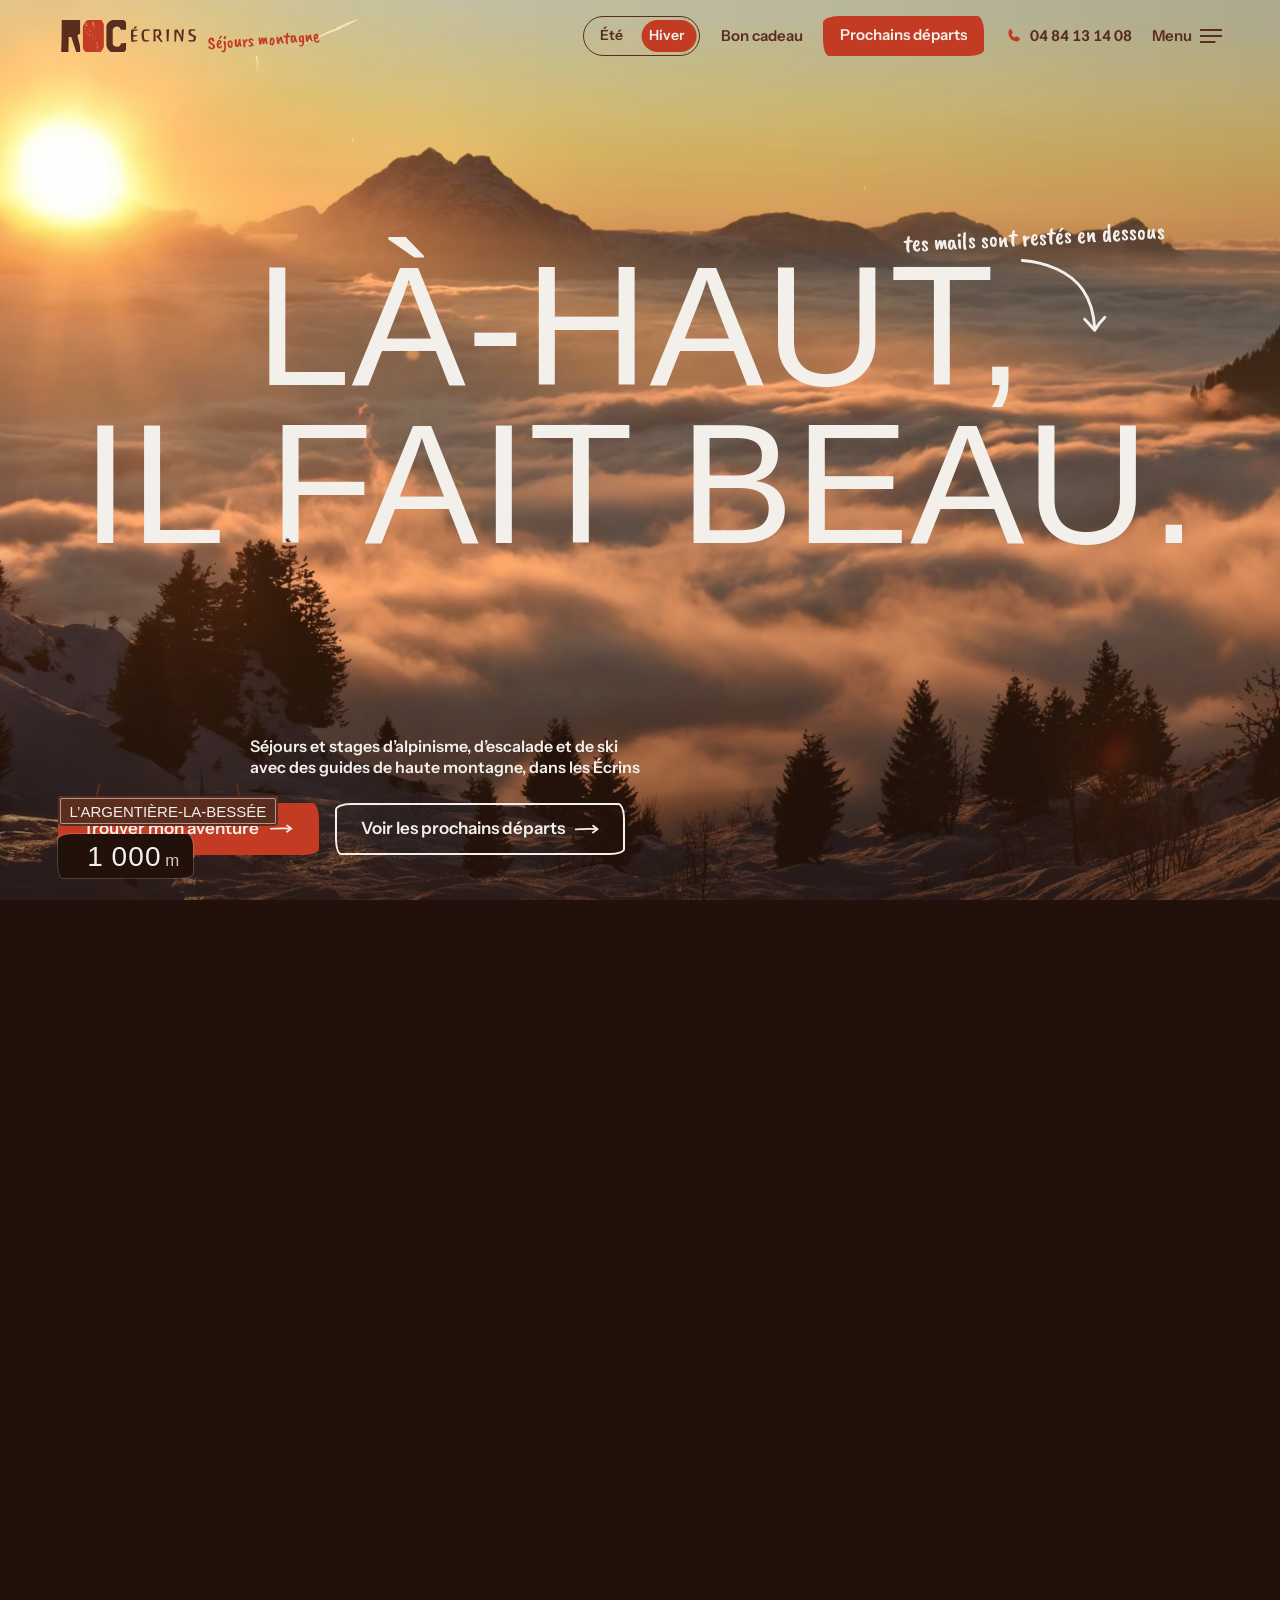
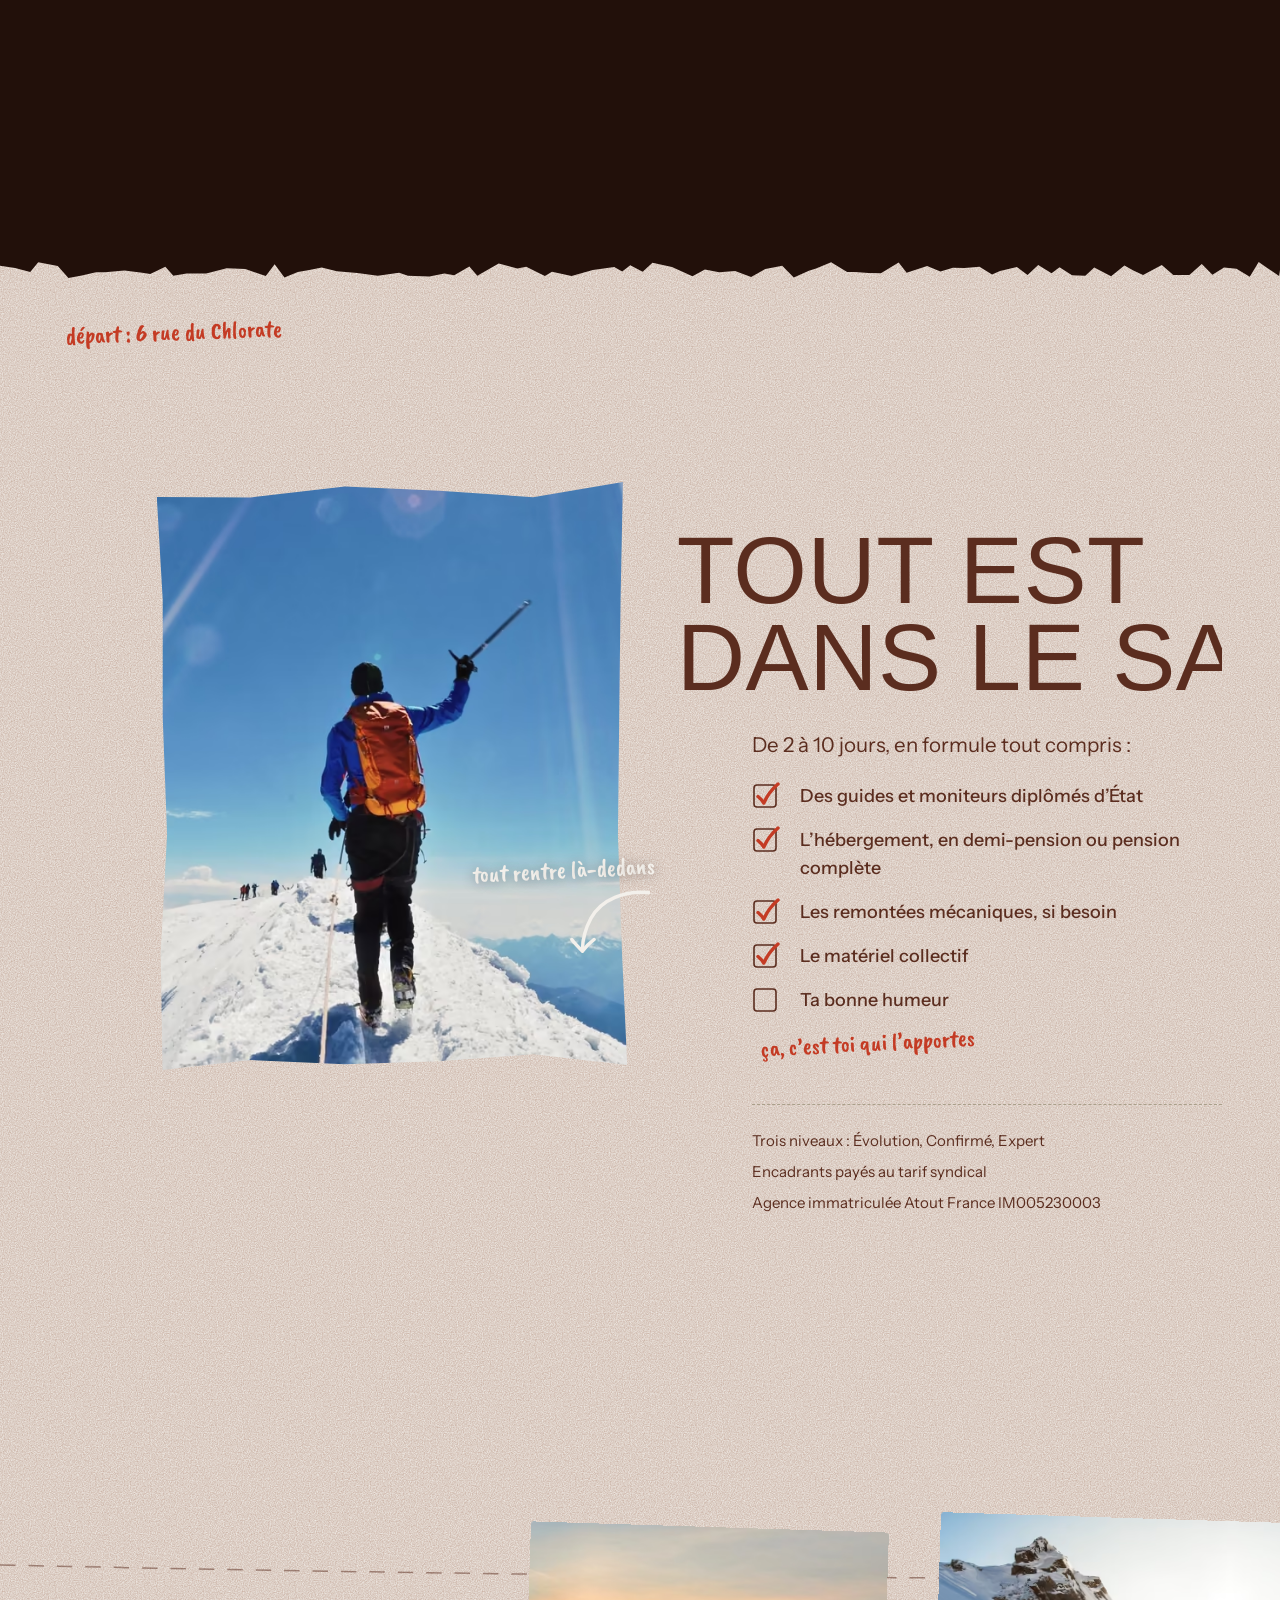
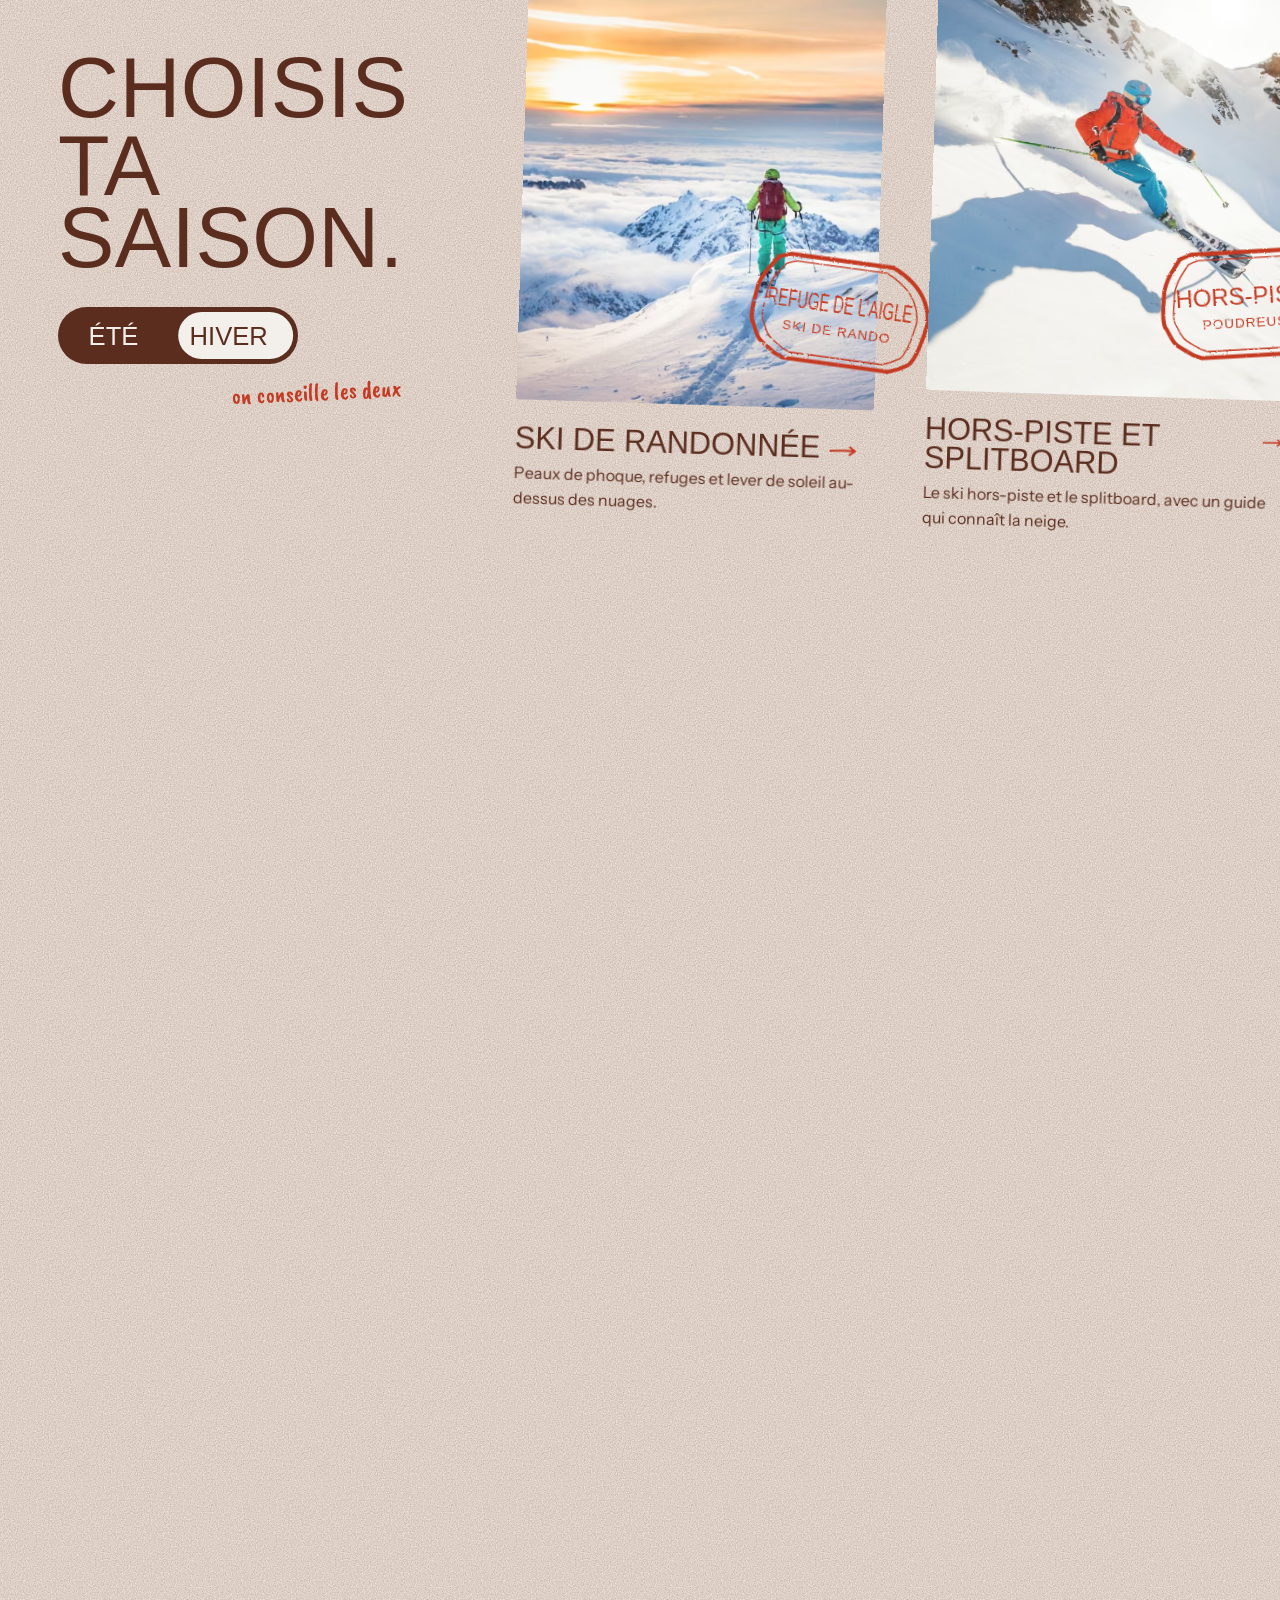
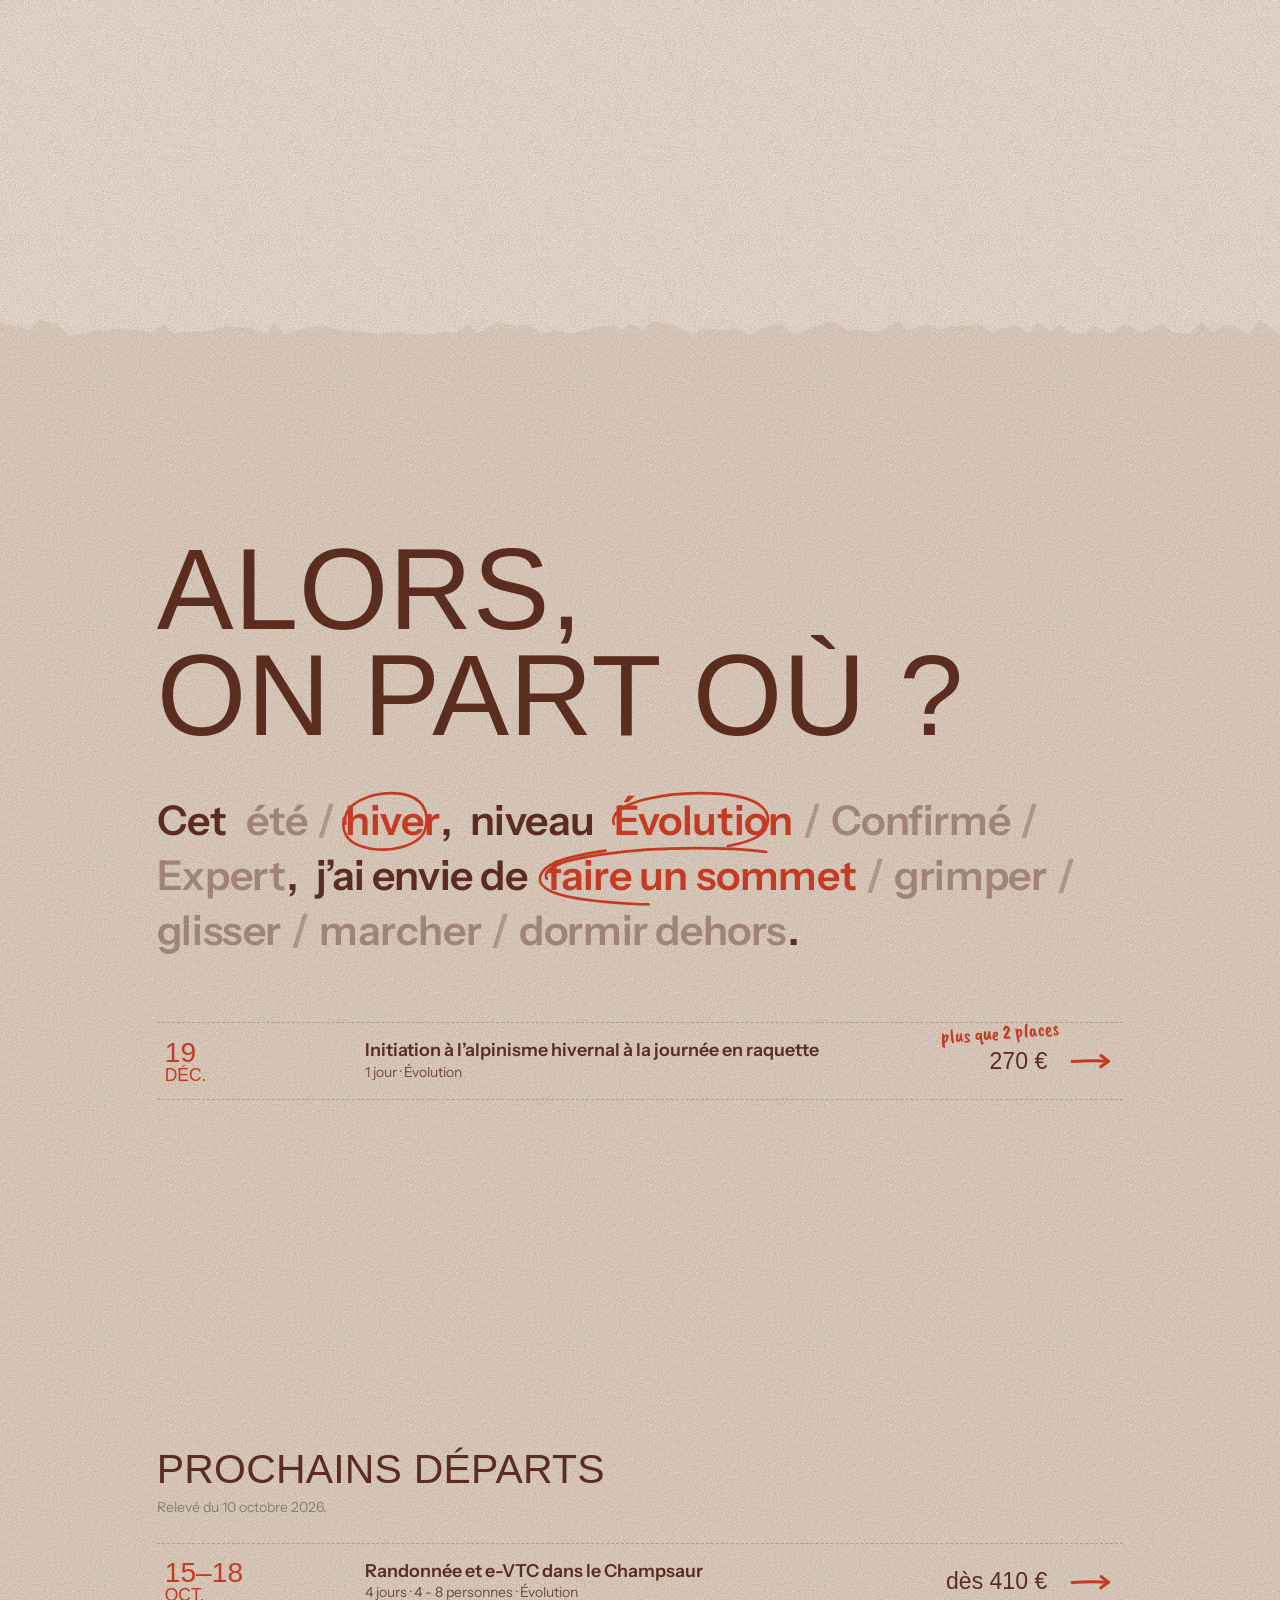
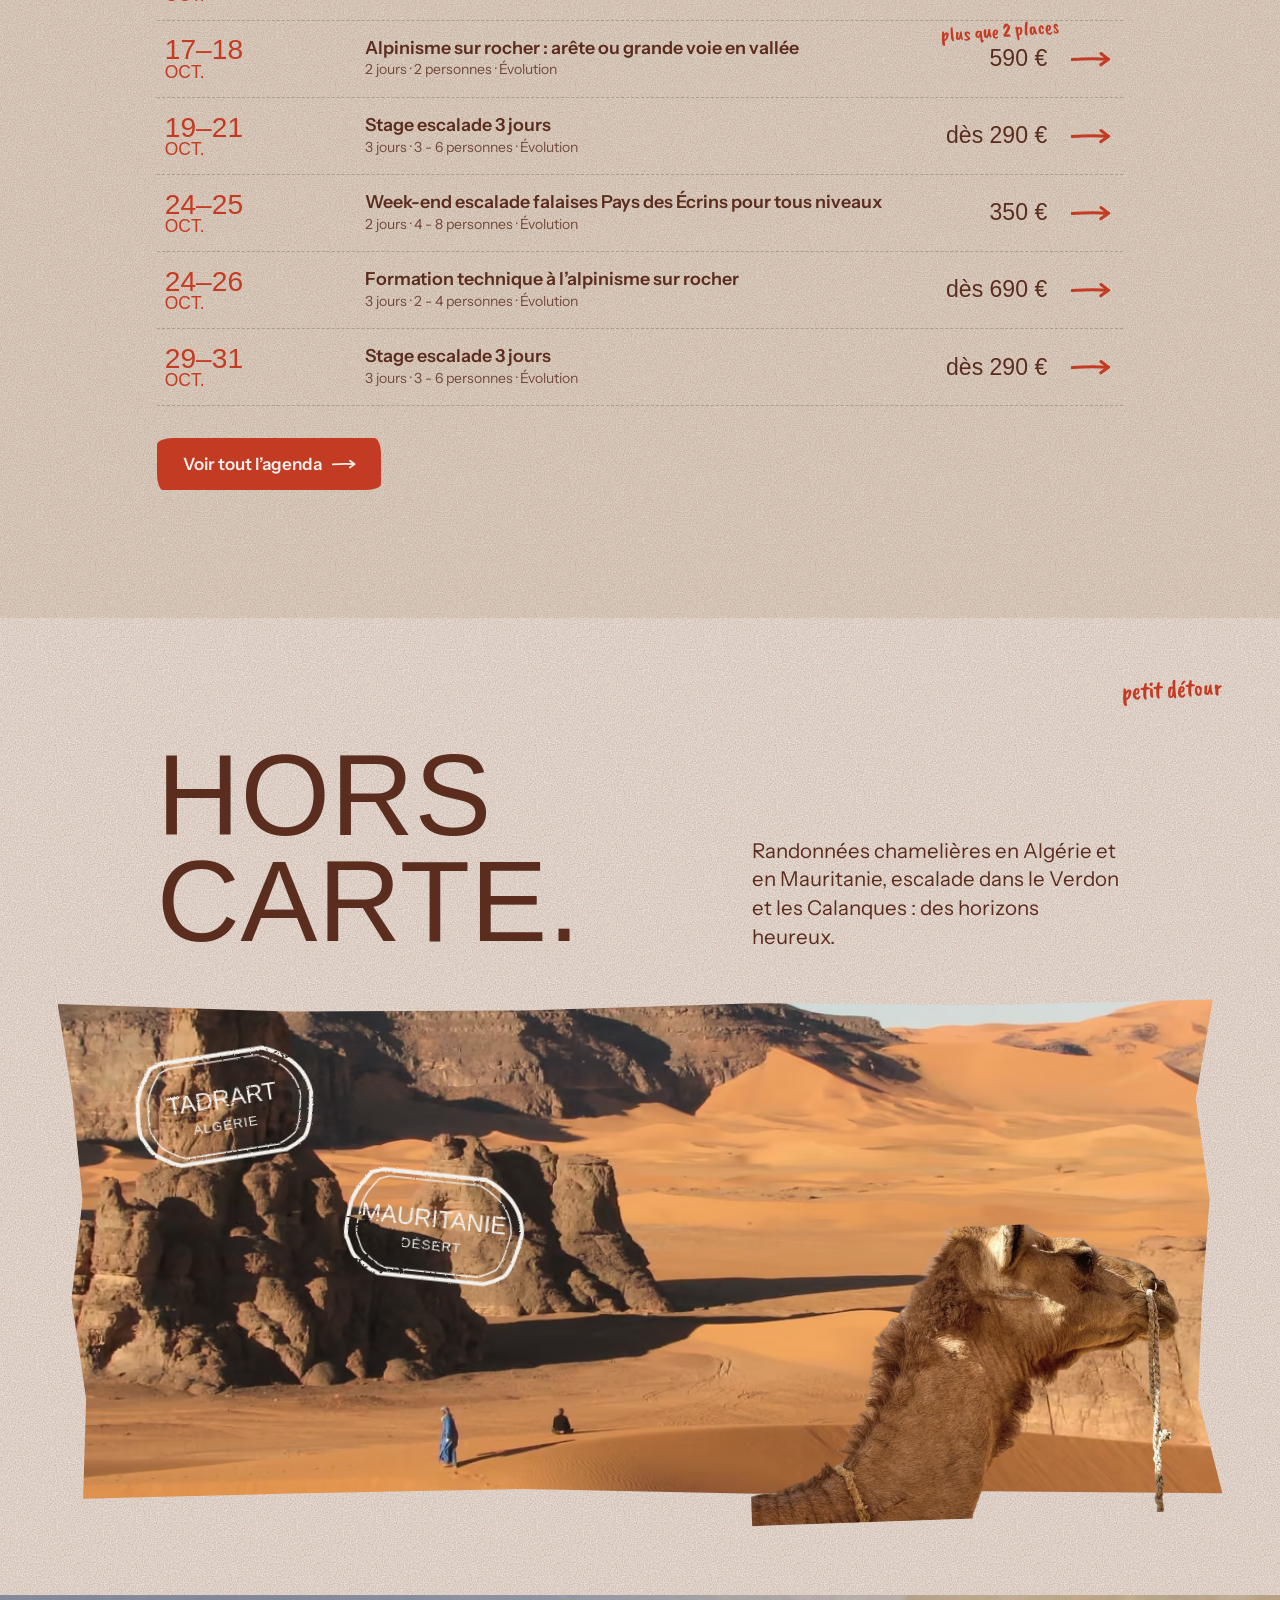
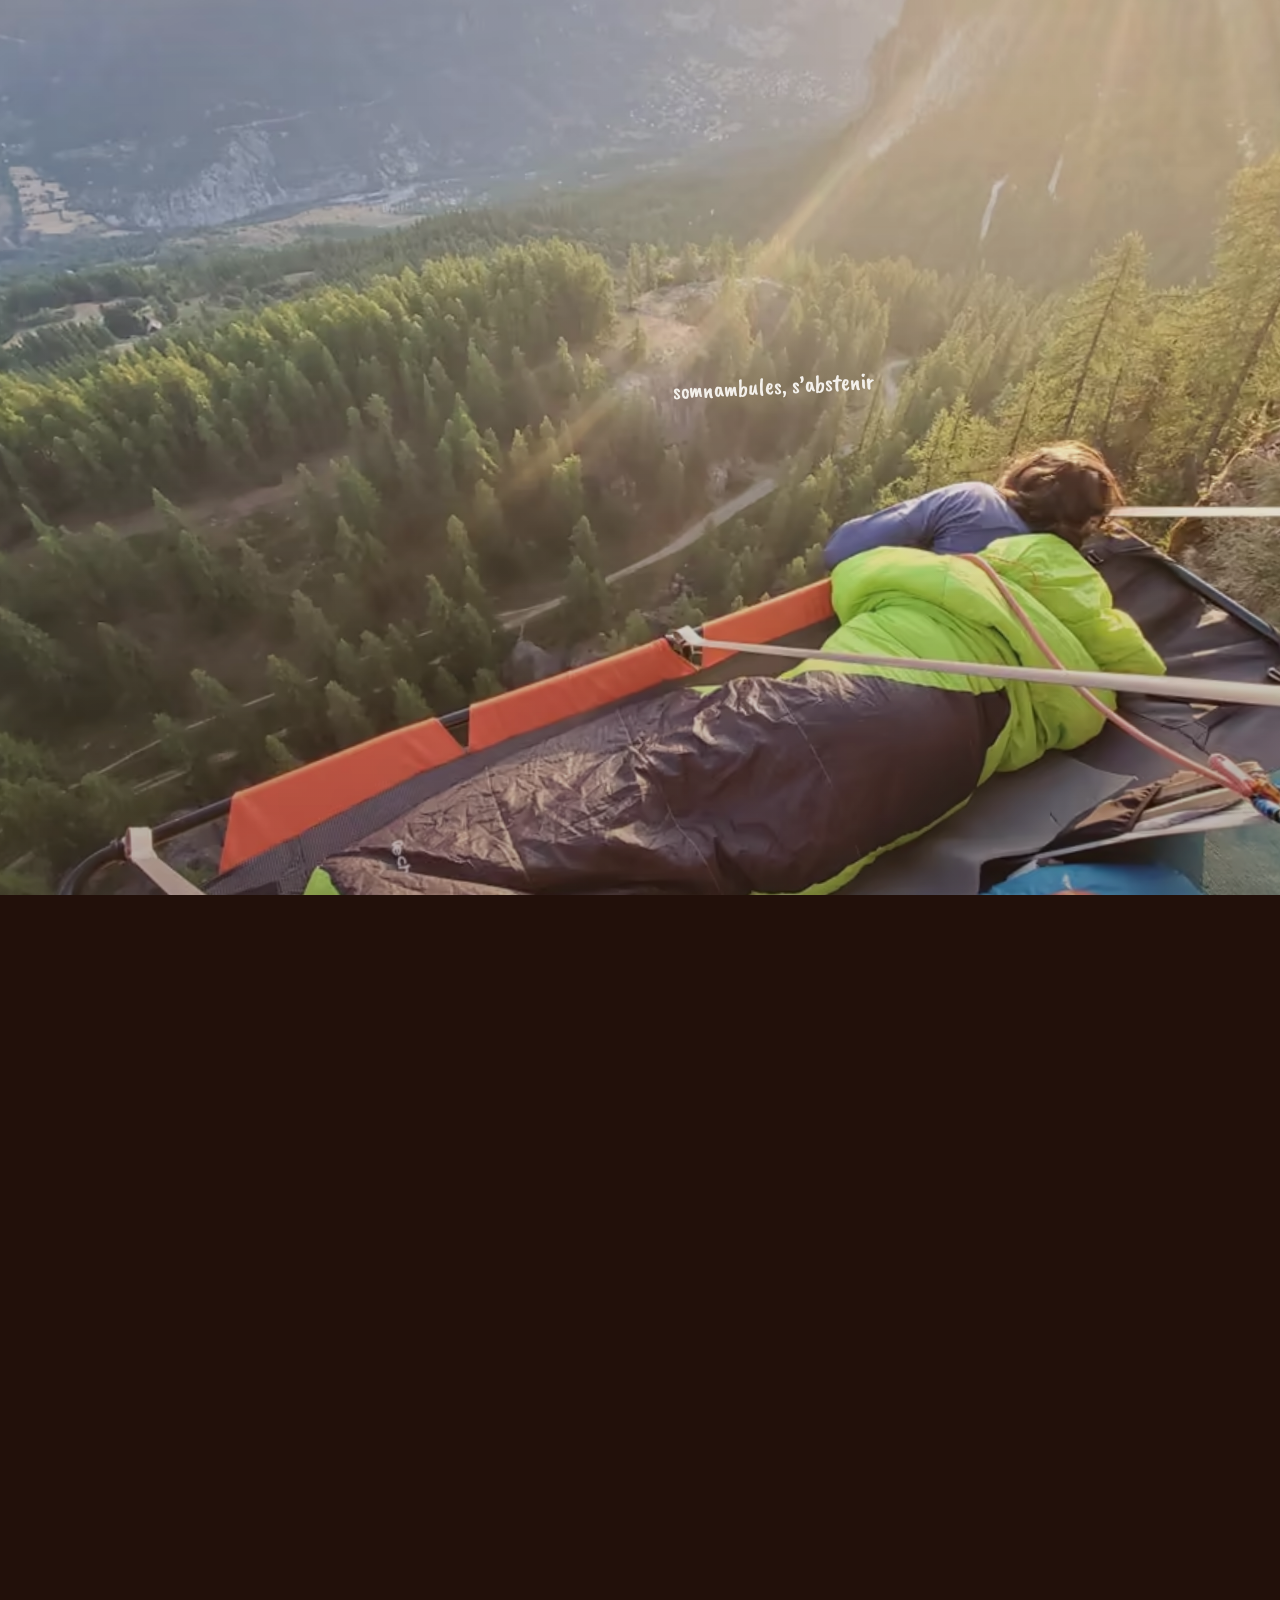
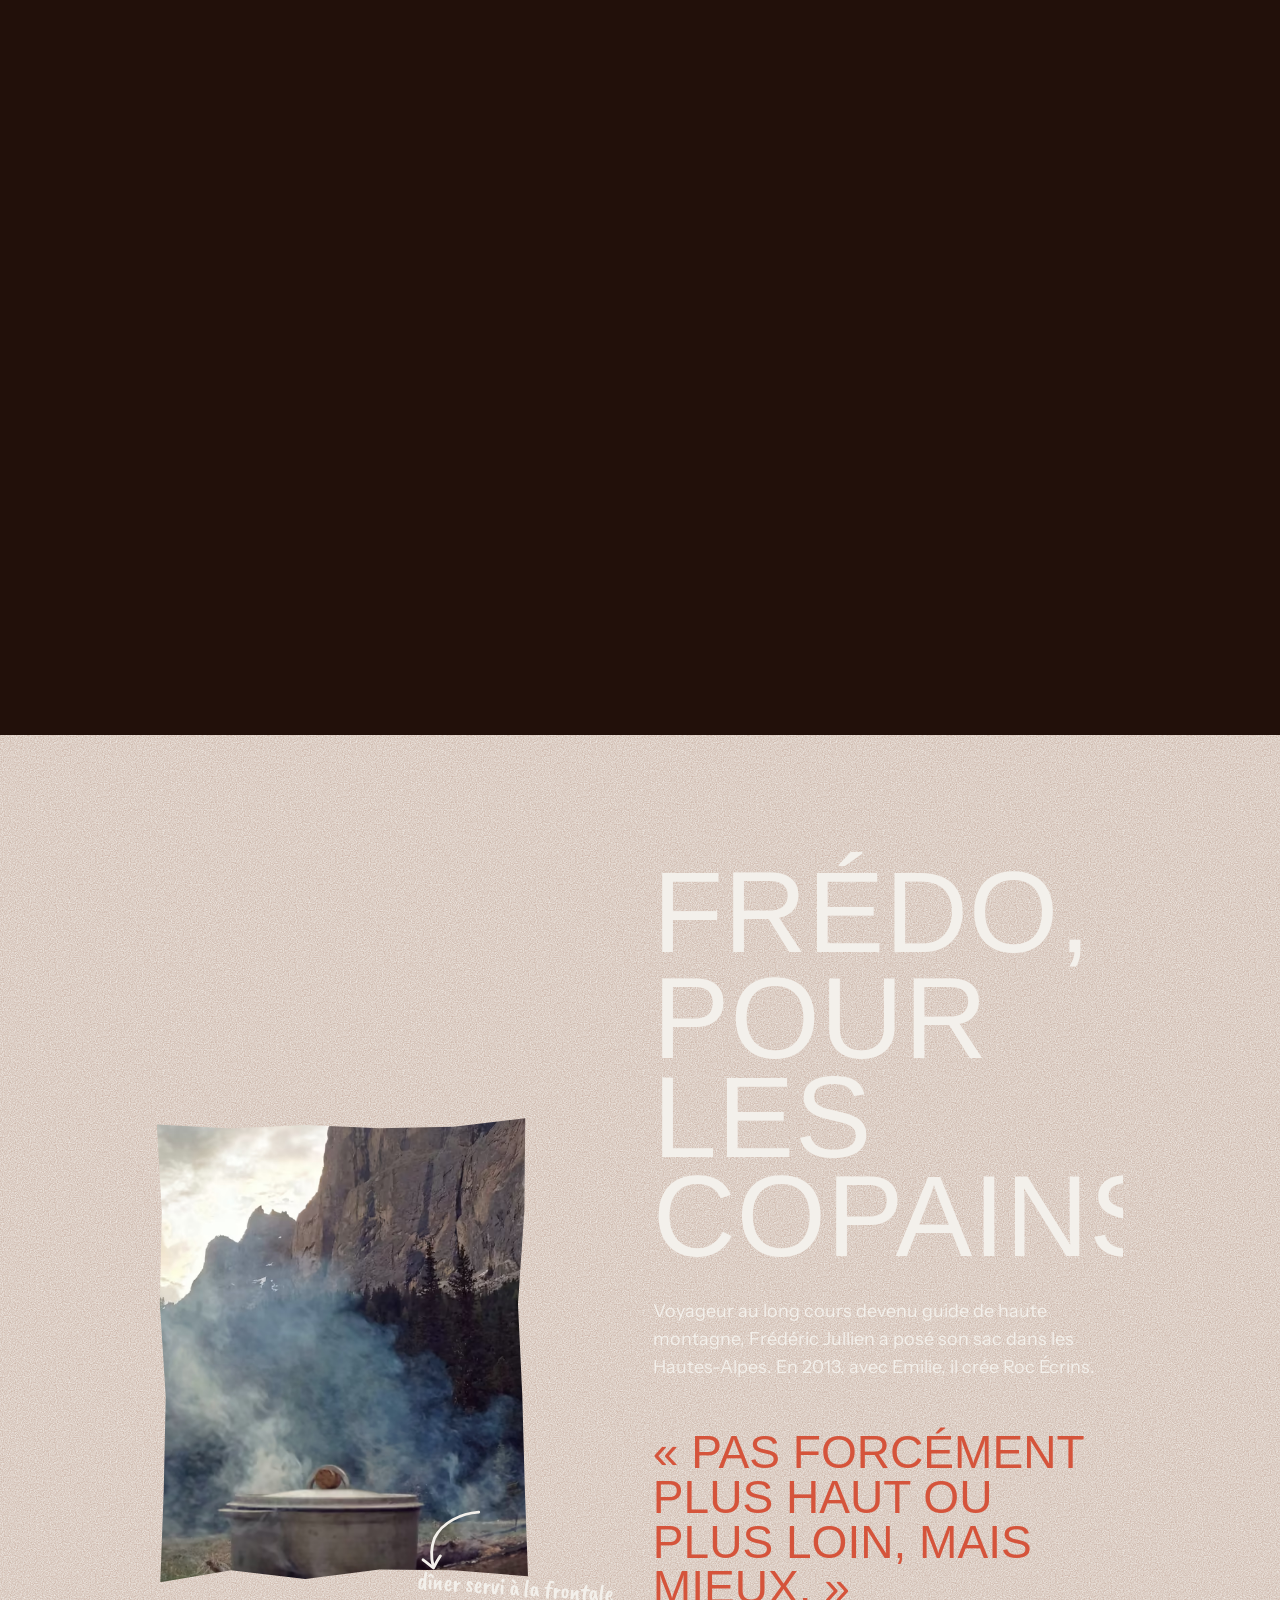
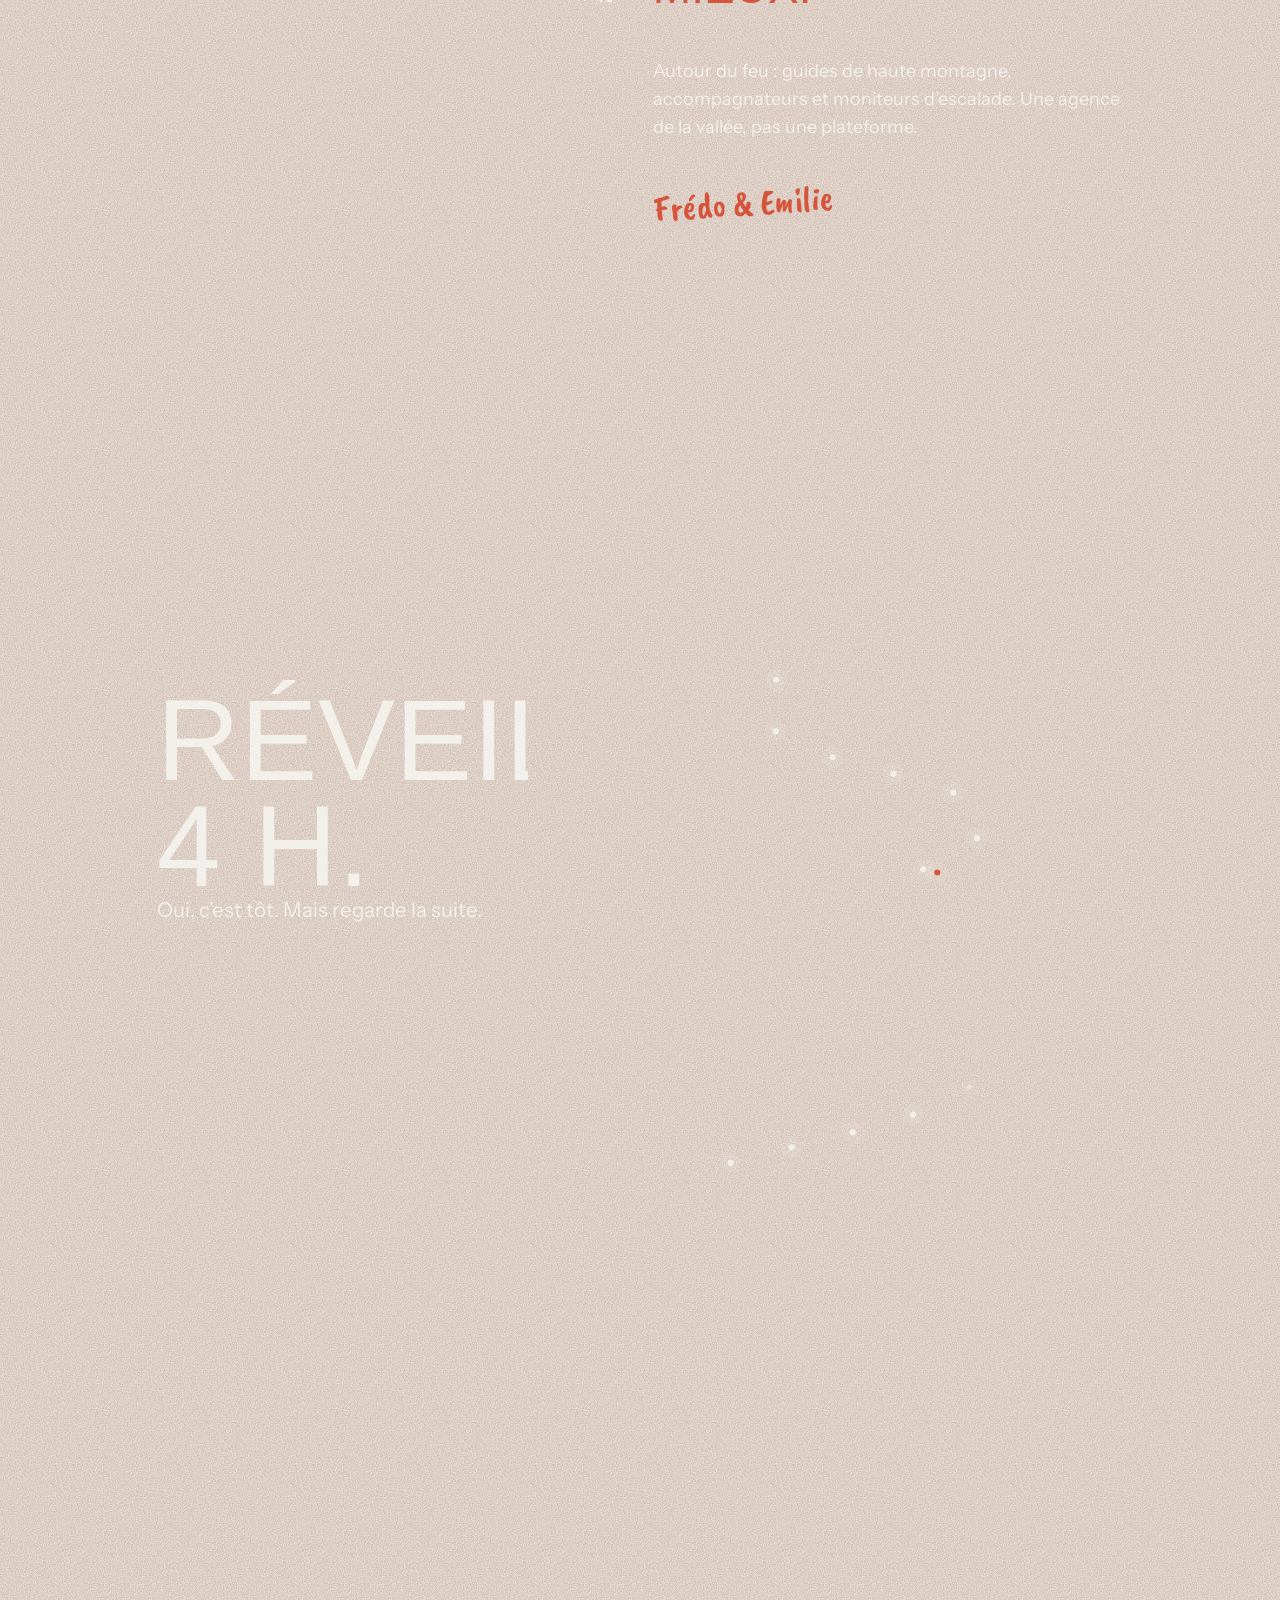
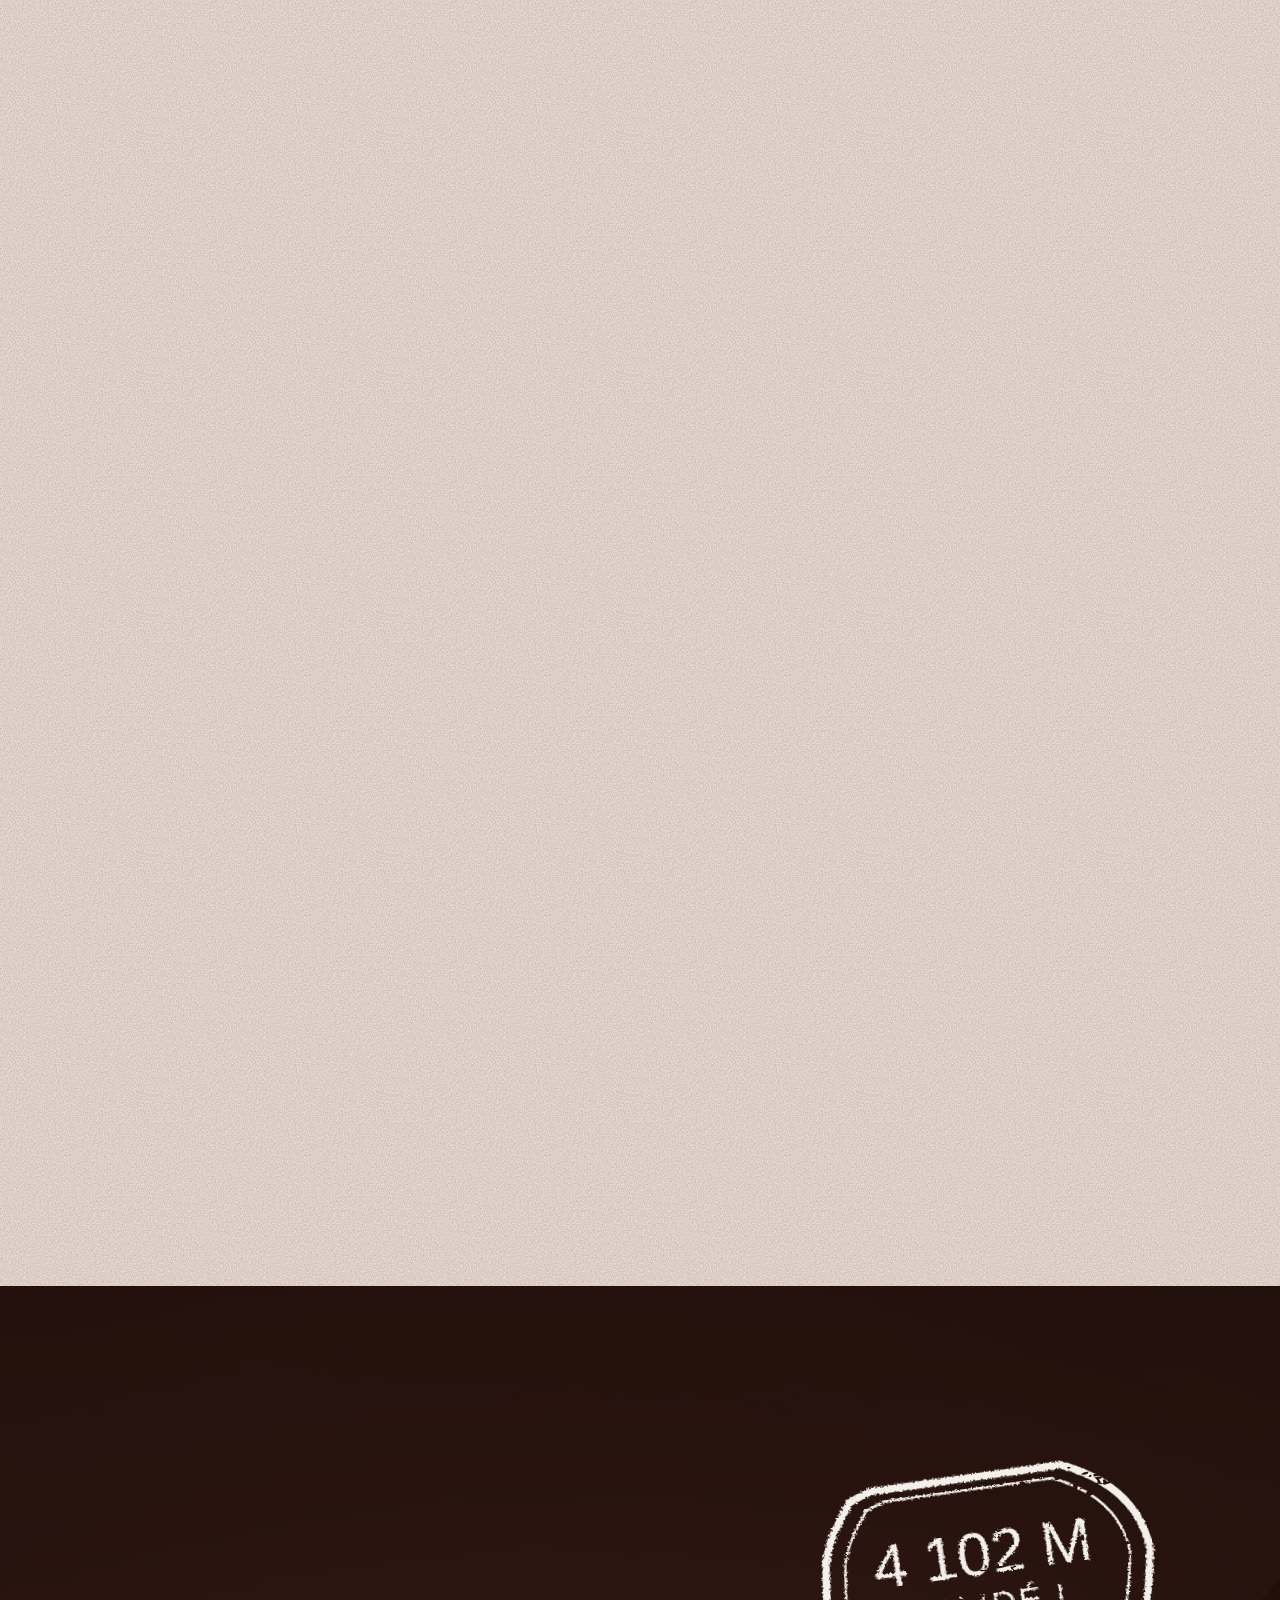
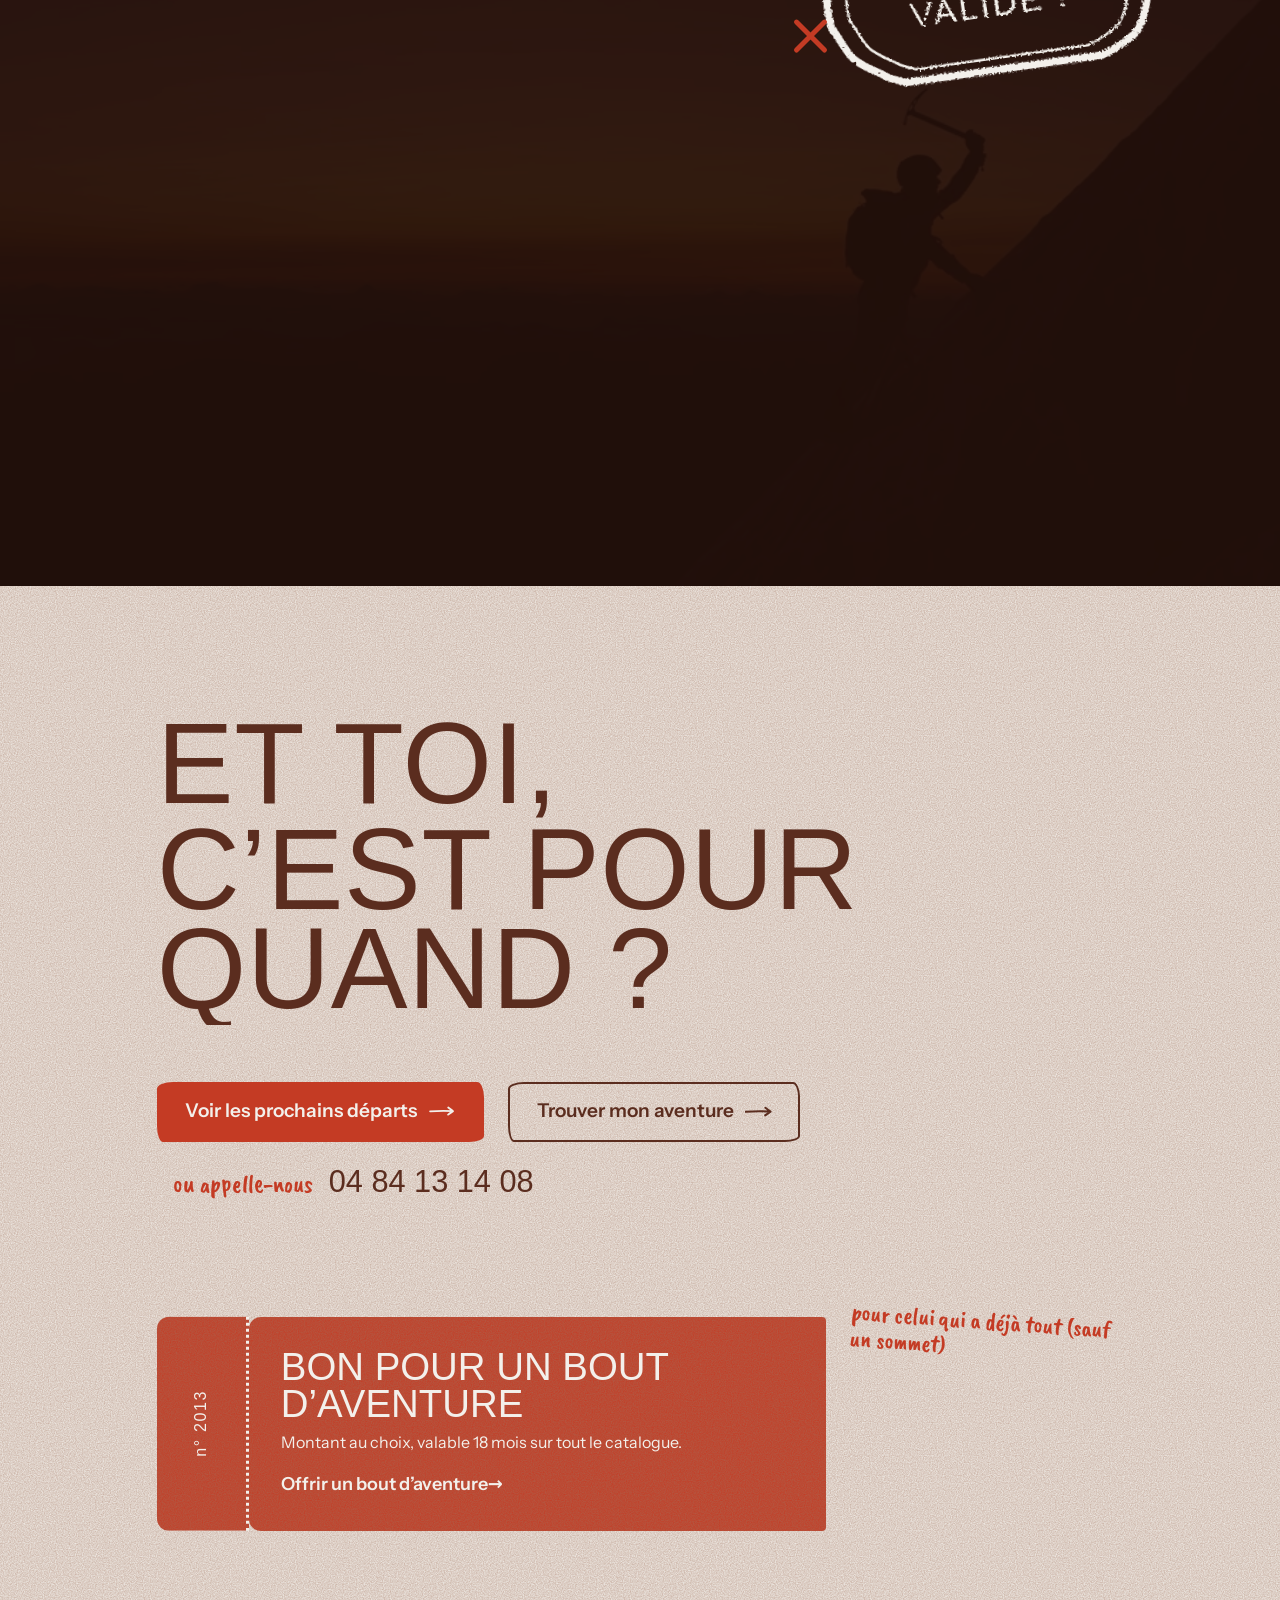
==== index.html @ 50ddc68e "Nouvelle page d'accueil Roc Écrins : une course de 24 h jusqu'à 4 102 m Page d'accueil complète, de " ====
<!doctype html>
<html lang="fr" data-saison="ete">
<head>
<meta charset="utf-8">
<meta name="viewport" content="width=device-width, initial-scale=1, viewport-fit=cover">
<title>Roc Écrins · Séjours alpinisme, escalade et ski avec des guides, dans les Écrins</title>
<meta name="description" content="Nuit suspendue en portaledge, premier sommet, ski de rando au-dessus des nuages : des séjours de 2 à 10 jours, tout compris, avec des guides de haute montagne diplômés d'État. Départ de L'Argentière-la-Bessée.">
<link rel="canonical" href="https://www.roc-ecrins.com/">
<meta name="theme-color" content="#5B2D1F">
<meta property="og:type" content="website">
<meta property="og:locale" content="fr_FR">
<meta property="og:site_name" content="Roc Écrins">
<meta property="og:title" content="Roc Écrins · Là-haut, il fait beau.">
<meta property="og:description" content="Alpinisme, escalade, ski de rando, cascade de glace et nuits dans le vide, avec des guides de haute montagne. Séjours de 2 à 10 jours, tout compris.">
<meta property="og:url" content="https://www.roc-ecrins.com/">
<meta property="og:image" content="https://www.roc-ecrins.com/assets/img/og-roc-ecrins.jpg">
<meta property="og:image:width" content="1200">
<meta property="og:image:height" content="630">
<meta property="og:image:alt" content="Mer de nuages dorée au coucher du soleil au-dessus de la vallée de la Clarée, mélèzes au premier plan, et le titre « Là-haut, il fait beau. »">
<meta name="twitter:card" content="summary_large_image">
<link rel="icon" href="assets/img/favicon.svg" type="image/svg+xml">
<link rel="preload" href="assets/fonts/adventure.woff2" as="font" type="font/woff2" crossorigin>
<link rel="preload" href="assets/fonts/instrument-sans.woff2" as="font" type="font/woff2" crossorigin>
<link rel="preload" as="image" type="image/avif" imagesrcset="assets/img/hero-sky-1280.avif 1280w, assets/img/hero-sky-1920.avif 1920w, assets/img/hero-sky-2560.avif 2560w" imagesizes="max(100vw, 170.7vh)" media="(min-aspect-ratio: 1/1)" fetchpriority="high">
<link rel="preload" as="image" type="image/avif" imagesrcset="assets/img/hero-m-bg-720.avif 720w, assets/img/hero-m-bg-1080.avif 1080w" imagesizes="max(100vw, 85.3vh)" media="(max-aspect-ratio: 1/1)" fetchpriority="high">
<link rel="stylesheet" href="assets/css/main.css">
<script>
  // Saison par défaut : celle du calendrier (hiver de décembre à avril).
  (function () {
    var m = new Date().getMonth() + 1, d = document.documentElement;
    d.dataset.saison = (m === 12 || m <= 4) ? 'hiver' : 'ete';
    d.classList.add('js');
    if (matchMedia('(prefers-reduced-motion: reduce)').matches) d.classList.add('calme');
  })();
</script>
<script type="application/ld+json">
{
 "@context": "https://schema.org",
 "@type": "TravelAgency",
 "@id": "https://www.roc-ecrins.com/#agence",
 "name": "Roc Écrins",
 "alternateName": "ROC ÉCRINS – Séjours montagne",
 "url": "https://www.roc-ecrins.com/",
 "logo": "https://www.roc-ecrins.com/IMG/logo/rocoeccrins_couleurs_png300.png",
 "image": "https://www.roc-ecrins.com/assets/img/og-roc-ecrins.jpg",
 "description": "Agence de séjours montagne fondée par un guide de haute montagne : alpinisme, escalade, ski de randonnée, cascade de glace, canyoning et nuits insolites dans les Écrins, encadrés par des professionnels diplômés d'État.",
 "telephone": "+33 4 84 13 14 08",
 "email": "info@roc-ecrins.com",
 "foundingDate": "2013",
 "founder": [
  {
   "@type": "Person",
   "name": "Frédéric Jullien"
  },
  {
   "@type": "Person",
   "name": "Emilie"
  }
 ],
 "address": {
  "@type": "PostalAddress",
  "streetAddress": "6 rue du Chlorate, Zone Les Sablonnières",
  "postalCode": "05120",
  "addressLocality": "L'Argentière-la-Bessée",
  "addressRegion": "Hautes-Alpes",
  "addressCountry": "FR"
 },
 "areaServed": "Massif des Écrins",
 "identifier": {
  "@type": "PropertyValue",
  "propertyID": "Immatriculation Atout France",
  "value": "IM005230003"
 },
 "sameAs": [
  "https://www.instagram.com/rocecrins/",
  "https://www.facebook.com/Roc-Ecrins-1641914392703112/"
 ]
}
</script>
<script type="application/ld+json">
{
 "@context": "https://schema.org",
 "@type": "ItemList",
 "name": "Prochains départs",
 "itemListElement": [
  {
   "@type": "ListItem",
   "position": 1,
   "item": {
    "@type": [
     "Event",
     "TouristTrip"
    ],
    "name": "Randonnée et e-VTC dans le Champsaur",
    "url": "https://www.roc-ecrins.com/sortie/randonnee-et-e-vtc-dans-le-champsaur-sejour-15358.html",
    "startDate": "2026-10-15",
    "endDate": "2026-10-18",
    "eventStatus": "https://schema.org/EventScheduled",
    "eventAttendanceMode": "https://schema.org/OfflineEventAttendanceMode",
    "description": "4 jours, niveau Évolution, 4 - 8 personnes. Encadrement par des professionnels diplômés d'État.",
    "location": {
     "@type": "Place",
     "name": "Pays des Écrins",
     "address": {
      "@type": "PostalAddress",
      "addressLocality": "L'Argentière-la-Bessée",
      "postalCode": "05120",
      "addressCountry": "FR"
     }
    },
    "organizer": {
     "@id": "https://www.roc-ecrins.com/#agence"
    },
    "provider": {
     "@id": "https://www.roc-ecrins.com/#agence"
    },
    "offers": {
     "@type": "Offer",
     "price": "410",
     "priceCurrency": "EUR",
     "url": "https://www.roc-ecrins.com/sortie/randonnee-et-e-vtc-dans-le-champsaur-sejour-15358.html",
     "availability": "https://schema.org/InStock",
     "description": "Prix à partir de, par personne"
    },
    "audience": {
     "@type": "Audience",
     "audienceType": "Niveau Évolution"
    }
   }
  },
  {
   "@type": "ListItem",
   "position": 2,
   "item": {
    "@type": [
     "Event",
     "TouristTrip"
    ],
    "name": "Alpinisme sur rocher : arête ou grande voie en vallée",
    "url": "https://www.roc-ecrins.com/sortie/alpinisme-sur-rocher-arete-ou-grande-voie-en-vallee-sejour-15223.html",
    "startDate": "2026-10-17",
    "endDate": "2026-10-18",
    "eventStatus": "https://schema.org/EventScheduled",
    "eventAttendanceMode": "https://schema.org/OfflineEventAttendanceMode",
    "description": "2 jours, niveau Évolution, 2 personnes. Encadrement par des professionnels diplômés d'État.",
    "location": {
     "@type": "Place",
     "name": "Pays des Écrins",
     "address": {
      "@type": "PostalAddress",
      "addressLocality": "L'Argentière-la-Bessée",
      "postalCode": "05120",
      "addressCountry": "FR"
     }
    },
    "organizer": {
     "@id": "https://www.roc-ecrins.com/#agence"
    },
    "provider": {
     "@id": "https://www.roc-ecrins.com/#agence"
    },
    "offers": {
     "@type": "Offer",
     "price": "590",
     "priceCurrency": "EUR",
     "url": "https://www.roc-ecrins.com/sortie/alpinisme-sur-rocher-arete-ou-grande-voie-en-vallee-sejour-15223.html",
     "availability": "https://schema.org/InStock",
     "description": "Prix par personne"
    },
    "audience": {
     "@type": "Audience",
     "audienceType": "Niveau Évolution"
    }
   }
  },
  {
   "@type": "ListItem",
   "position": 3,
   "item": {
    "@type": [
     "Event",
     "TouristTrip"
    ],
    "name": "Stage escalade 3 jours",
    "url": "https://www.roc-ecrins.com/sortie/stage-escalade-3-jours-sejour-15939.html",
    "startDate": "2026-10-19",
    "endDate": "2026-10-21",
    "eventStatus": "https://schema.org/EventScheduled",
    "eventAttendanceMode": "https://schema.org/OfflineEventAttendanceMode",
    "description": "3 jours, niveau Évolution, 3 - 6 personnes. Encadrement par des professionnels diplômés d'État.",
    "location": {
     "@type": "Place",
     "name": "Pays des Écrins",
     "address": {
      "@type": "PostalAddress",
      "addressLocality": "L'Argentière-la-Bessée",
      "postalCode": "05120",
      "addressCountry": "FR"
     }
    },
    "organizer": {
     "@id": "https://www.roc-ecrins.com/#agence"
    },
    "provider": {
     "@id": "https://www.roc-ecrins.com/#agence"
    },
    "offers": {
     "@type": "Offer",
     "price": "290",
     "priceCurrency": "EUR",
     "url": "https://www.roc-ecrins.com/sortie/stage-escalade-3-jours-sejour-15939.html",
     "availability": "https://schema.org/InStock",
     "description": "Prix à partir de, par personne"
    },
    "audience": {
     "@type": "Audience",
     "audienceType": "Niveau Évolution"
    }
   }
  },
  {
   "@type": "ListItem",
   "position": 4,
   "item": {
    "@type": [
     "Event",
     "TouristTrip"
    ],
    "name": "Week-end escalade falaises Pays des Écrins pour tous niveaux",
    "url": "https://www.roc-ecrins.com/sortie/week-end-escalade-falaises-pays-des-ecrins-pour-tous-niveaux-sejour-15942.html",
    "startDate": "2026-10-24",
    "endDate": "2026-10-25",
    "eventStatus": "https://schema.org/EventScheduled",
    "eventAttendanceMode": "https://schema.org/OfflineEventAttendanceMode",
    "description": "2 jours, niveau Évolution, 4 - 8 personnes. Encadrement par des professionnels diplômés d'État.",
    "location": {
     "@type": "Place",
     "name": "Pays des Écrins",
     "address": {
      "@type": "PostalAddress",
      "addressLocality": "L'Argentière-la-Bessée",
      "postalCode": "05120",
      "addressCountry": "FR"
     }
    },
    "organizer": {
     "@id": "https://www.roc-ecrins.com/#agence"
    },
    "provider": {
     "@id": "https://www.roc-ecrins.com/#agence"
    },
    "offers": {
     "@type": "Offer",
     "price": "350",
     "priceCurrency": "EUR",
     "url": "https://www.roc-ecrins.com/sortie/week-end-escalade-falaises-pays-des-ecrins-pour-tous-niveaux-sejour-15942.html",
     "availability": "https://schema.org/InStock",
     "description": "Prix par personne"
    },
    "audience": {
     "@type": "Audience",
     "audienceType": "Niveau Évolution"
    }
   }
  },
  {
   "@type": "ListItem",
   "position": 5,
   "item": {
    "@type": [
     "Event",
     "TouristTrip"
    ],
    "name": "Formation technique à l’alpinisme sur rocher",
    "url": "https://www.roc-ecrins.com/sortie/formation-technique-a-l-alpinisme-sur-rocher-sejour-15074.html",
    "startDate": "2026-10-24",
    "endDate": "2026-10-26",
    "eventStatus": "https://schema.org/EventScheduled",
    "eventAttendanceMode": "https://schema.org/OfflineEventAttendanceMode",
    "description": "3 jours, niveau Évolution, 2 - 4 personnes. Encadrement par des professionnels diplômés d'État.",
    "location": {
     "@type": "Place",
     "name": "Pays des Écrins",
     "address": {
      "@type": "PostalAddress",
      "addressLocality": "L'Argentière-la-Bessée",
      "postalCode": "05120",
      "addressCountry": "FR"
     }
    },
    "organizer": {
     "@id": "https://www.roc-ecrins.com/#agence"
    },
    "provider": {
     "@id": "https://www.roc-ecrins.com/#agence"
    },
    "offers": {
     "@type": "Offer",
     "price": "690",
     "priceCurrency": "EUR",
     "url": "https://www.roc-ecrins.com/sortie/formation-technique-a-l-alpinisme-sur-rocher-sejour-15074.html",
     "availability": "https://schema.org/InStock",
     "description": "Prix à partir de, par personne"
    },
    "audience": {
     "@type": "Audience",
     "audienceType": "Niveau Évolution"
    }
   }
  },
  {
   "@type": "ListItem",
   "position": 6,
   "item": {
    "@type": [
     "Event",
     "TouristTrip"
    ],
    "name": "Stage escalade 3 jours",
    "url": "https://www.roc-ecrins.com/sortie/stage-escalade-3-jours-sejour-15940.html",
    "startDate": "2026-10-29",
    "endDate": "2026-10-31",
    "eventStatus": "https://schema.org/EventScheduled",
    "eventAttendanceMode": "https://schema.org/OfflineEventAttendanceMode",
    "description": "3 jours, niveau Évolution, 3 - 6 personnes. Encadrement par des professionnels diplômés d'État.",
    "location": {
     "@type": "Place",
     "name": "Pays des Écrins",
     "address": {
      "@type": "PostalAddress",
      "addressLocality": "L'Argentière-la-Bessée",
      "postalCode": "05120",
      "addressCountry": "FR"
     }
    },
    "organizer": {
     "@id": "https://www.roc-ecrins.com/#agence"
    },
    "provider": {
     "@id": "https://www.roc-ecrins.com/#agence"
    },
    "offers": {
     "@type": "Offer",
     "price": "290",
     "priceCurrency": "EUR",
     "url": "https://www.roc-ecrins.com/sortie/stage-escalade-3-jours-sejour-15940.html",
     "availability": "https://schema.org/InStock",
     "description": "Prix à partir de, par personne"
    },
    "audience": {
     "@type": "Audience",
     "audienceType": "Niveau Évolution"
    }
   }
  }
 ]
}
</script>
</head>
<body>
<a class="evitement" href="#contenu">Aller au contenu</a>
<svg class="defs" width="0" height="0" aria-hidden="true" focusable="false">
  <defs>
    <path id="o-contour" d="M44.42 7.59c-2.16-1.88-7.39-2.3-8.31-2.59-3.31.18-5.78 1.68-7.63 3.93a17 17 0 0 0-2.4 4.08v20.11c.32.94.6 1.73.8 2.23l1.6 1.16a13 13 0 0 0 4.4 2.2c3.13.35 6.36.92 7.4 0 3.45-1.5 3.04-1.48 5.09-4.55.24-.26.59-1.12.95-2.08v-20.6a16 16 0 0 0-1.9-3.89"/>
    <path id="o-taches" d="m-6.22 9.79c.16.06.03.47.07.67-.26-.17-.04-.26-.08-.68zm.07 1.76c-.14.19-.05-.6-.07-.84.14-.18.04.6.07.84zM38.2 22c.08-.33.08.33 0 0m0 .26c.08-.33.08.34 0 0m0-.75c-.1.62.05-.3 0 0m0-.27c.08-.33.08.34 0 0m-.45-11.19c.09-.33.09.33 0 0m0 .76c.09-.34.09.33 0 0m0 .26c.09-.33.09.34 0 0m0-.75c-.1.62.05-.3 0 0m-1.48-1.16v-.97q.16.04.2.32l.06.2a.2.2 0 0 1-.09.13.3.3 0 0 0-.1.29.3.3 0 0 0 .34.3l.22-.04v.84c0 .48 0 .9.04 1.37a.4.4 0 0 1-.19.07c-.13 0-.22-.15-.32-.3a1 1 0 0 0-.34-.37 5 5 0 0 0 .18-1.86zm0 2.97.06.05v.11l.03.08.02.07-.08-.1c-.08-.07-.1-.1-.04-.17zm.14 0h-.02a.3.3 0 0 1-.06-.27.1.1 0 0 1 .12-.08l.13.03a1 1 0 0 1-.03.21l-.05.21-.02-.03-.01-.02-.02-.02-.02-.02zm-.04 1.58h.05v-.05a2 2 0 0 1 0-.54 3 3 0 0 0 0-.53v-.07h.03l.05-.04v-.02l.01-.04.02.04a.7.7 0 0 1 .31.79.64.64 0 0 1-.59.55h-.12l-.01-.02a.4.4 0 0 1 .25-.09zm-.48 2.54c.27.03-.07.43 0 0m.33 3.56c.02.22-.15.22-.3.26.06-.26-.07-.3-.06-.5.26-.1.03.4.36.24zM35.1 9.85q.02-.32 0-.62h.03l.04-.03v-.02l.02-.03a.1.1 0 0 1 .12-.06h.02l.08.33v.04l-.05.03.06.09.02.42.06.14-.03.1q0 .1-.02.08v.11l.05.02-.05.17v.17l.03.07c.08.23.02.79-.17.86l.07-.49.07-.44h-.03v.05a1 1 0 0 1-.07.33l-.04-.04v.08c0 .01-.03.03-.04-.03q0-.01-.02-.05v-.05c-.17-.24-.16-.74-.15-1.22zm-.15 4.08.04-.19.1.05.07.05-.05.13a.4.4 0 0 0-.05.2l-.06-.01-.1-.04zm-1.27 4.2v.04l-.01-.03v-.03zm-.72 2.64a.09.09 0 0 1-.06-.17q.03.02.08.04c.02.07-.04.07-.02.13zm-.37-8.97v.04h-.02zm0 .09v.03l-.02-.03q-.01-.02.02 0zm-.29.95v.03h-.02zm0 .08v.03l-.02-.02q0-.03.03-.01zm.12 1.76a.6.6 0 0 1 .35.14l.05.03c-.29.24-.15.53 0 .79l.07.14h-.11a.6.6 0 0 1-.41-.18l-.05-.03v-.29a2 2 0 0 0-.04-.6zm.26 2.86.16.05q-.08.13-.32.16l-.22.07a.6.6 0 0 1 0-.34 1 1 0 0 1 .38.07zm-.17-1.32.02-.06h.02v.04c.02.07 0 .2-.03.03zm.32-.07-.12-.04-.09-.03-.14.06q0-.04.03-.1l.04-.08h.11v.02c0 .06.05.07.06.07l.05-.03h.07zm-.55.7.05.03a.2.2 0 0 1-.08.12l.03-.13zm-.05.27h.04v.02q-.01.04-.05.07l.02-.03zm-.74-1.68v.02l-.01.01v.04q-.03 0-.04-.06zm0 3.83v.1q-.08-.02-.08-.1zm-.47-2.29v.04q-.03.01-.03-.06h.05zM31 15.07v.08a.1.1 0 0 1-.08-.04l.08-.06zm-.16 3.73.16.03v.23c-.1-.05-.22-.17-.16-.28zm-.6-8.28v.04h-.01c-.02 0 .01-.05.02-.05zm0 .08v.03zq-.02-.02.02-.01zm-.18 1.26h.02a.2.2 0 0 0 .17-.12q.05-.09.12-.1c.06 0 .11.12.16.24a1 1 0 0 0 .17.29.2.2 0 0 1-.06.16l-.07.1-.17-.02a.2.2 0 0 0-.18 0l-.03-.08a.3.3 0 0 0-.1-.15v-.08a.1.1 0 0 0-.06-.03.08.08 0 0 0-.1.09l.03.03-.02.03h.04v.09l-.04-.02-.1-.03h-.05v.03l.05.36.05.26h-.11v-.2h-.03a1 1 0 0 0-.24-.04.4.4 0 0 1-.26-.06.3.3 0 0 1-.05-.23c.1-.1.11-.1.23-.04.09-.01.12-.1.14-.16l.03-.07v-.04c-.04-.08-.09-.19-.22-.19a.24.24 0 0 1 .26-.18.5.5 0 0 1 .37.14zM29 11q.04-.17.16-.22a.4.4 0 0 1 .03.23l-.01.1.07-.07a.3.3 0 0 1 .15-.04c.1-.02.23-.05.24-.2q0-.06-.07-.07h-.09l-.1.02q-.06 0-.07-.03a.2.2 0 0 1 .11-.25.3.3 0 0 0 .13-.16q-.05-.14-.16-.11h-.12a.5.5 0 0 1 .07-.3l.06-.13c.25-.06.3.32.34.6l.05.27a.5.5 0 0 0-.1.26.4.4 0 0 1-.06.21l-.02.02v.02c0 .02.03.08.09.08q.06 0 .09-.06l.04-.04a.1.1 0 0 0-.02.1l.06.04a.33.33 0 0 1-.36.27 1 1 0 0 0 .03-.24v-.04h-.04a.1.1 0 0 0-.1.06v-.12h-.03a1 1 0 0 0-.26.17l-.11.09-.02-.36L29 11zm.04 3.09v.35-.15q-.02-.16 0-.22zm-.53-.87.02-.07a.3.3 0 0 1 .2-.04h.04a2 2 0 0 1 .09.36c-.19-.02-.27-.13-.34-.26zm.29 1.13a.2.2 0 0 1-.03.12l-.02-.06v-.02a.1.1 0 0 1 .05-.06zm-.38-2.43.1.05.06.07a.8.8 0 0 1-.03.59.8.8 0 0 1-.12-.73zm.28-.23a.2.2 0 0 1 .2.07.2.2 0 0 1-.02.19h-.02q-.14 0-.15-.26zm.2-.2v.03h-.19v-.33a.4.4 0 0 0-.1-.2.2.2 0 0 0-.2-.08q.02-.1.15-.14l.15-.08.08.08q0 .02.03.05l.03.07.02.03.04.16v.39zm-.02-.7h-.01l-.03-.07-.03-.14v-.03h.08a.3.3 0 0 1 0 .23zm-.66-1.13v.02q.02.09.1.12h.03l.17-.06a1 1 0 0 0 .21-.1s.02.03.02.03v.04s.04 0 .05-.05a.6.6 0 0 1-.06.43.5.5 0 0 1-.42.2.4.4 0 0 1-.36-.18q-.03-.22.27-.46zm-.46 3.77v.04a.1.1 0 0 1 .11.04.2.2 0 0 1 .04.11.14.14 0 0 1-.15.15v.03h-.02zm.4 2.94v-.03.02l-.02.01zm.01.05-.01-.03q-.02-.01.01 0zm0-.09h-.01c-.02 0 .01-.02.01-.02zm-.15-.86.05-.06a.3.3 0 0 0 .08-.3l-.2-.14a.6.6 0 0 1-.29-.3l.07.02c.1 0 .13-.1.17-.2q.05-.16.13-.18a.3.3 0 0 0-.05.26.5.5 0 0 0 .37.4h.03v-.03l.11-.2a.5.5 0 0 1 .18-.25l.04-.01v.08a1 1 0 0 1 .06.48.3.3 0 0 0-.37.05.3.3 0 0 0 .02.22l.02.08q-.06.01-.1.04a.4.4 0 0 1-.33.04zm.69 1.72v.05h.01v.04s-.02 0-.03-.05q.03-.07.05-.06v.03h-.01zm-.1-.45q-.02.02-.03-.06h.06v.02h-.02zm.1.22h.02l-.01.03v.09l-.07-.04-.05-.04.1-.04zm-.16.62v.04h-.02v.04h-.05v-.15h.04l.02.07zm.68.92q-.06.2-.2.21-.1 0-.17-.14c0-.13.08-.16.18-.21l.16-.1a.3.3 0 0 1 .02.24zm.03-.45q-.05 0-.08-.06a.2.2 0 0 0-.13-.1c-.16 0-.19.15-.21.26q-.03.18-.12.21v-.06l-.02-.06-.03-.06v-.04l-.04.01-.06.03-.02.03v.08a.4.4 0 0 1-.1-.38.7.7 0 0 1 .57-.38.3.3 0 0 1 .22.1.5.5 0 0 1 0 .42zm-.03-4.32a.4.4 0 0 1 .07-.31l.05-.14c.02-.18-.1-.21-.19-.24s-.1-.03-.12-.06h.08c.2 0 .66.03.76.31a.3.3 0 0 0-.21.08.3.3 0 0 0-.07.25q-.03.02-.04-.06-.01-.1-.12-.11h-.05a.2.2 0 0 0 .05.35h-.03l-.14-.05zm.16 2.83a.3.3 0 0 0 .06.23q.07.09 0 .17h-.1a.7.7 0 0 1 .03-.4zm.02 4.17c.2.08.06.32.12.5a.6.6 0 0 1-.13-.5zm0-4.22.04-.11a.3.3 0 0 0 .2-.07.4.4 0 0 0 .46.24.5.5 0 0 1-.28.16v-.1a.4.4 0 0 0-.2-.25h-.03l-.02.02-.06.03a.2.2 0 0 0-.12.08zm.74 4.3q-.15-.17-.32-.32c0-.07.07-.06.08-.11a.5.5 0 0 1 .24.42m-.37-.92c-.07 0-.06-.13-.02-.16.07 0 .06.14.02.16m-.16.24q-.07-.01-.06-.1a.06.06 0 0 1 .06.1zm.15 1.89a.1.1 0 0 1-.09-.16.1.1 0 0 1 .09.17zm.03-.57c-.12 0-.1-.1-.1-.2.13 0 .15.08.18.16q-.04.03-.08.07zm.13.27q0-.1.03-.15c.09 0 .07.19-.03.17zm.14.47c-.19-.06.05-.24.02-.38.12.1-.01.28-.02.4zm.17-2.46a.1.1 0 0 1-.1-.17c.1.01.1.09.1.18zm.1 5.15c.08-.29.08.3 0 0m.08-5.91c-.15.04-.16-.14-.1-.2.11 0 .09.12.09.21zm-.09-2.88v.04h-.02v-.47.04q.04 0 .08.07l.03.17c0 .04-.01.16-.09.16zm.12-2.44v-.04l-.03-.03v-.06h.01v-.04l-.01-.03.05-.04q.05 0 .12.07a.4.4 0 0 0 .2.12.1.1 0 0 0-.08.07.1.1 0 0 0-.09-.04l-.12.03zm.17 5.12-.02-.06-.01.04a2 2 0 0 0-.05-.39 1 1 0 0 1-.03-.23 1 1 0 0 1 .1.53h.03l.02.02.03.03c.15.15.04.35.02.62a.4.4 0 0 1-.2.07c0-.17.12-.38.11-.59v-.02zm.1 1.03h-.08q0-.06.03-.1c0-.02.05.06.05.1zm-.19 1.6h.08l.08.27a.18.18 0 0 1-.16-.25zm.13 3.18c-.2-.23.23-.12 0 0 .21.25-.22.14.01.02zm.03-3.06q-.02-.1.02-.17c.1 0 .12.22-.02.19zm.13.3c-.07 0-.06-.1-.03-.12.04-.02.06.12.03.14zm.16 1.51c.07.4-.2.09 0 0m-.15-3.18c-.12-.1.15-.26.2-.1-.13.04-.15.03-.2.13zm.16-1.98-.03-.01a.2.2 0 0 1 .07-.15.2.2 0 0 1 .12-.08s.04 0 .06.05q-.06-.01-.09.07c0 .05-.02.02-.04.04 0 .02-.06.11-.09.11zm.17 1.95c-.1 0-.07-.05-.05-.1a.07.07 0 0 1 .05.13zm.03.44v-.2c.1.02.12.24.01.22zM31.14 19q.14.02.13.17-.14.03-.13-.14zm.14 2.48.18-.01a.3.3 0 0 1 .06.16q-.21 0-.24-.12zm.3-.05a.12.12 0 0 1-.1-.19c.08.07.16.13.1.23zm.22.6c-.13.02-.1-.1-.05-.13s.05.1.05.15zm.05-.88c-.43.1-.04-.43 0 0m.15.8c0 .08.08.08.06.18-.13 0-.14-.08-.15-.16-.02-.09.1-.02.1-.09-.07-.18-.13-.32.03-.44-.05-.1-.2-.23-.11-.4.16.08.15.3.39.3v.34c-.2.04-.2.2-.32.28zm.27-1.77c-.08 0-.05-.08-.06-.14.05 0 .05.02.08.02.01.08-.04.08-.04.14zm-.09-.45c-.1.02-.06.15-.22.13-.05-.03-.03-.1-.03-.17.14-.07.22.03.37 0a.5.5 0 0 1 0 .3 1 1 0 0 1-.13-.24zm.17-.18c-.16-.04-.33-.17-.48-.04 0-.05-.05-.05-.03-.1.06-.05.05-.04.15-.03q-.01-.1.02-.15c.07.02.06.1.11.13.13-.06.05-.27.25-.27.1.12-.1.27.05.32-.03.06-.03.13-.08.16zm.08.19c-.02-.06.04-.05.03-.1.08-.01.06.16-.03.12zm.11 2.14c0-.07-.04-.1 0-.16.08.01.11.2 0 .18zm.11-.4c-.12.02-.13-.07-.15-.14l.13-.02c.03.04.01.12.02.18zm-.1-1.16a1.4 1.4 0 0 1 .12.6.45.45 0 0 1-.13-.58zm.57 1.6c-.06.04-.18.03-.2.1-.26-.02-.23-.42-.14-.53.08-.02.07.05.13.05.03.11-.07.2 0 .27.08 0 .05-.06.12-.04.04.06.1.08.08.18zm-.04-.72c-.22 0 .06-.33.1-.15-.13-.01-.05.15-.11.17zm.02-.9c-.05.04 0 .16-.04.21-.08-.05-.06-.19-.13-.24.07-.08.31-.13.3.05a.2.2 0 0 1-.13 0zm.11-2.03-.15.06a.8.8 0 0 0-.07-.65q.05-.14.19-.16a.3.3 0 0 1 .18.1.7.7 0 0 1 .16.48.5.5 0 0 1-.31.2zm.32-.82a.3.3 0 0 1-.13-.26h.11a.13.13 0 0 0 .1.14q.05 0 .05.05a.1.1 0 0 0-.1.03l-.04.06zm.14.88a.2.2 0 0 0-.1.07.3.3 0 0 1 .07-.2l.04.04a.06.06 0 0 1 .03.09l-.05.02zm.28-6.06h-.06l.02-.07a.4.4 0 0 0 .03-.22.1.1 0 0 1 .08.04l.03.1q0 .14-.08.17zm.26.85a.5.5 0 0 1 .3.08q-.05.35-.5.23l-.03-.1a.3.3 0 0 1-.02-.17 1 1 0 0 1 .25-.02zm-.1 4.71V18h-.14v-.15zm-.14 3.75a.5.5 0 0 1 .45.37c-.27.02-.32-.22-.45-.37zm.58-2.72c.03.23-.1.29-.13.44-.08 0-.06-.12-.13-.14.05-.15.2-.17.27-.3-.08-.3.18 0-.01 0zm-.07-1.83c0-.31.37-.23.52-.37.03.36-.22.4-.52.37zM35 21.3c0-.1.11-.07.19-.08-.03.1-.12.07-.2.08zm.38-5a.4.4 0 0 1 .13.37c-.12 0-.14.09-.27.07.07-.13.19-.18.14-.44zm.32 6.09c-.12 0-.14-.1-.27-.08.02-.1.11-.11.13-.22q.18.05.13.3zm.01-.07c.09-.34.09.33 0 0m.07.59c.03-.34.13-.59.15-.93-.09-.02-.15-.13-.15.09-.42-.09.09-.72-.21-.76l.04-.06-.04-.19h.13c.1-.26-.02-.46.08-.84a4 4 0 0 1 .13 1.34l.04.02-.04.03.02.37c.12.19.06.87-.15.94zm.6 1.96c.02.33-.12.63 0 .92-.38-.07-.19-.58-.2-.98.17 0 .32-.37.45-.06.03.25-.18-.05-.25.13zm.3.17c.15 0-.05.24 0 0m-.28-2.65c.04-.07.15-.07.13-.22.03.13.3 0 .32.15.05.28-.4.14-.45.08zm.27-6.53c-.07-.32.24-.22.26-.44.14.14 0 .57-.28.44zm.72 4.17c.05-.33-.06.5 0 0m.37-8.65c.13.21.1 1.41 0 1.35v-.27a1.2 1.2 0 0 1-.02-1.07zm-.08 2.44a3 3 0 0 0 .08-.84c.12.1.12 1.91 0 2.01-.04-.37.05-.92-.09-1.17zm.08 1.43c.13-.23.05.5.07.67-.14.23-.07-.49-.09-.67zm0 1.17c.08-.33.08.34 0 0m.08 14.82c.04-.34-.06.5 0 0m-.03-8.92c.16-.28.1.25 0 0m.39 5.3c.08-.33.08.33 0 0m.07-.5c-.13.22-.05-.5-.07-.68.12-.22.05.5.07.67zm-.07-.93c-.03-.38.07-.92-.08-1.18a3 3 0 0 0 .08-.84c.11.1.11 1.92 0 2.02zm0-2.27v-.25a1.2 1.2 0 0 1 0-1.1c.14.23.1 1.42 0 1.35zm4.5 8.88v.05h-.02v-.05zm0 .06v.03l-.02-.03q0-.02 0 0zm-.22.73zm-.38-22.78c.11.04.02.32.05.46-.19-.11-.03-.17-.06-.46zm.05 1.21c-.1.12-.03-.42-.05-.58.09-.12.02.43.04.58zm-.05 1.96c.06-.23.06.23 0 0m0 .17c.06-.22.06.23 0 0m0-.53c.03-.2-.08.43 0 0m0-.17c.06-.23.06.23 0 0m-.7 21.88c.12-.16.13.12 0 0m.1 1.42v.03q-.04.01-.04-.04h.04zm-.38-8.15v.04q-.06 0 0-.02zm-.06.84v-.14h.04l.02.1.02.1a.1.1 0 0 0-.1.03l.01-.08zm-.14.58.04-.02.08-.02h.04l.09.02q0 .04-.03.05a.1.1 0 0 0-.06.08.2.2 0 0 1-.11-.06zm-.05 0q-.05-.02 0-.05a.03.03 0 0 1 0 .05zm0 1.8q0-.03.02-.03v.04h-.02zm.02.03v.03l-.02-.02c-.01-.03 0 0 .01 0zm-.04-2.74a.3.3 0 0 0-.19.09.4.4 0 0 0-.09.3h-.02l-.07.03v.14a.3.3 0 0 0 0 .16.4.4 0 0 0-.1.24h-.15a.4.4 0 0 0-.07-.2.5.5 0 0 1-.08-.29.1.1 0 0 1 .04.08v.04h.04l.06-.03h.03v-.02a.4.4 0 0 0 .06-.31h.17v-.21a.2.2 0 0 0 0-.15l-.03-.03h.05l.04-.02a.6.6 0 0 1 .33.18zm-.5 3.26v-.03h-.03l-.06.02v-.07h-.03a1 1 0 0 0-.21.13.4.4 0 0 1-.29.12v-.17c.15 0 .19-.12.22-.22q.05-.14.11-.16a.3.3 0 0 1 .02.16l-.01.1.07-.06.11-.04c.08 0 .19-.03.2-.16a.1.1 0 0 0-.07-.05h-.14l-.05-.01a.2.2 0 0 1 .08-.18.3.3 0 0 0 .1-.13v-.02q-.03-.1-.1-.1h-.12a.3.3 0 0 1 .06-.21l.05-.1h.03c.15 0 .19.26.21.46l.04.2a.4.4 0 0 0-.07.2.3.3 0 0 1-.05.17l-.02.01v.03c0 .01.03.06.08.06q.05-.01.07-.05v.06l.05.03a.24.24 0 0 1-.25.18v-.15zm-.98-.23a.2.2 0 0 0-.12-.06q0-.06.09-.08l.09-.06a.8.8 0 0 1 .13.6h-.1a.6.6 0 0 0-.1-.4zm-.03 1.25a.7.7 0 0 1-.08-.51.1.1 0 0 1 .08.07.6.6 0 0 1 0 .45zm.08-1.79a.3.3 0 0 1-.27-.13q-.03-.14.19-.32 0 .07.08.1h.01l.13-.05a.4.4 0 0 0 .2-.09.4.4 0 0 1-.04.35.4.4 0 0 1-.3.15zm-.14-1.5c-.15.04 0-.13 0 0m.51.2a.6.6 0 0 1-.33-.3.4.4 0 0 1 .02-.35 1 1 0 0 0 .16.23.4.4 0 0 1 .15.43zm.04 1.53a.2.2 0 0 1 0 .17l-.01.03a.4.4 0 0 0-.02-.18zm-.37-.76q0-.02.02-.02v.03h-.02zm.02.03v.04l-.02-.03c-.01-.03 0 0 .01 0zm.1 2.71a.2.2 0 0 1 .14-.02h.04l.05.26c-.13 0-.18-.07-.25-.18l.02-.04zm.13-1.11a.1.1 0 0 1 .13.05.1.1 0 0 1 0 .13q-.12.03-.13-.17zm.2-1.83h.01v-.03q.03-.01.07.04-.02.04-.04.04v-.05l-.02.01v-.01zm0-1.42q.08.11.06.34v.02l-.05.02v-.03a1 1 0 0 1-.02-.34zm.23 2.57.09.03.1-.02h.03q-.01.05-.13.07l-.08.01-.02-.08zm.1-.9h.07-.04v.02h-.01v-.04q0-.04.03-.04v.04h-.02v.03zm-.08-2.05.02-.06q0 .07.06.08v.06l-.03-.03-.06-.03zm.53-.42v.04l-.02-.03c0-.03-.01 0 0 0zm-.02-.03q0-.02.02-.02v.03h-.04zm.09-16.14c.01.16-.1.15-.2.18.03-.18-.05-.21-.05-.35.16-.05 0 .28.23.17zm-.3.3c.13.33.06.9.1 1.2.08.12.04.6-.1.64.01-.24.08-.4.1-.64-.07 0-.1-.09-.1.06-.3-.06.05-.49-.15-.53.19-.27.04-.4.13-.74zm-.05 1.43c.05-.23.05.23 0 0m.15 14.01v.13c0 .03-.02.15.05.19l-.05.08q-.03.08-.1.08h-.05l.01.05.04.09.01.03h-.02v.04l.02.05h-.05v-.06l-.04-.02-.05.03v.01l-.01.04h-.03l-.06.02a.2.2 0 0 0-.03-.17l-.03-.06c.15-.1.12-.23.08-.36l.04-.03h-.1l-.04-.18a.5.5 0 0 1 .39.04zm-.5.49.01-.09q.02-.13.07-.18c.04.11.05.2-.07.26h-.02zm-.83-.63q.12-.21.27-.23c.1 0 .11.08.13.15v.04h.04l.13-.03a.2.2 0 0 1 .11.05v.07c0 .12.02.27.13.31l-.05.18a.4.4 0 0 0-.23-.07.2.2 0 0 0-.2.16q-.03 0-.05-.03a.1.1 0 0 0-.1-.06q.01-.1.11-.13a.3.3 0 0 0 .13-.1.15.15 0 0 0-.1-.17l-.05-.03-.04-.03-.02.04-.13.21-.05.1-.05-.06a.4.4 0 0 1 0-.36zm-.17.4.02.03.02.03h.03l.04-.03h.1a.7.7 0 0 1-.3.3 1 1 0 0 0-.06-.26h.03a.2.2 0 0 0 .1-.08zm-.2 1.47a.3.3 0 0 1 .15-.01.7.7 0 0 1-.08.38l-.05.13a.4.4 0 0 1 0-.24 1 1 0 0 0-.03-.27zm0 .88a.3.3 0 0 1 .15-.02l.03.08.01.07-.07.07-.06-.04-.05-.04zm0-2.5.06-.04v.07l-.01.13v.02a.3.3 0 0 1-.07-.18zm-.01 5.98v.03h-.02v-.29h.02v.04c.07 0 .09.07.09.1l-.03.08a.1.1 0 0 1-.1.04zm.46 2.98v-.12c.07-.06.07.18-.04.12zm-.1-1.67.03-.05a.2.2 0 0 0 .07-.24l-.15-.1a.5.5 0 0 1-.22-.2h.04c.08 0 .11-.1.14-.17l.06-.1a.3.3 0 0 0-.02.16.4.4 0 0 0 .3.3h.02v-.01l.08-.16q.04-.15.15-.2l.02.06a1 1 0 0 1 .05.37.2.2 0 0 0-.28.04.3.3 0 0 0 .01.18l.02.05-.08.03a.3.3 0 0 1-.27.04zm.5 1.34.04-.05c-.01.01-.04.15-.09.05zm-.04-1.04v-.04q0 .01-.03.04zm0 .64h-.01v.03q-.03.01-.03-.04h.04zm.14 1.44c0-.2.21-.17.29-.3.18.15-.13.68-.32.3zm.36-.37c-.11.01-.1-.12-.18-.13-.2 0-.08.38-.29.38a.04.04 0 0 1-.07 0c-.65-.5.7-1.14.51-.26zm.13-.87h-.1a.4.4 0 0 1 0-.24l.04.12q.08.06.03.12zm.12-2.57-.02-.04c-.02-.04-.03-.1-.1-.1h-.03a.14.14 0 0 0-.07.16.2.2 0 0 0 .08.12l-.1-.04-.05-.02a.3.3 0 0 1 .06-.23l.05-.11c0-.15-.08-.17-.15-.2l-.07-.02h.04c.15 0 .49.02.57.22a.2.2 0 0 0-.16.06.3.3 0 0 0-.08.19zm.18 2.38v-.07l-.03-.07a.3.3 0 0 0 .21.04.4.4 0 0 1-.2.09zm.3-3.32-.02-.05a.2.2 0 0 0-.07-.12v-.06a.1.1 0 0 0-.06-.03.1.1 0 0 0-.08.05v.03l.01.02-.02.03h.04v.04h-.02l-.08-.02h-.05v.03l.04.27.03.18h-.06v-.15h-.03l-.18-.03q-.13.01-.2-.04a.2.2 0 0 1-.03-.17c.06-.06.08-.06.17-.02.07 0 .09-.08.1-.13l.03-.06V33c-.03-.06-.07-.15-.17-.15a.2.2 0 0 1 .19-.13.4.4 0 0 1 .26.11v.02h.02a.2.2 0 0 0 .14-.1q.03-.07.08-.07c.04 0 .08.1.12.17a1 1 0 0 0 .13.23.1.1 0 0 1-.04.12l-.06.07-.12-.02-.1.01zm.1.85v-.05c-.02 0 .01.04-.02.05zm-.02 2v.03h-.01v-.36.03s.03.02.04.05l.03.14c-.03.01-.03.1-.09.1zm.16 2.1c0-.35-.1-.44-.03-.61.05.16.2.5 0 .62zm.1-4-.06-.03-.1.03-.02.02-.04-.06v-.03l.03-.05v-.03l.03-.02.08.05.14.1zm.35 3.42c-.06.05-.11.17-.19.08-.01-.13.22-.32.27-.12q-.07 0-.08.04m.14-2.08q.01-.05.04 0zm.1.05v.04s-.02 0-.03-.05h.04v.02zm0-15.27c.03-.23-.04.34 0 0m.25-2.48c.06-.23.06.23 0 0m.05-.35c-.09.15-.04-.34-.05-.46.1-.15.05.35.06.48zm-.05-.63c-.02-.27.05-.64-.05-.8a2 2 0 0 0 .05-.57c.1.06.1 1.3.01 1.38zm0-1.56v-.17a.8.8 0 0 1 0-.75c.1.15.09.97.01.93zm.33 21.61v-.04c.18-.03-.17.28 0 .05zm.45-.8-.1-.02a.2.2 0 0 0-.16.02l.02-.06.03-.06h.08q.02.08.05.06l.04-.02h.05v.1zm-.04-.26a.5.5 0 0 1-.3-.13l-.04-.03v-.2a2 2 0 0 0-.03-.46.4.4 0 0 1 .37.1h.02c-.2.18-.1.41 0 .6l.05.1zm.87-2.7.01-.03.03-.16.04.02.02.08a.1.1 0 0 1-.05.12zm.09.91-.02-.08-.02-.11.19-.03a.3.3 0 0 1 .2.06q-.01.25-.34.17z"/>
    <mask id="encre-a" maskUnits="userSpaceOnUse" x="0" y="0" width="200" height="120"><rect width="200" height="120" fill="#fff"/><use href="#o-taches" fill="#000" transform="translate(100 60) rotate(90) scale(6.2) translate(-36.2 -22.4)"/></mask>
    <mask id="encre-b" maskUnits="userSpaceOnUse" x="0" y="0" width="200" height="120"><rect width="200" height="120" fill="#fff"/><use href="#o-taches" fill="#000" transform="translate(100 60) rotate(-90) scale(6.4) translate(-36.2 -22.4)"/></mask>
    <filter id="bave" x="-5%" y="-5%" width="110%" height="110%"><feTurbulence type="fractalNoise" baseFrequency=".9" numOctaves="2" seed="3"/><feDisplacementMap in="SourceGraphic" scale="2.2"/></filter>
  </defs>
</svg>

<header class="entete" data-entete>
  <a class="logo" href="./" aria-label="Roc Écrins, séjours montagne, accueil">
    <img class="logo__jour" src="assets/img/logo-roc-ecrins.svg" width="135" height="30" alt="Roc Écrins">
    <img class="logo__nuit" src="assets/img/logo-roc-ecrins-nuit.svg" width="135" height="30" alt="" aria-hidden="true">
    <span class="logo__signature" aria-hidden="true">Séjours montagne</span>
  </a>
  <nav class="entete__nav" aria-label="Raccourcis">
    <div class="saison" role="group" aria-label="Saison">
      <button type="button" class="saison__btn" data-saison-btn="ete" aria-pressed="true">Été</button>
      <button type="button" class="saison__btn" data-saison-btn="hiver" aria-pressed="false">Hiver</button>
      <span class="saison__curseur" aria-hidden="true"></span>
    </div>
    <a class="entete__lien" href="https://www.roc-ecrins.com/sortie/offrir-un-sejour-roc-ecrins.html">Bon cadeau</a>
    <a class="bouton bouton--petit" href="#prochains-departs" data-ancre>Prochains départs</a>
    <a class="entete__tel" href="tel:+33484131408" aria-label="Appeler Roc Écrins au 04 84 13 14 08">
      <svg viewBox="0 0 24 24" aria-hidden="true"><path d="M6.6 2.8c.9-.4 1.6.1 2 .9l1.5 3c.4.8.1 1.5-.5 2l-1.2 1c.9 2 2.5 3.6 4.5 4.6l1-1.2c.5-.6 1.3-.8 2-.4l3 1.6c.8.4 1.2 1.2.8 2-.9 2.2-2.6 3.2-4.6 2.9C9 18.3 5.6 14.9 4.7 9.3 4.3 7 5 4.5 6.6 2.8Z"/></svg>
      <span>04 84 13 14 08</span>
    </a>
    <button type="button" class="entete__menu" aria-expanded="false" aria-controls="menu" data-menu-btn><span>Menu</span><i aria-hidden="true"></i></button>
  </nav>
</header>

<nav class="menu" id="menu" aria-label="Toutes les activités" hidden>
  <div class="menu__inner">
    <p class="menu__titre">Les agendas</p>
    <ul class="menu__liste">
      <li><a href="https://www.roc-ecrins.com/stages-d-alpinisme-agenda-11.html">Alpinisme</a></li>
      <li><a href="https://www.roc-ecrins.com/stages-d-escalade-agenda-ecole-17.html">Escalade en falaise</a></li>
      <li><a href="https://www.roc-ecrins.com/stages-d-escalade-grande-voie-agenda-39.html">Grandes voies</a></li>
      <li><a href="https://www.roc-ecrins.com/stages-de-ski-agenda-25.html">Ski de randonnée</a></li>
      <li><a href="https://www.roc-ecrins.com/stages-de-ski-hors-piste-free-ride-agenda-40.html">Hors-piste</a></li>
      <li><a href="https://www.roc-ecrins.com/stages-de-splitboard-agenda-26.html">Splitboard</a></li>
      <li><a href="https://www.roc-ecrins.com/stages-de-cascade-agenda-12.html">Cascade de glace</a></li>
      <li><a href="https://www.roc-ecrins.com/stages-de-canyonning-agenda-19.html">Canyoning</a></li>
      <li><a href="https://www.roc-ecrins.com/stages-de-via-ferrata-agenda-18.html">Via ferrata</a></li>
      <li><a href="https://www.roc-ecrins.com/stages-de-randonnees-agenda-32.html">Randonnée</a></li>
      <li><a href="https://www.roc-ecrins.com/stage-raquettes-agenda.html">Raquettes</a></li>
      <li><a href="https://www.roc-ecrins.com/Bivouacs-et-nuits-insolites.html">Bivouacs et nuits insolites</a></li>
      <li><a href="https://www.roc-ecrins.com/multi-activites.html">Multi-activités</a></li>
    </ul>
    <div class="menu__actions">
      <a class="bouton" href="https://www.roc-ecrins.com/agenda.html">Tout l'agenda</a>
      <a class="bouton bouton--creux" href="https://www.roc-ecrins.com/sortie/offrir-un-sejour-roc-ecrins.html">Offrir un bout d'aventure</a>
      <a class="menu__tel" href="tel:+33484131408">04 84 13 14 08</a>
    </div>
  </div>
</nav>

<div class="nuit" aria-hidden="true" data-nuit></div>
<div class="neige" aria-hidden="true" data-neige><span class="neige__mot" data-neige-mot>Hiver</span></div>

<aside class="altimetre" aria-hidden="true" data-altimetre>
  <div class="altimetre__ecran">
    <span class="altimetre__chiffres" data-alt-chiffres></span><span class="altimetre__unite">m</span>
    <span class="altimetre__hors">hors carte</span>
  </div>
  <div class="altimetre__plaque" data-plaque><span data-plaque-nom>L’Argentière-la-Bessée</span></div>
</aside>

<main id="contenu">

<!-- ═════════ 1 · OUVERTURE ═════════ -->
<section class="ouverture" id="depart" data-alt="1000,1150" aria-labelledby="h1">
  <div class="ouverture__pin" data-ouverture>
    <div class="scene" data-scene>
      <div class="scene__plan scene__plan--ciel" data-plan="0.05"><picture class="scene__img"><source media="(max-aspect-ratio: 1/1)" srcset="[data-uri]"><source type="image/avif" srcset="assets/img/hero-sky-1280.avif 1280w, assets/img/hero-sky-1920.avif 1920w, assets/img/hero-sky-2560.avif 2560w" sizes="max(100vw, 170.7vh)"><source type="image/webp" srcset="assets/img/hero-sky-1280.webp 1280w, assets/img/hero-sky-1920.webp 1920w, assets/img/hero-sky-2560.webp 2560w" sizes="max(100vw, 170.7vh)"><img src="assets/img/hero-sky-1920.webp" width="1920" height="1125" alt="Mer de nuages dorée au coucher du soleil au-dessus de la vallée de la Clarée, sommets au loin, mélèzes enneigés au premier plan, en hiver" loading="eager" fetchpriority="high" decoding="async"></picture></div>
      <div class="scene__plan scene__plan--sommets" data-plan="0.15"><picture class="scene__img"><source media="(max-aspect-ratio: 1/1)" srcset="[data-uri]"><source type="image/avif" srcset="assets/img/hero-peaks-1280.avif 1280w, assets/img/hero-peaks-1920.avif 1920w, assets/img/hero-peaks-2560.avif 2560w" sizes="max(100vw, 170.7vh)"><source type="image/webp" srcset="assets/img/hero-peaks-1280.webp 1280w, assets/img/hero-peaks-1920.webp 1920w, assets/img/hero-peaks-2560.webp 2560w" sizes="max(100vw, 170.7vh)"><img src="assets/img/hero-peaks-1920.webp" width="1920" height="291" alt="" loading="eager" fetchpriority="high" decoding="async"></picture></div>
      <div class="scene__plan scene__plan--nuages" data-plan="0.35"><picture class="scene__img"><source media="(max-aspect-ratio: 1/1)" srcset="[data-uri]"><source type="image/avif" srcset="assets/img/hero-clouds-1280.avif 1280w, assets/img/hero-clouds-1920.avif 1920w, assets/img/hero-clouds-2560.avif 2560w" sizes="max(100vw, 170.7vh)"><source type="image/webp" srcset="assets/img/hero-clouds-1280.webp 1280w, assets/img/hero-clouds-1920.webp 1920w, assets/img/hero-clouds-2560.webp 2560w" sizes="max(100vw, 170.7vh)"><img src="assets/img/hero-clouds-1920.webp" width="1920" height="801" alt="" loading="eager" fetchpriority="high" decoding="async"></picture></div>
      <p class="ouverture__titre titre" data-titre-ouverture aria-label="Là-haut, il fait beau."><span class="ligne"><span>Là-haut,</span></span><span class="ligne"><span>il fait beau.</span></span></p>
      <div class="scene__plan scene__plan--avant" data-plan="0.7"><picture class="scene__img"><source media="(max-aspect-ratio: 1/1)" srcset="[data-uri]"><source type="image/avif" srcset="assets/img/hero-fg-1280.avif 1280w, assets/img/hero-fg-1920.avif 1920w, assets/img/hero-fg-2560.avif 2560w" sizes="max(100vw, 170.7vh)"><source type="image/webp" srcset="assets/img/hero-fg-1280.webp 1280w, assets/img/hero-fg-1920.webp 1920w, assets/img/hero-fg-2560.webp 2560w" sizes="max(100vw, 170.7vh)"><img src="assets/img/hero-fg-1920.webp" width="1920" height="554" alt="" loading="eager" fetchpriority="high" decoding="async"></picture></div>
      <div class="scene__mobile" aria-hidden="true">
        <picture class="scene__img scene__img--mbg"><source media="(min-aspect-ratio: 1/1)" srcset="[data-uri]"><source type="image/avif" srcset="assets/img/hero-m-bg-720.avif 720w, assets/img/hero-m-bg-1080.avif 1080w" sizes="max(100vw, 85.3vh)"><source type="image/webp" srcset="assets/img/hero-m-bg-720.webp 720w, assets/img/hero-m-bg-1080.webp 1080w" sizes="max(100vw, 85.3vh)"><img src="assets/img/hero-m-bg-1080.webp" width="1080" height="1266" alt="" loading="eager" fetchpriority="high" decoding="async"></picture>
        <picture class="scene__img scene__img--mfg"><source media="(min-aspect-ratio: 1/1)" srcset="[data-uri]"><source type="image/avif" srcset="assets/img/hero-m-fg-720.avif 720w, assets/img/hero-m-fg-1080.avif 1080w" sizes="max(100vw, 85.3vh)"><source type="image/webp" srcset="assets/img/hero-m-fg-720.webp 720w, assets/img/hero-m-fg-1080.webp 1080w" sizes="max(100vw, 85.3vh)"><img src="assets/img/hero-m-fg-1080.webp" width="1080" height="624" alt="" loading="eager" fetchpriority="high" decoding="async"></picture>
      </div>
    </div>
    <div class="note note--creme ouverture__note" data-note>
      <span class="note__texte">tes mails sont restés en dessous</span>
      <svg class="note__fleche" viewBox="0 0 120 90" aria-hidden="true"><path d="M8 6c26 2 52 12 66 32 9 13 12 26 13 42"/><path d="M76 70c4 4 7 8 11 12 3-5 7-10 11-14"/></svg>
    </div>
    <div class="ouverture__bas">
      <h1 id="h1" class="ouverture__h1">Séjours et stages d’alpinisme, d’escalade et de ski avec des guides de haute montagne, dans les Écrins</h1>
      <div class="ouverture__actions">
        <a class="bouton" href="#trouve-ton-aventure" data-ancre>Trouver mon aventure</a>
        <a class="bouton bouton--creux bouton--clair" href="#prochains-departs" data-ancre>Voir les prochains départs</a>
      </div>
    </div>
  </div>
</section>

<!-- ═════════ 2 · TOUT COMPRIS ═════════ -->
<section class="sac papier dechire" id="tout-compris" data-alt="1150,1700" data-trace="0.045,0 0.04,0.42 0.07,0.88 0.36,0.97 0.5,1" aria-labelledby="h-sac">
  <svg class="trace" aria-hidden="true"><path class="trace__chemin"/><circle class="trace__tete" r="5"/></svg>
  <div class="note trace-note sac__depart" data-note><span class="note__texte">départ : 6 rue du Chlorate</span></div>
  <div class="grille">
    <figure class="sac__photo" data-roche>
      <picture class="cadre"><source type="image/avif" srcset="assets/img/sac-640.avif 640w, assets/img/sac-960.avif 960w, assets/img/sac-1280.avif 1280w" sizes="(min-width: 900px) 38vw, 88vw"><source type="image/webp" srcset="assets/img/sac-640.webp 640w, assets/img/sac-960.webp 960w, assets/img/sac-1280.webp 1280w" sizes="(min-width: 900px) 38vw, 88vw"><img src="assets/img/sac-960.webp" width="960" height="1199" alt="Alpiniste de dos, sac orange, piolet levé sur l&#x27;arête sommitale du Mont Blanc, rayons de soleil dans le ciel bleu" loading="lazy" decoding="async"></picture>
      <div class="note note--creme sac__note" data-note>
        <span class="note__texte">tout rentre là-dedans</span>
        <svg class="note__fleche" viewBox="0 0 90 70" aria-hidden="true"><path d="M84 8C62 6 40 14 30 32 24 43 22 52 22 62"/><path d="M12 52c3 4 7 8 10 11 3-4 7-8 11-11"/></svg>
      </div>
    </figure>
    <div class="sac__texte">
      <h2 id="h-sac" class="titre titre--2" data-titre><span class="ligne"><span>Tout est</span></span><span class="ligne"><span>dans le sac.</span></span></h2>
      <p class="chapo">De 2 à 10 jours, en formule tout compris&nbsp;:</p>
      <ul class="liste-sac" data-liste-sac>
        <li><svg class="coche" viewBox="0 0 28 28" aria-hidden="true"><rect class="coche__case" x="2" y="3" width="22" height="22" rx="3"/><path class="coche__trait" d="M6 14.5c2.4 2 4.2 4 5.8 6.5C15 14 19.5 7.5 26 2"/></svg>Des guides et moniteurs diplômés d’État</li>
        <li><svg class="coche" viewBox="0 0 28 28" aria-hidden="true"><rect class="coche__case" x="2" y="3" width="22" height="22" rx="3"/><path class="coche__trait" d="M6 14.5c2.4 2 4.2 4 5.8 6.5C15 14 19.5 7.5 26 2"/></svg>L’hébergement, en demi-pension ou pension complète</li>
        <li><svg class="coche" viewBox="0 0 28 28" aria-hidden="true"><rect class="coche__case" x="2" y="3" width="22" height="22" rx="3"/><path class="coche__trait" d="M6 14.5c2.4 2 4.2 4 5.8 6.5C15 14 19.5 7.5 26 2"/></svg>Les remontées mécaniques, si besoin</li>
        <li><svg class="coche" viewBox="0 0 28 28" aria-hidden="true"><rect class="coche__case" x="2" y="3" width="22" height="22" rx="3"/><path class="coche__trait" d="M6 14.5c2.4 2 4.2 4 5.8 6.5C15 14 19.5 7.5 26 2"/></svg>Le matériel collectif</li>
        <li class="liste-sac__toi"><svg class="coche" viewBox="0 0 28 28" aria-hidden="true"><rect class="coche__case" x="2" y="3" width="22" height="22" rx="3"/></svg>Ta bonne humeur <span class="note note--inline" data-note><span class="note__texte">ça, c’est toi qui l’apportes</span></span></li>
      </ul>
      <p class="faits"><span>Trois niveaux&nbsp;: Évolution, Confirmé, Expert</span><span>Encadrants payés au tarif syndical</span><span>Agence immatriculée Atout France IM005230003</span></p>
    </div>
  </div>
</section>

<!-- ═════════ 3 · LA TRAVERSÉE (été / hiver) ═════════ -->
<section class="traversee" id="activites" data-alt="1700,2673" data-plaque-fin="Refuge de la Selle|2673" aria-labelledby="h-trav">
  <div class="traversee__pin" data-traversee>
    <div class="traversee__entete">
      <h2 id="h-trav" class="titre titre--2" data-titre><span class="ligne"><span>Choisis</span></span><span class="ligne"><span>ta saison.</span></span></h2>
      <div class="interrupteur" role="group" aria-label="Saison des activités">
        <button type="button" data-saison-btn="ete" aria-pressed="true">Été</button>
        <button type="button" data-saison-btn="hiver" aria-pressed="false">Hiver</button>
        <span class="interrupteur__bille" aria-hidden="true"></span>
      </div>
      <div class="note traversee__note" data-note><span class="note__texte">on conseille les deux</span></div>
    </div>
    <div class="pont" data-pont>
      <svg class="pont__cable" viewBox="0 0 1000 40" preserveAspectRatio="none" aria-hidden="true"><path d="M0 6 Q500 34 1000 6"/></svg>
      <ol class="pont__planches" data-planches>
        <li class="planche" data-planche>
          <article class="planche__face" data-saison-face="ete">
            <div class="planche__photo">
              <picture class="cadre"><source type="image/avif" srcset="assets/img/arete-640.avif 640w, assets/img/arete-960.avif 960w, assets/img/arete-1280.avif 1280w" sizes="(min-width: 900px) 26vw, 52vw"><source type="image/webp" srcset="assets/img/arete-640.webp 640w, assets/img/arete-960.webp 960w, assets/img/arete-1280.webp 1280w" sizes="(min-width: 900px) 26vw, 52vw"><img src="assets/img/arete-960.webp" width="960" height="1278" alt="Grimpeur debout au sommet d&#x27;une aiguille rocheuse, corde orange tendue, mer de nuages derrière, course d&#x27;arête dans les Écrins en été" loading="lazy" decoding="async"></picture>
              <div class="tampon " style="--r:-7deg" data-tampon><svg viewBox="0 0 200 120" role="img" aria-label="Tampon : Barre des Écrins, 4 102 m"><g mask="url(#encre-a)" filter="url(#bave)"><use href="#o-contour" transform="translate(100 60) rotate(90) scale(5.35) translate(-36.2 -22.4)" class="tampon__bord"/><use href="#o-contour" transform="translate(100 60) rotate(90) scale(4.7) translate(-36.2 -22.4)" class="tampon__filet"/><text x="100" y="60" class="tampon__l1">BARRE DES ÉCRINS</text><text x="100" y="84" class="tampon__l2">4 102 M</text></g></svg></div>
            </div>
            <h3 class="planche__titre"><a href="https://www.roc-ecrins.com/stages-d-alpinisme-agenda-11.html">Alpinisme</a></h3>
            <p>Initiation, courses d’arête et grands sommets&nbsp;: Barre des Écrins, Meije, Grand Paradis, Mont Blanc.</p>
          </article>
          <article class="planche__face" data-saison-face="hiver">
            <div class="planche__photo">
              <picture class="cadre"><source type="image/avif" srcset="assets/img/aube-ski-640.avif 640w, assets/img/aube-ski-901.avif 901w" sizes="(min-width: 900px) 26vw, 52vw"><source type="image/webp" srcset="assets/img/aube-ski-640.webp 640w, assets/img/aube-ski-901.webp 901w" sizes="(min-width: 900px) 26vw, 52vw"><img src="assets/img/aube-ski-901.webp" width="901" height="1200" alt="Skieuse de randonnée qui monte au lever du soleil au-dessus d&#x27;une mer de nuages, près du refuge de l&#x27;Aigle, en hiver" loading="lazy" decoding="async"></picture>
              <div class="tampon " style="--r:6deg" data-tampon><svg viewBox="0 0 200 120" role="img" aria-label="Tampon : Refuge de l’Aigle, ski de rando"><g mask="url(#encre-b)" filter="url(#bave)"><use href="#o-contour" transform="translate(100 60) rotate(90) scale(5.35) translate(-36.2 -22.4)" class="tampon__bord"/><use href="#o-contour" transform="translate(100 60) rotate(90) scale(4.7) translate(-36.2 -22.4)" class="tampon__filet"/><text x="100" y="60" class="tampon__l1">REFUGE DE L’AIGLE</text><text x="100" y="84" class="tampon__l2">SKI DE RANDO</text></g></svg></div>
            </div>
            <h3 class="planche__titre"><a href="https://www.roc-ecrins.com/stages-de-ski-agenda-25.html">Ski de randonnée</a></h3>
            <p>Peaux de phoque, refuges et lever de soleil au-dessus des nuages.</p>
          </article>
        </li>
        <li class="planche" data-planche>
          <article class="planche__face" data-saison-face="ete">
            <div class="planche__photo planche__photo--bouquetin">
              <div class="invite invite--bouquetin" data-invite="bouquetin" aria-hidden="true"><picture class="invite__img"><source type="image/avif" srcset="assets/img/bouquetin-480.avif 480w, assets/img/bouquetin-960.avif 960w" sizes="220px"><source type="image/webp" srcset="assets/img/bouquetin-480.webp 480w, assets/img/bouquetin-960.webp 960w" sizes="220px"><img src="assets/img/bouquetin-960.webp" width="960" height="768" alt="" loading="lazy" decoding="async"></picture></div>
              <picture class="cadre"><source type="image/avif" srcset="assets/img/surplomb-640.avif 640w, assets/img/surplomb-960.avif 960w, assets/img/surplomb-1280.avif 1280w" sizes="(min-width: 900px) 26vw, 52vw"><source type="image/webp" srcset="assets/img/surplomb-640.webp 640w, assets/img/surplomb-960.webp 960w, assets/img/surplomb-1280.webp 1280w" sizes="(min-width: 900px) 26vw, 52vw"><img src="assets/img/surplomb-960.webp" width="960" height="1278" alt="Grimpeur sous un surplomb de calcaire doré, le vide et le ciel derrière lui, escalade en grande voie en été" loading="lazy" decoding="async"></picture>
              <div class="tampon " style="--r:5deg" data-tampon><svg viewBox="0 0 200 120" role="img" aria-label="Tampon : Ailefroide, grandes voies"><g mask="url(#encre-b)" filter="url(#bave)"><use href="#o-contour" transform="translate(100 60) rotate(90) scale(5.35) translate(-36.2 -22.4)" class="tampon__bord"/><use href="#o-contour" transform="translate(100 60) rotate(90) scale(4.7) translate(-36.2 -22.4)" class="tampon__filet"/><text x="100" y="60" class="tampon__l1">AILEFROIDE</text><text x="100" y="84" class="tampon__l2">GRANDES VOIES</text></g></svg></div>
              <div class="note note--creme planche__note-bouquetin" data-note-invite="bouquetin"><span class="note__texte">le public des grandes voies</span></div>
            </div>
            <h3 class="planche__titre"><a href="https://www.roc-ecrins.com/stages-d-escalade-agenda-ecole-17.html">Escalade</a></h3>
            <p>Falaises et grandes voies, notamment à Ailefroide.</p>
          </article>
          <article class="planche__face" data-saison-face="hiver">
            <div class="planche__photo">
              <picture class="cadre"><source type="image/avif" srcset="assets/img/ombre-640.avif 640w, assets/img/ombre-960.avif 960w, assets/img/ombre-1280.avif 1280w" sizes="(min-width: 900px) 26vw, 52vw"><source type="image/webp" srcset="assets/img/ombre-640.webp 640w, assets/img/ombre-960.webp 960w, assets/img/ombre-1280.webp 1280w" sizes="(min-width: 900px) 26vw, 52vw"><img src="assets/img/ombre-960.webp" width="960" height="1278" alt="Skieur hors-piste en virage dans la poudreuse, son ombre immense sur la neige, en hiver" loading="lazy" decoding="async"></picture>
              <div class="tampon " style="--r:-5deg" data-tampon><svg viewBox="0 0 200 120" role="img" aria-label="Tampon : Hors-piste, poudreuse"><g mask="url(#encre-a)" filter="url(#bave)"><use href="#o-contour" transform="translate(100 60) rotate(90) scale(5.35) translate(-36.2 -22.4)" class="tampon__bord"/><use href="#o-contour" transform="translate(100 60) rotate(90) scale(4.7) translate(-36.2 -22.4)" class="tampon__filet"/><text x="100" y="60" class="tampon__l1">HORS-PISTE</text><text x="100" y="84" class="tampon__l2">POUDREUSE</text></g></svg></div>
            </div>
            <h3 class="planche__titre"><a href="https://www.roc-ecrins.com/stages-de-ski-hors-piste-free-ride-agenda-40.html">Hors-piste et splitboard</a></h3>
            <p>Le ski hors-piste et le splitboard, avec un guide qui connaît la neige.</p>
          </article>
        </li>
        <li class="planche" data-planche>
          <article class="planche__face" data-saison-face="ete">
            <div class="planche__photo">
              <picture class="cadre"><source type="image/avif" srcset="assets/img/passerelle-640.avif 640w, assets/img/passerelle-960.avif 960w, assets/img/passerelle-1280.avif 1280w" sizes="(min-width: 900px) 26vw, 52vw"><source type="image/webp" srcset="assets/img/passerelle-640.webp 640w, assets/img/passerelle-960.webp 960w, assets/img/passerelle-1280.webp 1280w" sizes="(min-width: 900px) 26vw, 52vw"><img src="assets/img/passerelle-960.webp" width="960" height="1278" alt="Passerelle de via ferrata suspendue au-dessus d&#x27;un torrent, vue d&#x27;en haut, dans les Écrins en été" loading="lazy" decoding="async"></picture>
              <div class="tampon " style="--r:-4deg" data-tampon><svg viewBox="0 0 200 120" role="img" aria-label="Tampon : Via ferrata, Écrins"><g mask="url(#encre-a)" filter="url(#bave)"><use href="#o-contour" transform="translate(100 60) rotate(90) scale(5.35) translate(-36.2 -22.4)" class="tampon__bord"/><use href="#o-contour" transform="translate(100 60) rotate(90) scale(4.7) translate(-36.2 -22.4)" class="tampon__filet"/><text x="100" y="60" class="tampon__l1">VIA FERRATA</text><text x="100" y="84" class="tampon__l2">ÉCRINS</text></g></svg></div>
            </div>
            <h3 class="planche__titre"><a href="https://www.roc-ecrins.com/stages-de-via-ferrata-agenda-18.html">Via ferrata</a></h3>
            <p>Câbles, échelles et passerelles au-dessus du torrent.</p>
          </article>
          <article class="planche__face" data-saison-face="hiver">
            <div class="planche__photo">
              <picture class="cadre"><source type="image/avif" srcset="assets/img/cascade-640.avif 640w, assets/img/cascade-960.avif 960w, assets/img/cascade-1280.avif 1280w" sizes="(min-width: 900px) 26vw, 52vw"><source type="image/webp" srcset="assets/img/cascade-640.webp 640w, assets/img/cascade-960.webp 960w, assets/img/cascade-1280.webp 1280w" sizes="(min-width: 900px) 26vw, 52vw"><img src="assets/img/cascade-960.webp" width="960" height="1278" alt="Grimpeur sur une cascade de glace, piolets plantés dans la glace bleue, en hiver" loading="lazy" decoding="async"></picture>
              <div class="tampon " style="--r:7deg" data-tampon><svg viewBox="0 0 200 120" role="img" aria-label="Tampon : Cascade de glace et goulottes"><g mask="url(#encre-b)" filter="url(#bave)"><use href="#o-contour" transform="translate(100 60) rotate(90) scale(5.35) translate(-36.2 -22.4)" class="tampon__bord"/><use href="#o-contour" transform="translate(100 60) rotate(90) scale(4.7) translate(-36.2 -22.4)" class="tampon__filet"/><text x="100" y="60" class="tampon__l1">CASCADE DE GLACE</text><text x="100" y="84" class="tampon__l2">GOULOTTES</text></g></svg></div>
            </div>
            <h3 class="planche__titre"><a href="https://www.roc-ecrins.com/stages-de-cascade-agenda-12.html">Cascade de glace</a></h3>
            <p>Cascades et goulottes, dès la demi-journée découverte.</p>
          </article>
        </li>
        <li class="planche" data-planche>
          <article class="planche__face" data-saison-face="ete">
            <div class="planche__photo">
              <picture class="cadre"><source type="image/avif" srcset="assets/img/fournel-640.avif 640w, assets/img/fournel-960.avif 960w, assets/img/fournel-1280.avif 1280w" sizes="(min-width: 900px) 26vw, 52vw"><source type="image/webp" srcset="assets/img/fournel-640.webp 640w, assets/img/fournel-960.webp 960w, assets/img/fournel-1280.webp 1280w" sizes="(min-width: 900px) 26vw, 52vw"><img src="assets/img/fournel-960.webp" width="960" height="1278" alt="Cascade et vasque du canyon du Fournel à L&#x27;Argentière-la-Bessée, un canyoneur dans l&#x27;eau, en été" loading="lazy" decoding="async"></picture>
              <div class="tampon " style="--r:-6deg" data-tampon><svg viewBox="0 0 200 120" role="img" aria-label="Tampon : Canyon du Fournel, L’Argentière"><g mask="url(#encre-a)" filter="url(#bave)"><use href="#o-contour" transform="translate(100 60) rotate(90) scale(5.35) translate(-36.2 -22.4)" class="tampon__bord"/><use href="#o-contour" transform="translate(100 60) rotate(90) scale(4.7) translate(-36.2 -22.4)" class="tampon__filet"/><text x="100" y="60" class="tampon__l1">CANYON DU FOURNEL</text><text x="100" y="84" class="tampon__l2">L’ARGENTIÈRE</text></g></svg></div>
            </div>
            <h3 class="planche__titre"><a href="https://www.roc-ecrins.com/stages-de-canyonning-agenda-19.html">Canyoning</a></h3>
            <p>Le canyon du Fournel, chez nous, à L’Argentière.</p>
          </article>
          <article class="planche__face" data-saison-face="hiver">
            <div class="planche__photo planche__photo--husky">
              <picture class="cadre"><source type="image/avif" srcset="assets/img/traineau-640.avif 640w, assets/img/traineau-844.avif 844w" sizes="(min-width: 900px) 26vw, 52vw"><source type="image/webp" srcset="assets/img/traineau-640.webp 640w, assets/img/traineau-844.webp 844w" sizes="(min-width: 900px) 26vw, 52vw"><img src="assets/img/traineau-844.webp" width="844" height="1125" alt="Attelage de chiens de traîneau vu depuis le traîneau, forêt enneigée à Névache, en hiver" loading="lazy" decoding="async"></picture>
              <div class="tampon tampon--haut" style="--r:4deg" data-tampon><svg viewBox="0 0 200 120" role="img" aria-label="Tampon : Névache, chiens de traîneau"><g mask="url(#encre-b)" filter="url(#bave)"><use href="#o-contour" transform="translate(100 60) rotate(90) scale(5.35) translate(-36.2 -22.4)" class="tampon__bord"/><use href="#o-contour" transform="translate(100 60) rotate(90) scale(4.7) translate(-36.2 -22.4)" class="tampon__filet"/><text x="100" y="60" class="tampon__l1">NÉVACHE</text><text x="100" y="84" class="tampon__l2">CHIENS DE TRAÎNEAU</text></g></svg></div>
              <div class="invite invite--husky" data-invite="husky" aria-hidden="true"><picture class="invite__img"><source type="image/avif" srcset="assets/img/husky-480.avif 480w, assets/img/husky-960.avif 960w" sizes="300px"><source type="image/webp" srcset="assets/img/husky-480.webp 480w, assets/img/husky-960.webp 960w" sizes="300px"><img src="assets/img/husky-960.webp" width="960" height="357" alt="" loading="lazy" decoding="async"></picture></div>
              <div class="note note--creme planche__note-husky" data-note-invite="husky"><span class="note__texte">lui, il a fini sa journée</span></div>
            </div>
            <h3 class="planche__titre"><a href="https://www.roc-ecrins.com/stage-raquettes-agenda.html">Raquettes et chiens de traîneau</a></h3>
            <p>Raquettes, ski de fond et attelage, à Névache.</p>
          </article>
        </li>
        <li class="planche planche--fin" data-planche>
          <div class="planche__fin">
            <p class="titre titre--3">Et aussi</p>
            <p data-saison-face="ete">Randonnée, VTT à assistance électrique, bivouacs et nuits insolites.</p>
            <p data-saison-face="hiver">Splitboard, ski de fond, séjours multi-activités en famille.</p>
            <a class="bouton" href="https://www.roc-ecrins.com/agenda.html">Tout l’agenda</a>
          </div>
        </li>
      </ol>
    </div>
  </div>
</section>

<!-- ═════════ 4 · TROUVE TON AVENTURE ═════════ -->
<section class="trouve papier papier--kraft dechire" id="trouve-ton-aventure" data-alt="2673,3000" data-trace="0.5,0 0.42,0.06 0.06,0.16 0.035,0.62 0.08,0.97 0.2,1" aria-labelledby="h-trouve">
  <svg class="trace" aria-hidden="true"><path class="trace__chemin"/><circle class="trace__tete" r="5"/></svg>
  <div class="grille">
    <div class="trouve__tete">
      <h2 id="h-trouve" class="titre titre--2" data-titre><span class="ligne"><span>Alors,</span></span><span class="ligne"><span>on part où&nbsp;?</span></span></h2>
    </div>
    <form class="trouve__phrase" data-trouve aria-describedby="trouve-aide">
      <p id="trouve-aide" class="visuellement-cache">Trois choix, les séjours correspondants s’affichent en dessous.</p>
      <span class="choix" role="radiogroup" aria-labelledby="choix-saison"><span class="choix__lead" id="choix-saison">Cet</span>
        <label><input type="radio" name="saison" value="ete" checked><span>été</span></label><span class="choix__sep">/</span><label><input type="radio" name="saison" value="hiver"><span>hiver</span></label><span class="choix__ponct">,</span>
      </span>
      <span class="choix" role="radiogroup" aria-labelledby="choix-niveau"><span class="choix__lead" id="choix-niveau">niveau</span>
        <label><input type="radio" name="niveau" value="1" checked><span>Évolution</span></label><span class="choix__sep">/</span><label><input type="radio" name="niveau" value="2"><span>Confirmé</span></label><span class="choix__sep">/</span><label><input type="radio" name="niveau" value="3"><span>Expert</span></label><span class="choix__ponct">,</span>
      </span>
      <span class="choix" role="radiogroup" aria-labelledby="choix-envie"><span class="choix__lead" id="choix-envie">j’ai envie de</span>
        <label><input type="radio" name="envie" value="sommet" checked><span>faire un sommet</span></label><span class="choix__sep">/</span><label><input type="radio" name="envie" value="grimper"><span>grimper</span></label><span class="choix__sep">/</span><label data-envie-hiver><input type="radio" name="envie" value="glisser"><span>glisser</span></label><span class="choix__sep" data-envie-hiver>/</span><label><input type="radio" name="envie" value="marcher"><span>marcher</span></label><span class="choix__sep">/</span><label><input type="radio" name="envie" value="dehors"><span>dormir dehors</span></label><span class="choix__ponct">.</span>
      </span>
    </form>
    <div class="trouve__resultats" aria-live="polite" data-resultats>
      <p class="trouve__vide">Les séjours s’affichent ici.</p>
    </div>

    <div class="departs" id="prochains-departs">
      <h3 class="titre titre--3">Prochains départs</h3>
      <p class="departs__releve">Relevé du 10 octobre 2026.</p>
      <ol class="departs__liste">
<li class="depart"><a class="depart__lien" href="https://www.roc-ecrins.com/sortie/randonnee-et-e-vtc-dans-le-champsaur-sejour-15358.html">
  <span class="depart__date"><span class="depart__jours">15–18</span> <span class="depart__mois">oct.</span></span>
  <span class="depart__titre">Randonnée et e-VTC dans le Champsaur</span>
  <span class="depart__meta">4 jours · 4 - 8 personnes · Évolution</span>
  <span class="depart__prix">dès 410 €</span>
  <svg class="depart__fleche" viewBox="0 0 40 16" aria-hidden="true"><path d="M1 8.5c9-.6 25-1 36-.3M30 2.5c2.6 2 5 3.7 7.6 5.7-2.6 1.8-5.2 3.6-7.8 5.6"/></svg>
</a></li>
<li class="depart"><a class="depart__lien" href="https://www.roc-ecrins.com/sortie/alpinisme-sur-rocher-arete-ou-grande-voie-en-vallee-sejour-15223.html">
  <span class="depart__date"><span class="depart__jours">17–18</span> <span class="depart__mois">oct.</span></span>
  <span class="depart__titre">Alpinisme sur rocher : arête ou grande voie en vallée</span>
  <span class="depart__meta">2 jours · 2 personnes · Évolution</span>
  <span class="depart__prix">590 €</span><span class="depart__reste">plus que 2 places</span>
  <svg class="depart__fleche" viewBox="0 0 40 16" aria-hidden="true"><path d="M1 8.5c9-.6 25-1 36-.3M30 2.5c2.6 2 5 3.7 7.6 5.7-2.6 1.8-5.2 3.6-7.8 5.6"/></svg>
</a></li>
<li class="depart"><a class="depart__lien" href="https://www.roc-ecrins.com/sortie/stage-escalade-3-jours-sejour-15939.html">
  <span class="depart__date"><span class="depart__jours">19–21</span> <span class="depart__mois">oct.</span></span>
  <span class="depart__titre">Stage escalade 3 jours</span>
  <span class="depart__meta">3 jours · 3 - 6 personnes · Évolution</span>
  <span class="depart__prix">dès 290 €</span>
  <svg class="depart__fleche" viewBox="0 0 40 16" aria-hidden="true"><path d="M1 8.5c9-.6 25-1 36-.3M30 2.5c2.6 2 5 3.7 7.6 5.7-2.6 1.8-5.2 3.6-7.8 5.6"/></svg>
</a></li>
<li class="depart"><a class="depart__lien" href="https://www.roc-ecrins.com/sortie/week-end-escalade-falaises-pays-des-ecrins-pour-tous-niveaux-sejour-15942.html">
  <span class="depart__date"><span class="depart__jours">24–25</span> <span class="depart__mois">oct.</span></span>
  <span class="depart__titre">Week-end escalade falaises Pays des Écrins pour tous niveaux</span>
  <span class="depart__meta">2 jours · 4 - 8 personnes · Évolution</span>
  <span class="depart__prix">350 €</span>
  <svg class="depart__fleche" viewBox="0 0 40 16" aria-hidden="true"><path d="M1 8.5c9-.6 25-1 36-.3M30 2.5c2.6 2 5 3.7 7.6 5.7-2.6 1.8-5.2 3.6-7.8 5.6"/></svg>
</a></li>
<li class="depart"><a class="depart__lien" href="https://www.roc-ecrins.com/sortie/formation-technique-a-l-alpinisme-sur-rocher-sejour-15074.html">
  <span class="depart__date"><span class="depart__jours">24–26</span> <span class="depart__mois">oct.</span></span>
  <span class="depart__titre">Formation technique à l’alpinisme sur rocher</span>
  <span class="depart__meta">3 jours · 2 - 4 personnes · Évolution</span>
  <span class="depart__prix">dès 690 €</span>
  <svg class="depart__fleche" viewBox="0 0 40 16" aria-hidden="true"><path d="M1 8.5c9-.6 25-1 36-.3M30 2.5c2.6 2 5 3.7 7.6 5.7-2.6 1.8-5.2 3.6-7.8 5.6"/></svg>
</a></li>
<li class="depart"><a class="depart__lien" href="https://www.roc-ecrins.com/sortie/stage-escalade-3-jours-sejour-15940.html">
  <span class="depart__date"><span class="depart__jours">29–31</span> <span class="depart__mois">oct.</span></span>
  <span class="depart__titre">Stage escalade 3 jours</span>
  <span class="depart__meta">3 jours · 3 - 6 personnes · Évolution</span>
  <span class="depart__prix">dès 290 €</span>
  <svg class="depart__fleche" viewBox="0 0 40 16" aria-hidden="true"><path d="M1 8.5c9-.6 25-1 36-.3M30 2.5c2.6 2 5 3.7 7.6 5.7-2.6 1.8-5.2 3.6-7.8 5.6"/></svg>
</a></li>
      </ol>
      <a class="bouton" href="https://www.roc-ecrins.com/agenda.html">Voir tout l’agenda</a>
    </div>
  </div>
</section>

<!-- ═════════ 5 · HORS CARTE ═════════ -->
<section class="horscarte" id="ailleurs" data-alt="3000,3050" data-horscarte data-trace="0.2,0 0.5,0.08 0.98,0.13 1.04,0.14" aria-labelledby="h-hc">
  <svg class="trace" aria-hidden="true"><path class="trace__chemin"/><circle class="trace__tete" r="5"/></svg>
  <div class="note horscarte__detour" data-note><span class="note__texte">petit détour</span></div>
  <div class="grille horscarte__tete">
    <h2 id="h-hc" class="titre titre--2" data-titre><span class="ligne"><span>Hors</span></span><span class="ligne"><span>carte.</span></span></h2>
    <p class="chapo">Randonnées chamelières en Algérie et en Mauritanie, escalade dans le Verdon et les Calanques&nbsp;: des horizons heureux.</p>
  </div>
  <figure class="horscarte__photo" data-roche>
    <picture class="cadre"><source type="image/avif" srcset="assets/img/tadrart-1280.avif 1280w, assets/img/tadrart-1920.avif 1920w, assets/img/tadrart-2560.avif 2560w" sizes="100vw"><source type="image/webp" srcset="assets/img/tadrart-1280.webp 1280w, assets/img/tadrart-1920.webp 1920w, assets/img/tadrart-2560.webp 2560w" sizes="100vw"><img src="assets/img/tadrart-1920.webp" width="1920" height="1125" alt="Aiguilles de grès et dunes orange de la Tadrart, dans le Sahara algérien, deux marcheurs minuscules au pied" loading="lazy" decoding="async"></picture>
    <a class="visa visa--1" href="https://www.roc-ecrins.com/sortie/rendez-vous-a-essendilene-algerie-randonnee-chameliere-dans-le-pre-tassili-sejour-11727.html"><div class="tampon tampon--visa" style="--r:-9deg" data-tampon><svg viewBox="0 0 200 120" role="img" aria-label="Tampon : Tadrart, Algérie"><g mask="url(#encre-a)" filter="url(#bave)"><use href="#o-contour" transform="translate(100 60) rotate(90) scale(5.35) translate(-36.2 -22.4)" class="tampon__bord"/><use href="#o-contour" transform="translate(100 60) rotate(90) scale(4.7) translate(-36.2 -22.4)" class="tampon__filet"/><text x="100" y="60" class="tampon__l1">TADRART</text><text x="100" y="84" class="tampon__l2">ALGÉRIE</text></g></svg></div><span class="visuellement-cache">Randonnée chamelière en Algérie</span></a>
    <a class="visa visa--2" href="https://www.roc-ecrins.com/sortie/randonnee-chameliere-en-mauritanie-218.html"><div class="tampon tampon--visa" style="--r:6deg" data-tampon><svg viewBox="0 0 200 120" role="img" aria-label="Tampon : Mauritanie"><g mask="url(#encre-b)" filter="url(#bave)"><use href="#o-contour" transform="translate(100 60) rotate(90) scale(5.35) translate(-36.2 -22.4)" class="tampon__bord"/><use href="#o-contour" transform="translate(100 60) rotate(90) scale(4.7) translate(-36.2 -22.4)" class="tampon__filet"/><text x="100" y="60" class="tampon__l1">MAURITANIE</text><text x="100" y="84" class="tampon__l2">DÉSERT</text></g></svg></div><span class="visuellement-cache">Treck en Mauritanie</span></a>
    <div class="invite invite--dromadaire" data-invite="dromadaire" aria-hidden="true"><picture class="invite__img"><source type="image/avif" srcset="assets/img/dromadaire-640.avif 640w, assets/img/dromadaire-1280.avif 1280w" sizes="(min-width: 900px) 34vw, 70vw"><source type="image/webp" srcset="assets/img/dromadaire-640.webp 640w, assets/img/dromadaire-1280.webp 1280w" sizes="(min-width: 900px) 34vw, 70vw"><img src="assets/img/dromadaire-1280.webp" width="1280" height="859" alt="" loading="lazy" decoding="async"></picture></div>
    <div class="note note--creme horscarte__note" data-note-invite="dromadaire"><span class="note__texte">il a vu ton sac. pas impressionné.</span></div>
  </figure>
</section>

<!-- ═════════ 6 · LA NUIT SUSPENDUE ═════════ -->
<section class="suspendue" id="nuit-suspendue" data-alt="3050,3200" aria-labelledby="h-nuit">
  <div class="suspendue__pin" data-suspendue>
    <div class="suspendue__balancier" data-balancier>
      <picture class="suspendue__img"><source type="image/avif" srcset="assets/img/portaledge-1280.avif 1280w, assets/img/portaledge-1920.avif 1920w, assets/img/portaledge-2560.avif 2560w" sizes="100vw"><source type="image/webp" srcset="assets/img/portaledge-1280.webp 1280w, assets/img/portaledge-1920.webp 1920w, assets/img/portaledge-2560.webp 2560w" sizes="100vw"><img src="assets/img/portaledge-1920.webp" width="1920" height="1125" alt="Nuit insolite en portaledge accroché à une falaise : un duvet vert sur la plateforme suspendue, la vallée tout en bas dans la lumière du soir" loading="lazy" decoding="async"></picture>
    </div>
    <div class="suspendue__crepuscule" data-crepuscule aria-hidden="true"></div>
    <div class="suspendue__texte">
      <h2 id="h-nuit" class="titre titre--2 titre--creme" data-titre-nuit><span class="ligne"><span>Une nuit</span></span><span class="ligne"><span>dans le vide.</span></span></h2>
      <p class="chapo" data-apparait>Un portaledge accroché à la paroi, la vallée tout en bas. 2 jours, 1 à 2 personnes, à partir de 230&nbsp;€ par personne.</p>
      <a class="bouton" href="https://www.roc-ecrins.com/sortie/nuit-insolite-en-portaledge.html" data-apparait>Réserver ma nuit suspendue</a>
      <div class="note note--creme suspendue__note" data-note><span class="note__texte">somnambules, s’abstenir</span></div>
    </div>
  </div>
</section>

<!-- ═════════ 7 · AUTOUR DU FEU ═════════ -->
<section class="feu nocturne" id="frederic-et-emilie" data-alt="3200,3450" data-trace="0.9,0 0.95,0.3 0.92,0.7 0.5,0.98 0.5,1" data-trace-nuit aria-labelledby="h-feu">
  <svg class="trace trace--nuit" aria-hidden="true"><path class="trace__chemin"/><circle class="trace__tete" r="5"/></svg>
  <div class="grille">
    <figure class="feu__photo" data-roche>
      <picture class="cadre"><source type="image/avif" srcset="assets/img/marmite-640.avif 640w, assets/img/marmite-960.avif 960w, assets/img/marmite-1280.avif 1280w" sizes="(min-width: 900px) 34vw, 88vw"><source type="image/webp" srcset="assets/img/marmite-640.webp 640w, assets/img/marmite-960.webp 960w, assets/img/marmite-1280.webp 1280w" sizes="(min-width: 900px) 34vw, 88vw"><img src="assets/img/marmite-960.webp" width="960" height="1197" alt="Marmite sur le feu d&#x27;un bivouac, fumée dans les mélèzes, falaise au soleil couchant" loading="lazy" decoding="async"></picture>
      <div class="note note--creme feu__note" data-note>
        <svg class="note__fleche" viewBox="0 0 90 70" aria-hidden="true"><path d="M86 62C66 64 44 58 32 42 26 32 24 22 25 10"/><path d="M15 20c3-3 7-8 10-11 3 4 6 8 10 12"/></svg>
        <span class="note__texte">dîner servi à la frontale</span>
      </div>
    </figure>
    <div class="feu__texte">
      <h2 id="h-feu" class="titre titre--2 titre--creme" data-titre><span class="ligne"><span>Frédo,</span></span><span class="ligne"><span>pour les copains.</span></span></h2>
      <p>Voyageur au long cours devenu guide de haute montagne, Frédéric Jullien a posé son sac dans les Hautes-Alpes. En 2013, avec Emilie, il crée Roc Écrins.</p>
      <blockquote class="citation" data-citation><p>«&nbsp;Pas forcément plus haut ou plus loin, mais mieux.&nbsp;»</p></blockquote>
      <p>Autour du feu&nbsp;: guides de haute montagne, accompagnateurs et moniteurs d’escalade. Une agence de la vallée, pas une plateforme.</p>
      <p class="feu__signature" aria-hidden="true">Frédo &amp; Emilie</p>
    </div>
  </div>
</section>

<!-- ═════════ 8 · RÉVEIL 4 H ═════════ -->
<section class="reveil nocturne" id="reveil" data-alt="3450,4015" data-plaque-fin="Dôme des Écrins|4015" aria-labelledby="h-reveil">
  <div class="grille reveil__grille">
    <div class="reveil__texte">
      <h2 id="h-reveil" class="titre titre--2 titre--creme" data-titre><span class="ligne"><span>Réveil&nbsp;:</span></span><span class="ligne"><span>4 h.</span></span></h2>
      <p class="chapo">Oui, c’est tôt. Mais regarde la suite.</p>
    </div>
    <svg class="frontales" viewBox="0 0 600 900" aria-hidden="true" data-frontales>
      <path class="frontales__sentier" d="M120 880C220 840 420 820 470 760 520 700 260 690 200 620 140 550 430 540 470 470 510 400 240 400 210 330 180 260 400 250 420 190 440 130 330 80 300 30"/>
    </svg>
    <div class="note note--creme reveil__thermos" data-note-thermos><span class="note__texte">lui, il a oublié le thermos</span></div>
    <figure class="reveil__dome" data-dome>
      <picture class="cadre"><source type="image/avif" srcset="assets/img/dome-480.avif 480w, assets/img/dome-960.avif 960w" sizes="(min-width: 900px) 24vw, 60vw"><source type="image/webp" srcset="assets/img/dome-480.webp 480w, assets/img/dome-960.webp 960w" sizes="(min-width: 900px) 24vw, 60vw"><img src="assets/img/dome-960.webp" width="960" height="488" alt="Panneau de bois sculpté « Dôme des Écrins, alt. 4 015 » à côté du panneau « Le Serre Chevalier »" loading="lazy" decoding="async"></picture>
      <figcaption class="note note--creme"><span class="note__texte">plus que 87 m</span></figcaption>
    </figure>
  </div>
</section>

<!-- ═════════ 9 · SOMMET ═════════ -->
<section class="sommet" id="sommet" data-alt="4015,4102" data-plaque-fin="Barre des Écrins|4102" data-trace="0.5,0 0.56,0.05" data-trace-sommet aria-labelledby="h-sommet">
  <svg class="trace trace--sommet" aria-hidden="true"><path class="trace__chemin"/><circle class="trace__tete" r="5"/><g class="trace__croix"><path d="M-14-14 14 14M14-14-14 14"/></g></svg>
  <figure class="sommet__aube" data-aube>
    <picture class="sommet__img"><source type="image/avif" srcset="assets/img/meije-1280.avif 1280w, assets/img/meije-1920.avif 1920w, assets/img/meije-2500.avif 2500w" sizes="100vw"><source type="image/webp" srcset="assets/img/meije-1280.webp 1280w, assets/img/meije-1920.webp 1920w, assets/img/meije-2500.webp 2500w" sizes="100vw"><img src="assets/img/meije-1920.webp" width="1920" height="1124" alt="Alpiniste en silhouette, piolet levé, sur une pente de neige face au lever du soleil, ascension de la Meije orientale" loading="lazy" decoding="async"></picture>
    <div class="sommet__nuit" data-sommet-nuit aria-hidden="true"></div>
    <div class="tampon tampon--geant" style="--r:-8deg" data-tampon><svg viewBox="0 0 200 120" role="img" aria-label="Tampon : 4 102 m, validé !"><g mask="url(#encre-a)" filter="url(#bave)"><use href="#o-contour" transform="translate(100 60) rotate(90) scale(5.35) translate(-36.2 -22.4)" class="tampon__bord"/><use href="#o-contour" transform="translate(100 60) rotate(90) scale(4.7) translate(-36.2 -22.4)" class="tampon__filet"/><text x="100" y="60" class="tampon__l1">4 102 M</text><text x="100" y="84" class="tampon__l2">VALIDÉ !</text></g></svg></div>
  </figure>
  <div class="grille sommet__suite">
    <h2 id="h-sommet" class="titre titre--2" data-titre><span class="ligne"><span>Et toi,</span></span><span class="ligne"><span>c’est pour quand&nbsp;?</span></span></h2>
    <div class="sommet__actions">
      <a class="bouton bouton--grand" href="#prochains-departs" data-ancre>Voir les prochains départs</a>
      <a class="bouton bouton--grand bouton--creux" href="#trouve-ton-aventure" data-ancre>Trouver mon aventure</a>
      <a class="sommet__tel" href="tel:+33484131408"><span>ou appelle-nous</span> 04 84 13 14 08</a>
    </div>
    <a class="cadeau" href="https://www.roc-ecrins.com/sortie/offrir-un-sejour-roc-ecrins.html">
      <span class="cadeau__talon" aria-hidden="true">n° 2013</span>
      <span class="cadeau__corps">
        <span class="cadeau__titre">Bon pour un bout d’aventure</span>
        <span class="cadeau__texte">Montant au choix, valable 18 mois sur tout le catalogue.</span>
        <span class="cadeau__action">Offrir un bout d’aventure</span>
      </span>
      <span class="note cadeau__note"><span class="note__texte">pour celui qui a déjà tout (sauf un sommet)</span></span>
    </a>
  </div>
</section>

</main>

<footer class="pied">
  <div class="grille">
    <div class="pied__agence">
      <img src="assets/img/logo-roc-ecrins-nuit.svg" width="135" height="30" alt="Roc Écrins" loading="lazy">
      <address>
        6 rue du Chlorate, Zone Les Sablonnières<br>05120 L’Argentière-la-Bessée<br>
        <a href="tel:+33484131408">04 84 13 14 08</a><br>
        <a href="mailto:info@roc-ecrins.com">info@roc-ecrins.com</a>
      </address>
      <p class="pied__social"><a href="https://www.instagram.com/rocecrins/">Instagram</a> <a href="https://www.facebook.com/Roc-Ecrins-1641914392703112/">Facebook</a></p>
    </div>
    <nav class="pied__agendas" aria-label="Agendas par activité">
      <p class="pied__titre">Agendas</p>
      <ul>
        <li><a href="https://www.roc-ecrins.com/stages-d-alpinisme-agenda-11.html">Alpinisme</a></li>
        <li><a href="https://www.roc-ecrins.com/stages-d-escalade-agenda-ecole-17.html">Escalade</a></li>
        <li><a href="https://www.roc-ecrins.com/stages-d-escalade-grande-voie-agenda-39.html">Grandes voies</a></li>
        <li><a href="https://www.roc-ecrins.com/stages-de-ski-agenda-25.html">Ski de randonnée</a></li>
        <li><a href="https://www.roc-ecrins.com/stages-de-ski-hors-piste-free-ride-agenda-40.html">Hors-piste</a></li>
        <li><a href="https://www.roc-ecrins.com/stages-de-cascade-agenda-12.html">Cascade de glace</a></li>
        <li><a href="https://www.roc-ecrins.com/stages-de-canyonning-agenda-19.html">Canyoning</a></li>
        <li><a href="https://www.roc-ecrins.com/stages-de-via-ferrata-agenda-18.html">Via ferrata</a></li>
        <li><a href="https://www.roc-ecrins.com/Bivouacs-et-nuits-insolites.html">Insolite</a></li>
      </ul>
    </nav>
    <div class="pied__legal">
      <p>Agence de voyages immatriculée Atout France IM005230003. Encadrement par des professionnels diplômés d’État.</p>
      <p><a href="https://www.roc-ecrins.com/sortie/offrir-un-sejour-roc-ecrins.html">Bon cadeau</a> · <a href="https://www.roc-ecrins.com/sortie/contactez-nous.html">Contact</a> · <a href="https://www.roc-ecrins.com/mentions-legales-34.html">Mentions légales</a> · <a href="https://www.roc-ecrins.com/conditions-de-ventes-3.html">Conditions de vente</a> · <a href="https://www.roc-ecrins.com/plan-du-site.html">Plan du site</a></p>
      <p>Photos&nbsp;: Roc Écrins.</p>
    </div>
  </div>
</footer>

<script src="assets/js/vendor/gsap.min.js" defer></script>
<script src="assets/js/vendor/ScrollTrigger.min.js" defer></script>
<script src="assets/js/vendor/lenis.min.js" defer></script>
<script src="assets/js/main.js" type="module"></script>
</body>
</html>
---- assets/css/main.css ----
/* ==========================================================================
   Roc Écrins · page d'accueil
   Quatre couleurs (et leurs nuances), trois familles, une grille de 12 colonnes,
   une échelle d'espacement de 8 px.
   ========================================================================== */

@font-face { font-family: "Adventure"; src: url("../fonts/adventure.woff2") format("woff2"); font-display: swap; }
@font-face { font-family: "Caveat Brush"; src: url("../fonts/caveat-brush.woff2") format("woff2"); font-display: swap; }
@font-face { font-family: "Instrument Sans"; src: url("../fonts/instrument-sans.woff2") format("woff2"); font-weight: 400 700; font-display: swap; }

:root {
  /* Couleurs de la marque */
  --brique: #C43B24;
  --brique-clair: #D5543B;     /* survol */
  --brique-fonce: #A12F1B;
  --brun: #5B2D1F;
  --brun-encre: #40200F;
  --brun-nuit: #22100A;        /* la nuit en montagne */
  --creme: #F3F0EB;
  --creme-neige: #FBF9F5;
  --sable: #D0C9B9;
  --sable-clair: #E6E0D4;      /* papier kraft */
  --sable-fonce: #A99F8A;

  --f-titre: "Adventure", "Arial Rounded MT Bold", "Arial Black", sans-serif;
  --f-note: "Caveat Brush", "Segoe Print", cursive;
  --f-texte: "Instrument Sans", system-ui, -apple-system, "Segoe UI", sans-serif;

  /* Échelle d'espacement (base 8) */
  --s1: .5rem; --s2: 1rem; --s3: 1.5rem; --s4: 2rem; --s5: 3rem; --s6: 4rem; --s7: 6rem; --s8: 8rem; --s9: 12rem;
  --marge: clamp(16px, 4.5vw, 72px);
  --gouttiere: clamp(16px, 2vw, 32px);
  --entete: 72px;

  /* Une seule courbe principale ; le rebond est réservé aux clins d'œil (dans le JS). */
  --courbe: cubic-bezier(.16, 1, .3, 1);

  --bord-dechire: url("data:image/svg+xml,%3Csvg xmlns='http://www.w3.org/2000/svg' viewBox='0 0 1440 40' preserveAspectRatio='none'%3E%3Cpath d='M0 40L0 13.8L17 15.9L34 20.0L43 10.2L65 14.1L77 25.9L92 23.4L108 20.2L118 20.2L140 18.4L160 20.7L169 22.1L186 14.8L195 23.8L210 21.5L232 21.4L255 16.3L276 17.1L299 24.1L309 12.2L320 25.4L335 20.0L348 18.1L362 15.6L379 19.3L402 20.9L425 23.7L449 20.7L459 23.8L483 24.5L500 21.4L511 23.3L528 14.6L537 23.7L561 11.4L582 16.6L592 14.7L613 24.0L621 19.8L630 21.5L643 24.1L667 18.1L691 15.0L700 19.6L709 13.2L723 19.8L734 10.7L756 15.0L779 24.3L793 17.4L809 20.3L827 18.9L845 25.0L861 16.9L880 13.8L893 25.6L910 18.8L918 16.6L935 10.3L953 20.1L962 20.0L977 20.9L991 21.3L1011 10.4L1020 20.8L1043 14.0L1058 19.5L1072 15.8L1085 15.9L1102 14.8L1116 22.4L1125 19.1L1144 15.0L1156 22.9L1168 13.0L1183 21.2L1192 15.2L1206 23.3L1221 23.7L1231 15.4L1250 24.2L1265 13.6L1275 18.5L1286 22.9L1307 12.9L1320 22.9L1338 22.9L1352 12.1L1364 22.7L1377 15.5L1391 16.7L1406 24.7L1416 10.1L1439 24.1L1440 18.0L1440 40Z'/%3E%3C/svg%3E");
  --congere: url("data:image/svg+xml,%3Csvg xmlns='http://www.w3.org/2000/svg' viewBox='0 0 1440 110' preserveAspectRatio='none'%3E%3Cpath d='M0 0H1440V60Q1355 99 1269 60Q1172 104 1076 60Q983 104 889 60Q843 91 796 60Q689 96 583 60Q479 81 376 60Q300 85 225 60Q145 94 64 60Q32 84 0 60Z'/%3E%3C/svg%3E");
  --fleche: url("data:image/svg+xml,%3Csvg xmlns='http://www.w3.org/2000/svg' viewBox='0 0 40 16'%3E%3Cpath d='M1 8.5c9-.6 25-1 36-.3M30 2.5c2.6 2 5 3.7 7.6 5.7-2.6 1.8-5.2 3.6-7.8 5.6' fill='none' stroke='%23000' stroke-width='3' stroke-linecap='round' stroke-linejoin='round'/%3E%3C/svg%3E");
  --grain: url("data:image/svg+xml,%3Csvg xmlns='http://www.w3.org/2000/svg' width='240' height='240'%3E%3Cfilter id='g'%3E%3CfeTurbulence type='fractalNoise' baseFrequency='.85' numOctaves='3' stitchTiles='stitch'/%3E%3CfeColorMatrix values='0 0 0 0 .36 0 0 0 0 .18 0 0 0 0 .12 0 0 0 .55 0'/%3E%3C/filter%3E%3Crect width='240' height='240' filter='url(%23g)'/%3E%3C/svg%3E");
}

/* --- Base --------------------------------------------------------------- */
*, *::before, *::after { box-sizing: border-box; }
html { -webkit-text-size-adjust: 100%; text-size-adjust: 100%; background: var(--creme); }
html.lenis, html.lenis body { height: auto; }
.lenis.lenis-smooth { scroll-behavior: auto !important; }
.lenis.lenis-stopped { overflow: hidden; }
body {
  margin: 0;
  background: var(--creme) var(--grain);
  background-size: 240px;
  color: var(--brun);
  font: 400 1.0625rem/1.55 var(--f-texte);
  font-kerning: normal;
  -webkit-font-smoothing: antialiased;
  overflow-x: clip;
}
@media (min-width: 900px) { body { font-size: 1.125rem; } }
img, picture, svg { display: block; max-width: 100%; }
img { height: auto; }
a { color: inherit; }
p { margin: 0 0 var(--s2); }
h1, h2, h3 { margin: 0; font-weight: inherit; }
ul, ol { margin: 0; padding: 0; list-style: none; }
figure { margin: 0; }
button { font: inherit; color: inherit; }
:focus-visible { outline: 3px solid var(--brique); outline-offset: 3px; border-radius: 4px; }
::selection { background: var(--brique); color: var(--creme); }
.defs { position: absolute; width: 0; height: 0; overflow: hidden; }
.visuellement-cache { position: absolute !important; width: 1px; height: 1px; overflow: hidden; clip-path: inset(50%); white-space: nowrap; }
.evitement { position: fixed; left: var(--s2); top: -100px; z-index: 100; background: var(--brun); color: var(--creme); padding: var(--s1) var(--s2); border-radius: 6px; }
.evitement:focus { top: var(--s2); }

main { position: relative; z-index: 1; }

.grille {
  display: grid;
  grid-template-columns: repeat(12, minmax(0, 1fr));
  column-gap: var(--gouttiere);
  padding-inline: var(--marge);
  max-width: 1680px;
  margin-inline: auto;
}

/* --- Typographie ---------------------------------------------------------- */
.titre {
  font-family: var(--f-titre);
  text-transform: uppercase;
  line-height: .86;
  letter-spacing: .005em;
  font-weight: 400;
}
.titre--2 { font-size: clamp(3.25rem, 9vw, 9.5rem); }
.titre--3 { font-size: clamp(1.75rem, 3.2vw, 3rem); line-height: .95; }
.titre--creme { color: var(--creme); }
.titre .ligne { display: block; overflow: hidden; padding-top: .2em; margin-top: -.2em; padding-bottom: .06em; margin-bottom: -.06em; }
.titre .ligne > span { display: inline-block; }
.chapo { font-size: clamp(1.1875rem, 1.6vw, 1.5rem); line-height: 1.4; max-width: 34ch; }

/* Annotations au feutre */
.note {
  font-family: var(--f-note);
  color: var(--brique);
  font-size: clamp(1.375rem, 1.9vw, 1.875rem);
  line-height: 1.05;
  pointer-events: none;
}
.note--creme { color: var(--creme); }
.note__texte { display: inline-block; transform: rotate(-3deg); white-space: nowrap; }
.note__texte .lettre { display: inline-block; white-space: pre; }
.note__fleche { width: 96px; height: auto; overflow: visible; fill: none; stroke: currentColor; stroke-width: 3.2; stroke-linecap: round; stroke-linejoin: round; }
.note--inline { display: inline-block; margin-left: var(--s1); vertical-align: -.1em; }

/* Liens et boutons */
.lien {
  font-weight: 600;
  text-decoration: none;
  background: linear-gradient(currentColor, currentColor) 0 100% / 100% 2px no-repeat;
  padding-bottom: 2px;
  transition: background-size .5s var(--courbe), color .2s;
}
.lien::after { content: " →"; }
.lien:hover { color: var(--brique); background-size: 0 2px; background-position: 100% 100%; }

.bouton {
  --fond: var(--brique);
  --texte: var(--creme);
  position: relative;
  display: inline-flex;
  align-items: center;
  gap: .6em;
  min-height: 52px;
  padding: .7em 1.4em .75em;
  background: var(--fond);
  color: var(--texte);
  font: 600 1.0625rem/1.1 var(--f-texte);
  text-decoration: none;
  border: 2px solid var(--fond);
  /* un rectangle « taillé à la main » */
  border-radius: 16px 7px 15px 6px / 7px 15px 6px 16px;
  transition: transform .35s var(--courbe), background-color .2s, color .2s, border-color .2s;
  cursor: pointer;
}
.bouton::after {
  content: "";
  width: 1.4em; height: .7em;
  background: currentColor;
  -webkit-mask: url("data:image/svg+xml,%3Csvg xmlns='http://www.w3.org/2000/svg' viewBox='0 0 40 16'%3E%3Cpath d='M1 8.5c9-.6 25-1 36-.3M30 2.5c2.6 2 5 3.7 7.6 5.7-2.6 1.8-5.2 3.6-7.8 5.6' fill='none' stroke='%23000' stroke-width='3' stroke-linecap='round' stroke-linejoin='round'/%3E%3C/svg%3E") center / contain no-repeat;
          mask: url("data:image/svg+xml,%3Csvg xmlns='http://www.w3.org/2000/svg' viewBox='0 0 40 16'%3E%3Cpath d='M1 8.5c9-.6 25-1 36-.3M30 2.5c2.6 2 5 3.7 7.6 5.7-2.6 1.8-5.2 3.6-7.8 5.6' fill='none' stroke='%23000' stroke-width='3' stroke-linecap='round' stroke-linejoin='round'/%3E%3C/svg%3E") center / contain no-repeat;
  transition: transform .45s var(--courbe);
}
.bouton:hover { --fond: var(--brique-clair); transform: translateY(-2px) rotate(-.6deg); }
.bouton:hover::after { transform: translateX(5px); }
.bouton:active { transform: translateY(1px) scale(.98); }
.bouton--creux { --fond: transparent; --texte: var(--brun); border-color: currentColor; }
.bouton--creux:hover { --fond: var(--brun); --texte: var(--creme); border-color: var(--brun); }
.bouton--clair { --texte: var(--creme); }
.bouton--clair:hover { --fond: var(--creme); --texte: var(--brun); border-color: var(--creme); }
.bouton--petit { min-height: 40px; padding: .45em 1em .5em; font-size: .9375rem; }
.bouton--petit::after { display: none; }
.bouton--grand { min-height: 60px; font-size: 1.1875rem; }

/* --- En-tête -------------------------------------------------------------- */
.entete {
  position: fixed;
  inset: 0 0 auto;
  z-index: 50;
  height: var(--entete);
  display: flex;
  align-items: center;
  justify-content: space-between;
  gap: var(--s2);
  padding-inline: var(--marge);
  color: var(--brun);
  transition: background-color .4s, color .4s, box-shadow .4s, transform .5s var(--courbe);
}
.entete.est-papier { background: rgba(243, 240, 235, .94); box-shadow: 0 1px 0 var(--sable); }
.entete.est-nuit { background: rgba(34, 16, 10, .92); color: var(--creme); box-shadow: 0 1px 0 rgba(243, 240, 235, .12); }
.logo { display: flex; align-items: center; gap: .55rem; text-decoration: none; flex: none; }
.logo img { width: clamp(108px, 11vw, 150px); height: auto; }
.logo__nuit, .est-nuit .logo__jour, .menu-ouvert .logo__jour { display: none; }
.est-nuit .logo__nuit, .menu-ouvert .logo__nuit { display: block; }
.logo__signature { font-family: var(--f-note); color: var(--brique); font-size: 1.125rem; transform: rotate(-4deg) translateY(4px); white-space: nowrap; }
.entete__nav { display: flex; align-items: center; gap: clamp(.75rem, 1.6vw, 1.5rem); font-size: .9375rem; font-weight: 600; }
.entete__lien { text-decoration: none; background: linear-gradient(currentColor, currentColor) 0 100% / 0 2px no-repeat; transition: background-size .4s var(--courbe); padding-block: 4px; }
.entete__lien:hover { background-size: 100% 2px; }
.entete__tel { display: inline-flex; align-items: center; gap: .45rem; text-decoration: none; white-space: nowrap; font-variant-numeric: tabular-nums; }
.entete__tel svg { width: 18px; height: 18px; fill: var(--brique); transition: transform .4s var(--courbe); }
.entete__tel:hover svg { transform: rotate(-14deg) scale(1.1); }
.entete__menu { display: inline-flex; align-items: center; gap: .5rem; background: none; border: 0; padding: .5rem 0; cursor: pointer; font-weight: 600; }
.entete__menu i { position: relative; width: 22px; height: 2px; background: currentColor; transition: background-color .2s; }
.entete__menu i::before, .entete__menu i::after { content: ""; position: absolute; left: 0; width: 100%; height: 2px; background: currentColor; transition: transform .45s var(--courbe); }
.entete__menu i::before { transform: translateY(-6px); }
.entete__menu i::after { transform: translateY(6px) scaleX(.7); transform-origin: left; }
.entete__menu[aria-expanded="true"] i { background: transparent; }
.entete__menu[aria-expanded="true"] i::before { transform: rotate(45deg); }
.entete__menu[aria-expanded="true"] i::after { transform: rotate(-45deg); }

.saison { position: relative; display: inline-grid; grid-auto-flow: column; padding: 3px; border-radius: 99px; border: 1.5px solid currentColor; }
.saison__btn { position: relative; z-index: 1; border: 0; background: none; padding: .3rem .8rem; border-radius: 99px; cursor: pointer; font-weight: 600; font-size: .875rem; transition: color .3s; }
.saison__btn[aria-pressed="true"] { color: var(--creme); }
.saison__curseur { position: absolute; top: 3px; bottom: 3px; left: 3px; width: calc(50% - 3px); border-radius: 99px; background: var(--brique); transition: transform .5s var(--courbe); }
[data-saison="hiver"] .saison__curseur { transform: translateX(100%); }

@media (max-width: 1080px) {
  .entete__lien, .entete .bouton--petit, .entete .saison { display: none; }
}
@media (max-width: 560px) {
  :root { --entete: 60px; }
  .entete__tel span, .entete__menu span { position: absolute; width: 1px; height: 1px; overflow: hidden; clip-path: inset(50%); }
  .entete__tel { width: 44px; height: 44px; justify-content: center; border-radius: 50%; background: var(--brique); }
  .entete__tel svg { fill: var(--creme); width: 20px; height: 20px; }
  .entete__menu { width: 44px; height: 44px; justify-content: center; }
  .logo__signature { font-size: 1rem; }
}

/* Menu plein écran */
.menu {
  position: fixed; inset: 0; z-index: 45;
  background: var(--brun-nuit) var(--grain);
  color: var(--creme);
  overflow-y: auto;
  padding: calc(var(--entete) + var(--s4)) var(--marge) var(--s5);
}
.menu[hidden] { display: none; }
.menu__inner { max-width: 1200px; margin-inline: auto; display: grid; gap: var(--s4); }
.menu__titre { font-family: var(--f-note); color: var(--brique-clair); font-size: 1.75rem; margin: 0; }
.menu__liste { columns: 2 260px; column-gap: var(--s5); }
.menu__liste a { display: inline-block; font-family: var(--f-titre); text-transform: uppercase; font-size: clamp(1.75rem, 3.6vw, 3rem); line-height: 1.05; padding-block: .12em; text-decoration: none; transition: color .2s, transform .4s var(--courbe); }
.menu__liste a:hover { color: var(--brique-clair); transform: translateX(8px) rotate(-1deg); }
.menu__actions { display: flex; flex-wrap: wrap; align-items: center; gap: var(--s2); }
.menu .bouton--creux { --texte: var(--creme); }
.menu__tel { font-family: var(--f-titre); font-size: 1.75rem; text-decoration: none; }
.menu-ouvert .entete { background: transparent; color: var(--creme); box-shadow: none; }

/* --- Altimètre ------------------------------------------------------------ */
.altimetre {
  position: fixed;
  left: var(--marge);
  bottom: clamp(12px, 2.4vh, 28px);
  z-index: 40;
  display: grid;
  justify-items: start;
  gap: 8px;
  pointer-events: none;
}
.altimetre__ecran {
  position: relative;
  box-shadow: 0 0 0 1px rgba(243, 240, 235, .18);
  display: flex;
  align-items: baseline;
  gap: 4px;
  padding: 9px 14px 7px;
  background: var(--brun-nuit);
  color: var(--creme);
  border-radius: 14px 6px 13px 5px / 6px 13px 5px 14px;
  font-family: var(--f-titre);
  font-size: 1.75rem;
  line-height: 1;
  order: 2;
}
.altimetre__chiffres { display: inline-flex; min-width: 3.2em; justify-content: flex-end; }
.altimetre__chiffres .chiffre { display: inline-block; width: .6em; text-align: center; }
.altimetre__chiffres .espace { width: .26em; }
.altimetre__unite { font-size: .6em; color: var(--sable); }
.altimetre__hors { position: absolute; inset: 0; display: grid; place-items: center; font-family: var(--f-note); font-size: 1.25rem; color: var(--brique-clair); background: var(--brun-nuit); border-radius: inherit; opacity: 0; transform: rotate(-4deg) scale(.8); transition: opacity .35s, transform .5s var(--courbe); }
.est-hors-carte .altimetre__hors { opacity: 1; transform: none; }
.altimetre { transition: opacity .4s, transform .6s var(--courbe); }
.altimetre.est-cache { opacity: 0; transform: translateY(16px); }
.altimetre__plaque {
  order: 1;
  font-family: var(--f-titre);
  text-transform: uppercase;
  font-size: .9375rem;
  line-height: 1;
  color: var(--creme);
  background: var(--brun);
  padding: 8px 12px 7px;
  border-radius: 4px;
  box-shadow: inset 0 0 0 2px var(--brun), inset 0 0 0 3px rgba(243, 240, 235, .55);
  transform-origin: 50% -12px;
  max-width: 62vw;
}
.altimetre__plaque::before, .altimetre__plaque::after { content: ""; position: absolute; top: -12px; width: 1.5px; height: 12px; background: var(--brun); }
.altimetre__plaque { position: relative; }
.altimetre__plaque::before { left: 18%; transform: rotate(14deg); }
.altimetre__plaque::after { right: 18%; transform: rotate(-14deg); }
@media (max-width: 560px) {
  .altimetre { left: 12px; bottom: 12px; }
  .altimetre__ecran { font-size: 1.25rem; padding: 7px 10px 5px; }
  .altimetre__plaque { font-size: .75rem; padding: 6px 9px 5px; }
}

/* --- Nuit et neige --------------------------------------------------------- */
.nuit { position: fixed; inset: 0; z-index: 0; background: var(--brun-nuit) var(--grain); opacity: 0; pointer-events: none; }
.neige {
  position: fixed; left: 0; right: 0; top: -15vh; height: 130vh; z-index: 70;
  background: var(--creme-neige) var(--grain);
  pointer-events: none;
  -webkit-mask: var(--congere) bottom / 100% 110px no-repeat, linear-gradient(#000, #000) top / 100% calc(100% - 109px) no-repeat;
          mask: var(--congere) bottom / 100% 110px no-repeat, linear-gradient(#000, #000) top / 100% calc(100% - 109px) no-repeat;
  display: grid; place-items: center;
  visibility: hidden;
}
.neige--ete { background-color: var(--sable-clair); }
.neige__mot { font-family: var(--f-titre); text-transform: uppercase; color: var(--brique); font-size: clamp(5rem, 18vw, 16rem); line-height: 1; transform: rotate(-6deg); }

/* --- Papier, bords déchirés, trace ----------------------------------------- */
.papier { position: relative; background: var(--creme) var(--grain); background-size: 240px; }
.papier--kraft { background-color: var(--sable-clair); }
.dechire::before {
  content: ""; position: absolute; left: 0; right: 0; top: -38px; height: 40px;
  background: inherit;
  -webkit-mask: var(--bord-dechire) 0 0 / 100% 100% no-repeat;
          mask: var(--bord-dechire) 0 0 / 100% 100% no-repeat;
  z-index: 2; pointer-events: none;
}
section { position: relative; }
.trace { position: absolute; inset: 0; width: 100%; height: 100%; overflow: visible; pointer-events: none; z-index: 1; }
.trace__chemin { fill: none; stroke: var(--brique); stroke-width: 3; stroke-linecap: round; stroke-dasharray: 2 11; }
.trace__tete { fill: var(--brique); }
.trace--nuit .trace__chemin { stroke: var(--creme); stroke-dasharray: 1 13; stroke-width: 4; opacity: .9; }
.trace--nuit .trace__tete { fill: var(--creme); }
.trace__croix { stroke: var(--brique); stroke-width: 5; stroke-linecap: round; fill: none; opacity: 0; }
.trace-note { position: absolute; z-index: 2; }
section > .grille, .horscarte__photo, .sac__depart, .horscarte__detour { position: relative; z-index: 2; }
.horscarte__detour, .sac__depart { position: absolute; }

/* Révélation à bords irréguliers (découpe de rocher) */
[data-roche] { position: relative; }
.cadre { display: block; }
.cadre img { width: 100%; height: 100%; object-fit: cover; }

/* --- 1 · Ouverture ---------------------------------------------------------- */
.ouverture { background: var(--brun-nuit); }
.ouverture__pin { position: relative; height: 100vh; height: 100svh; overflow: hidden; }
.scene {
  position: absolute; left: 50%; top: 50%;
  width: max(100vw, 170.67vh);
  aspect-ratio: 3072 / 1800;
  transform: translate(-50%, -50%);
}
.scene__plan { position: absolute; inset: 0; will-change: transform; }
.scene__plan picture, .scene__plan img { position: absolute; left: 0; width: 100%; height: 100%; }
.scene__plan img { object-fit: fill; }
.scene__plan--ciel picture { top: 0; height: 100%; }
.scene__plan--sommets picture { top: 16.111%; height: 25.889%; }
.scene__plan--nuages picture { top: 28.778%; height: 71.222%; }
.scene__plan--avant picture { top: 50.722%; height: 49.278%; }
.scene__plan--avant::after { content: ""; position: absolute; inset: 0; background: linear-gradient(to top, rgba(34, 16, 10, .62), rgba(34, 16, 10, 0) 34%); }
.scene__mobile { display: none; }
.ouverture__titre {
  position: absolute;
  left: 50%; top: 28%;
  width: 100vw;
  transform: translateX(-50%);
  margin: 0;
  text-align: center;
  color: var(--creme);
  font-size: clamp(4rem, 13.4vw, 15rem);
  will-change: transform;
}
.ouverture__note { position: absolute; z-index: 3; right: 9vw; top: 25vh; display: flex; flex-direction: column; align-items: flex-end; }
.ouverture__note .note__fleche { width: 110px; margin-right: 40px; margin-top: 4px; }
.ouverture__bas {
  position: absolute; z-index: 3;
  left: var(--marge); right: var(--marge); bottom: clamp(20px, 5vh, 56px);
  display: flex; flex-wrap: wrap; align-items: flex-end; justify-content: space-between; gap: var(--s3);
  color: var(--creme);
}
.ouverture__h1 { font: 600 clamp(1rem, 1.25vw, 1.25rem)/1.35 var(--f-texte); max-width: 36ch; margin-left: clamp(0px, 15vw, 230px); text-wrap: balance; }
.ouverture__actions { display: flex; flex-wrap: wrap; gap: var(--s2); }

@media (max-aspect-ratio: 1/1) {
  .scene { width: max(100vw, 85.33vh); aspect-ratio: 1536 / 1800; }
  .scene__plan { display: none; }
  .scene__mobile { display: block; position: absolute; inset: 0; }
  .scene__mobile picture { position: absolute; left: 0; width: 100%; }
  /* le titre se glisse entre le fond et les mélèzes */
  .scene__img--mbg { z-index: 0; }
  .ouverture__titre { z-index: 1; }
  .scene__img--mfg { z-index: 2; }
  .scene__mobile img { width: 100%; height: 100%; object-fit: fill; }
  .scene__img--mbg { top: 0; height: 100%; }
  .scene__img--mfg { top: 50.722%; height: 49.278%; }
  .scene__mobile::after { content: ""; position: absolute; inset: 0; z-index: 3; background: linear-gradient(to top, rgba(34, 16, 10, .78), rgba(34, 16, 10, 0) 46%); }
  .ouverture__titre { top: 27%; font-size: clamp(3.4rem, 17vw, 8rem); }
  .ouverture__note { right: 6vw; top: auto; bottom: 47vh; }
  .ouverture__note .note__fleche { width: 70px; }
  .ouverture__h1 { margin-left: 0; font-size: 1rem; }
  .ouverture__actions { width: 100%; }
  .ouverture__actions .bouton { flex: 1 1 100%; justify-content: center; }
}
@media (max-width: 560px) {
  .ouverture__note { right: 4vw; bottom: 49vh; }
  .ouverture__note .note__texte { font-size: 1.3rem; }
}

/* --- 2 · Tout compris ------------------------------------------------------- */
.sac { padding-block: var(--s9) var(--s8); }
.sac__depart { left: calc(var(--marge) + 8px); top: 30px; }
.sac__depart .note__texte { transform: rotate(-2deg); }
.sac__photo { grid-column: 2 / span 5; align-self: start; }
.sac__photo .cadre { aspect-ratio: 4 / 5; overflow: hidden; }
.sac__note { position: absolute; right: -6%; top: 64%; display: flex; flex-direction: column; align-items: flex-end; text-shadow: 0 1px 12px rgba(34, 16, 10, .35); }
.sac__texte { grid-column: 8 / span 5; padding-top: var(--s5); }
.sac__texte .titre { margin-bottom: var(--s4); font-size: clamp(3.25rem, 7.4vw, 8.75rem); white-space: nowrap; margin-left: -16%; position: relative; z-index: 3; }
.liste-sac { display: grid; gap: var(--s2); margin-block: var(--s3) var(--s5); }
.liste-sac li { display: grid; grid-template-columns: 32px 1fr; gap: var(--s2); align-items: start; font-weight: 500; }
.coche { width: 28px; height: 28px; overflow: visible; margin-top: -1px; }
.coche__case { fill: none; stroke: var(--brun); stroke-width: 1.6; }
.coche__trait { fill: none; stroke: var(--brique); stroke-width: 3.4; stroke-linecap: round; stroke-linejoin: round; }
.liste-sac__toi { color: var(--brun); }
.liste-sac__toi .note { font-size: 1.5rem; }
.faits { display: flex; flex-wrap: wrap; gap: var(--s1) var(--s3); font-size: .9375rem; padding-top: var(--s3); border-top: 1.5px dashed var(--sable-fonce); margin: 0; }
.faits span { position: relative; }
@media (max-width: 899px) {
  .sac { padding-block: var(--s8) var(--s7); }
  .sac__photo { grid-column: 1 / -1; margin-inline: 4vw 10vw; }
  .sac__texte { grid-column: 1 / -1; padding-top: var(--s6); }
  .sac__texte .titre { margin-left: 0; white-space: normal; }
  .sac__note { right: 2%; top: 46%; }
  .sac__depart { top: 34px; }
}

/* --- 3 · La traversée --------------------------------------------------------- */
.traversee { background: var(--creme) var(--grain); background-size: 240px; }
.traversee__pin { position: relative; height: 100vh; height: 100svh; overflow: hidden; display: flex; align-items: center; }
.pont { position: relative; display: flex; align-items: center; height: 100%; }
.pont__planches { display: flex; flex: none; width: max-content; align-items: center; gap: clamp(28px, 4vw, 72px); padding-inline: 0 var(--marge); will-change: transform; }
.traversee__entete {
  position: absolute; z-index: 3;
  left: var(--marge); top: var(--entete); bottom: 0; width: min(34vw, 520px);
  display: flex; flex-direction: column; justify-content: center; align-items: flex-start; gap: var(--s4);
  will-change: transform;
}
.traversee__entete .titre { font-size: clamp(3rem, 6.6vw, 7.5rem); }
.traversee__pin .pont__planches { padding-left: calc(var(--marge) + min(34vw, 520px) + 3vw); padding-top: var(--entete); }
.traversee__note { margin-left: 40%; margin-top: calc(-1 * var(--s2)); white-space: nowrap; }
.pont__cable { position: absolute; left: 0; right: 0; top: calc(50% - 26vh); width: 100%; height: 40px; fill: none; stroke: var(--brun); stroke-width: 1.5; stroke-dasharray: 6 5; opacity: .5; pointer-events: none; }

.interrupteur { position: relative; display: inline-grid; grid-auto-flow: column; padding: 5px; border-radius: 99px; background: var(--brun); color: var(--creme); }
.interrupteur button { position: relative; z-index: 1; border: 0; background: none; cursor: pointer; font: 400 clamp(1.25rem, 2vw, 1.75rem)/1 var(--f-titre); text-transform: uppercase; padding: .45em 1em .4em; border-radius: 99px; transition: color .3s; }
.interrupteur button[aria-pressed="true"] { color: var(--brun); }
.interrupteur__bille { position: absolute; top: 5px; bottom: 5px; left: 5px; width: calc(50% - 5px); border-radius: 99px; background: var(--creme); transition: transform .6s cubic-bezier(.34, 1.56, .64, 1); }
[data-saison="hiver"] .interrupteur__bille { transform: translateX(100%); }

.planche { position: relative; flex: none; width: clamp(260px, min(42vh, 28vw), 460px); display: grid; transform-origin: 50% 0; will-change: transform; }
.planche__face { grid-area: 1 / 1; transition: opacity .01s; }
.planche__photo { position: relative; margin-bottom: var(--s3); }
.planche__photo .cadre { aspect-ratio: 3 / 4; overflow: hidden; border-radius: 3px; }
.planche__titre { font-family: var(--f-titre); text-transform: uppercase; font-size: clamp(1.75rem, 2.4vw, 2.5rem); line-height: .95; margin-bottom: var(--s1); }
.planche__titre a { text-decoration: none; display: inline-flex; align-items: baseline; gap: .3em; transition: color .2s; }
.planche__titre a::after { content: ""; width: .9em; height: .45em; background: var(--brique); -webkit-mask: var(--fleche) center / contain no-repeat; mask: var(--fleche) center / contain no-repeat; transition: transform .45s var(--courbe); }
.planche__titre a:hover { color: var(--brique); }
.planche__titre a:hover::after { transform: translateX(6px); }
/* toute la planche est cliquable */
.planche__titre a::before { content: ""; position: absolute; inset: 0; z-index: 1; }
.planche__face { position: relative; }
.planche p { font-size: 1rem; max-width: 34ch; margin-bottom: var(--s2); }
.planche--fin { align-self: center; }
.planche__fin { display: grid; gap: var(--s2); justify-items: start; padding: var(--s4); border: 2px dashed var(--brun); border-radius: 18px 6px 16px 8px / 8px 16px 6px 18px; }
/* la face de l’autre saison n’est pas rendue : ses photos ne se chargent qu’au changement de saison */
[data-saison="ete"] [data-saison-face="hiver"], [data-saison="hiver"] [data-saison-face="ete"] { display: none; }
[data-saison="ete"] [data-envie-hiver] { display: none; }
.planche__fin [data-saison-face] { grid-area: auto; }
[data-saison="ete"] .planche__fin [data-saison-face="hiver"], [data-saison="hiver"] .planche__fin [data-saison-face="ete"] { display: none; }

/* Tampons (le « O » rocher du logo devient le tampon) */
.tampon { position: absolute; z-index: 2; width: clamp(150px, 15vw, 220px); right: -16%; bottom: 8%; transform: rotate(var(--r, -6deg)); pointer-events: none; }
.tampon svg { width: 100%; height: auto; overflow: visible; }
.tampon__bord { fill: none; stroke: var(--brique); stroke-width: .78; }
.tampon__filet { fill: none; stroke: var(--brique); stroke-width: .3; }
.tampon text { fill: var(--brique); font-family: var(--f-titre); text-anchor: middle; text-transform: uppercase; }
.tampon__l1 { font-size: 25px; }
.tampon__l2 { font-size: 14px; letter-spacing: .08em; }
.tampon--haut { bottom: auto; top: 6%; }
.tampon--geant { width: clamp(220px, 28vw, 400px); right: 9vw; bottom: auto; top: 20vh; z-index: 3; }
.tampon--geant .tampon__bord, .tampon--geant .tampon__filet { stroke: var(--creme); }
.tampon--geant text { fill: var(--creme); }
.tampon--geant .tampon__l1 { font-size: 34px; }
.tampon--geant .tampon__l2 { font-size: 19px; }

/* Invités surprises */
.invite { position: absolute; z-index: 3; pointer-events: none; }
.invite__img img { width: 100%; height: auto; }
.planche__photo--bouquetin .invite--bouquetin { left: 6%; bottom: 100%; width: 60%; clip-path: inset(-80% -30% 0 -30%); }
.invite--bouquetin picture { display: block; transform: translateY(100%); }
.planche__note-bouquetin { position: absolute; left: 58%; top: -1.1em; z-index: 4; }
.planche__note-bouquetin .note__texte { color: var(--brique); }
.invite--husky { left: -6%; bottom: -4%; width: 92%; }
.planche__note-husky { position: absolute; right: -4%; bottom: 30%; z-index: 4; text-shadow: 0 1px 10px rgba(34, 16, 10, .5); }

@media (max-width: 899px), (max-height: 560px) {
  .traversee__pin { height: auto; display: block; padding-block: var(--s8) var(--s6); overflow: visible; }
  .traversee__entete { position: relative; inset: auto; width: auto; padding-inline: var(--marge); margin-bottom: var(--s5); }
  .traversee__note { margin-left: 0; }
  .pont { height: auto; overflow-x: auto; overscroll-behavior-x: contain; scroll-snap-type: x mandatory; scrollbar-width: none; padding-bottom: var(--s3); }
  .pont::-webkit-scrollbar { display: none; }
  .traversee__pin .pont__planches { padding: var(--s5) var(--marge) 0; align-items: flex-start; }
  .planche { width: min(78vw, 360px); scroll-snap-align: center; }
  .pont__cable { display: none; }
  .tampon { right: -6%; }
}

/* --- 4 · Trouve ton aventure ---------------------------------------------------- */
.trouve { padding-block: var(--s9) var(--s8); }
.trouve__tete { grid-column: 2 / span 10; margin-bottom: var(--s5); }
.trouve__phrase { grid-column: 2 / span 10; font: 600 clamp(1.625rem, 3.2vw, 3rem)/1.35 var(--f-texte); letter-spacing: -.01em; }
.choix { display: inline; margin-right: .25em; }
.choix__lead { margin-right: .3em; }
.choix label { position: relative; display: inline-block; cursor: pointer; color: rgba(91, 45, 31, .42); transition: color .25s; }
.choix input { position: absolute; opacity: 0; width: 1px; height: 1px; }
.choix label:hover { color: var(--brun); }
.choix input:checked + span { color: var(--brique); }
.choix input:focus-visible + span { outline: 3px solid var(--brique); outline-offset: 4px; border-radius: 4px; }
.choix label svg.cercle { position: absolute; left: -10%; top: -14%; width: 120%; height: 128%; overflow: visible; fill: none; stroke: var(--brique); stroke-width: 2.6; stroke-linecap: round; pointer-events: none; }
.choix__sep { color: rgba(91, 45, 31, .3); margin-inline: .25em; }
.choix__ponct { margin-left: .05em; }
.trouve__resultats { grid-column: 2 / span 10; margin-top: var(--s6); min-height: 300px; }
.trouve__vide { color: var(--sable-fonce); }
.resultat { border-top: 1.5px dashed var(--sable-fonce); }
.resultat:last-child { border-bottom: 1.5px dashed var(--sable-fonce); }
.trouve__note { grid-column: 9 / span 4; justify-self: end; margin-top: calc(-1 * var(--s6)); }
.trouve__aide { margin-top: var(--s3); font-size: 1rem; }
.trouve__aide a { font-weight: 600; }

.departs { grid-column: 2 / span 10; margin-top: var(--s8); }
.departs .titre--3 { margin-bottom: var(--s1); }
.departs__releve { font-size: .875rem; color: var(--sable-fonce); margin-bottom: var(--s3); filter: brightness(.8); }
.departs__liste { margin-bottom: var(--s4); }
.depart { border-top: 1.5px dashed var(--sable-fonce); }
.depart:last-child { border-bottom: 1.5px dashed var(--sable-fonce); }

/* Une ligne de départ (aussi utilisée pour les résultats) */
.depart__lien {
  position: relative;
  display: grid;
  grid-template-columns: minmax(7.5rem, 11rem) 1fr auto 44px;
  grid-template-areas: "date titre prix fleche" "date meta prix fleche";
  column-gap: var(--s3);
  align-items: center;
  padding: var(--s2) var(--s1);
  text-decoration: none;
  transition: background-color .25s, transform .45s var(--courbe);
}
.depart__lien:hover { background: rgba(208, 201, 185, .38); transform: translateX(6px); }
.depart__date { grid-area: date; font-family: var(--f-titre); color: var(--brique); text-transform: uppercase; line-height: .95; font-size: clamp(1.375rem, 2.2vw, 2rem); }
.depart__mois { display: block; font-size: .62em; }
.depart__titre { grid-area: titre; font-weight: 600; font-size: clamp(1.0625rem, 1.4vw, 1.3125rem); line-height: 1.25; }
.depart__meta { grid-area: meta; font-size: .875rem; color: var(--brun); opacity: .8; }
.depart__prix { grid-area: prix; font-family: var(--f-titre); font-size: clamp(1.25rem, 1.8vw, 1.75rem); white-space: nowrap; text-align: right; }
.depart__reste { position: absolute; right: 64px; top: -6px; font-family: var(--f-note); color: var(--brique); font-size: 1.25rem; transform: rotate(-4deg); }
.depart__fleche { grid-area: fleche; width: 40px; height: 16px; fill: none; stroke: var(--brique); stroke-width: 3; stroke-linecap: round; stroke-linejoin: round; transition: transform .45s var(--courbe); }
.depart__lien:hover .depart__fleche { transform: translateX(6px); }
@media (max-width: 899px) {
  .trouve__tete, .trouve__phrase, .trouve__resultats, .departs { grid-column: 1 / -1; }
  .trouve__note { grid-column: 1 / -1; justify-self: start; margin-top: var(--s3); }
  .depart__lien { grid-template-columns: 1fr auto; grid-template-areas: "date prix" "titre titre" "meta meta"; row-gap: 4px; padding-inline: 0; }
  .depart__fleche { display: none; }
  .depart__date .depart__mois { display: inline; }
  .depart__reste { right: 0; top: auto; bottom: 10px; }
}

/* --- 5 · Hors carte ------------------------------------------------------------- */
.horscarte { padding-block: var(--s8) var(--s7); overflow: clip; }
.horscarte__tete { align-items: end; margin-bottom: var(--s5); }
.horscarte__tete .titre { grid-column: 2 / span 5; }
.horscarte__tete .chapo { grid-column: 8 / span 4; margin: 0; }
.horscarte__detour { position: absolute; right: var(--marge); top: 6%; }
.horscarte__photo { position: relative; margin-inline: var(--marge); }
.horscarte__photo .cadre { aspect-ratio: 21 / 9; overflow: hidden; border-radius: 4px; }
.visa { position: absolute; z-index: 2; display: block; width: clamp(140px, 15vw, 220px); transition: transform .45s var(--courbe); }
.visa .tampon { position: static; width: 100%; }
.visa:hover { transform: scale(1.06) rotate(-2deg); }
.tampon--visa .tampon__bord, .tampon--visa .tampon__filet { stroke: var(--creme); }
.tampon--visa text { fill: var(--creme); }
.visa--1 { left: 6%; top: 10%; }
.visa--2 { left: 24%; top: 34%; }
.invite--dromadaire { right: 3%; bottom: 0; width: clamp(240px, 34vw, 520px); clip-path: inset(-100% -60% 0 -60%); }
.horscarte__note { position: absolute; right: clamp(220px, 31vw, 480px); bottom: 14%; z-index: 4; text-shadow: 0 1px 14px rgba(34, 16, 10, .55); }
@media (max-width: 899px) {
  .horscarte__tete .titre, .horscarte__tete .chapo { grid-column: 1 / -1; }
  .horscarte__tete .chapo { margin-top: var(--s3); }
  .horscarte__photo { margin-inline: 0; }
  .horscarte__photo .cadre { aspect-ratio: 4 / 5; border-radius: 0; }
  .horscarte__photo .cadre img { object-position: 30% 50%; }
  .visa--1 { left: 5%; top: 6%; } .visa--2 { left: 34%; top: 20%; }
  .invite--dromadaire { width: 66vw; right: 0; }
  .horscarte__note { right: auto; left: 5%; bottom: 40%; }
}

/* --- 6 · La nuit suspendue ------------------------------------------------------ */
.suspendue { background: var(--brun-nuit); color: var(--creme); }
.suspendue__pin { position: relative; height: 100vh; height: 100svh; overflow: hidden; }
.suspendue__balancier { position: absolute; inset: -6% -4%; transform-origin: 50% -30%; will-change: transform; }
.suspendue__balancier picture, .suspendue__balancier img { width: 100%; height: 100%; object-fit: cover; }
.suspendue__balancier img { object-position: 55% 50%; }
.suspendue__crepuscule { position: absolute; inset: 0; background: linear-gradient(to top, rgba(34, 16, 10, .92), rgba(34, 16, 10, .2) 55%, rgba(34, 16, 10, .35)); opacity: .55; pointer-events: none; }
.suspendue__texte { position: absolute; left: var(--marge); bottom: clamp(88px, 12vh, 140px); max-width: 980px; z-index: 2; }
.suspendue__texte .chapo { max-width: 40ch; }
.suspendue__texte .titre { margin-bottom: var(--s3); }
.suspendue__texte .chapo { color: var(--creme); }
.suspendue__note { position: absolute; right: 2%; top: -2.4em; }
@media (max-width: 899px) {
  .suspendue__crepuscule { background: linear-gradient(to top, rgba(34, 16, 10, .95), rgba(34, 16, 10, .55) 50%, rgba(34, 16, 10, .2)); }
  .suspendue__note { position: static; margin-top: var(--s3); }
  .suspendue__texte { right: var(--marge); }
}

/* --- 7 · Autour du feu ---------------------------------------------------------- */
.nocturne { color: var(--creme); }
.feu { padding-block: var(--s8); }
.feu__photo { grid-column: 2 / span 4; align-self: center; }
.feu__photo .cadre { aspect-ratio: 4 / 5; overflow: hidden; }
.feu__note { position: absolute; left: 70%; bottom: -4%; display: flex; flex-direction: column; align-items: flex-start; }
.feu__note .note__fleche { width: 80px; margin-left: -10px; margin-bottom: 2px; transform: scaleY(-1) rotate(10deg); }
.feu__note .note__texte { transform: rotate(4deg); }
.feu__texte { grid-column: 7 / span 5; }
.feu__texte .titre { margin-bottom: var(--s4); }
.feu__texte p { max-width: 46ch; }
.citation { margin: var(--s5) 0; font-family: var(--f-titre); text-transform: uppercase; font-size: clamp(2rem, 3.6vw, 3.5rem); line-height: .98; color: var(--brique-clair); }
.citation p { margin: 0; max-width: 18ch; }
.feu__signature { font-family: var(--f-note); color: var(--brique-clair); font-size: 2.25rem; transform: rotate(-4deg); margin-top: var(--s3); }
@media (max-width: 899px) {
  .feu__photo { grid-column: 1 / -1; margin-inline: 8vw 4vw; margin-bottom: var(--s6); }
  .feu__texte { grid-column: 1 / -1; }
  .feu__note { left: 46%; bottom: -12%; }
}

/* --- 8 · Réveil 4 h ------------------------------------------------------------- */
/* La scène reste collée à l'écran pendant que les frontales montent : on lit la cordée de bas en haut. */
.reveil { height: 280vh; }
section.reveil > .reveil__grille { position: sticky; }
.reveil__grille { top: 0; height: 100vh; height: 100svh; align-items: center; overflow: hidden; }
.reveil__texte { grid-column: 2 / span 4; grid-row: 1; align-self: center; z-index: 2; }
.frontales { grid-column: 6 / span 6; grid-row: 1; justify-self: center; width: auto; height: min(84vh, 760px); aspect-ratio: 600 / 900; overflow: visible; }
.frontales__sentier { fill: none; stroke: rgba(243, 240, 235, .16); stroke-width: 2; stroke-dasharray: 3 9; }
.frontale { fill: var(--creme); }
.frontale__halo { fill: var(--creme); opacity: .13; }
.frontale--thermos .frontale { fill: var(--brique-clair); }
.reveil__thermos { position: absolute; z-index: 2; left: 0; top: 0; }
.reveil__dome { position: absolute; right: var(--marge); bottom: clamp(80px, 12vh, 140px); width: clamp(200px, 22vw, 340px); z-index: 3; }
.reveil__dome .cadre { border-radius: 4px; overflow: hidden; box-shadow: 0 0 0 6px var(--brun-nuit); }
.reveil__dome figcaption { position: absolute; right: 70%; top: -14%; z-index: 2; white-space: nowrap; }
@media (max-width: 899px) {
  .reveil__grille { align-content: start; padding-top: calc(var(--entete) + var(--s3)); }
  .reveil__texte { grid-column: 1 / -1; align-self: start; }
  .frontales { grid-column: 1 / -1; grid-row: 2; height: 54vh; margin-top: var(--s2); }
  .reveil__dome { width: 42vw; right: var(--marge); bottom: 90px; }
  .reveil__dome figcaption { right: 60%; top: -18%; }
}

/* --- 9 · Sommet ----------------------------------------------------------------- */
.sommet { padding-bottom: var(--s8); background: var(--creme) var(--grain); background-size: 240px; }
.sommet__aube { position: relative; height: 100vh; height: 100svh; overflow: hidden; background: var(--brun-nuit); }
.sommet__nuit { position: absolute; inset: 0; background: var(--brun-nuit); opacity: .9; pointer-events: none; }
.calme .sommet__nuit { opacity: 0; }
.sommet__img, .sommet__img img { width: 100%; height: 100%; object-fit: cover; object-position: 62% 50%; }
.sommet__suite { padding-top: var(--s8); row-gap: var(--s6); }
.sommet__suite .titre { grid-column: 2 / span 10; }
.sommet__actions { grid-column: 2 / span 10; display: flex; flex-wrap: wrap; align-items: center; gap: var(--s2) var(--s3); }
.sommet__tel { font-family: var(--f-titre); font-size: clamp(1.5rem, 2.4vw, 2.25rem); text-decoration: none; white-space: nowrap; margin-left: var(--s2); }
.sommet__tel span { font-family: var(--f-note); color: var(--brique); font-size: .8em; text-transform: none; margin-right: .3em; }
.sommet__tel:hover { color: var(--brique); }
.trace--sommet { z-index: 3; }

/* Bon cadeau : un billet détachable */
.cadeau {
  grid-column: 2 / span 7;
  position: relative;
  display: grid;
  grid-template-columns: 92px 1fr;
  margin-top: var(--s5);
  text-decoration: none;
  color: var(--creme);
  transition: transform .6s var(--courbe);
}
.cadeau__talon, .cadeau__corps { background: var(--brique) var(--grain); background-size: 240px; }
.cadeau__talon { writing-mode: vertical-rl; transform: rotate(180deg); display: grid; place-items: center; font-family: var(--f-titre); font-size: 1rem; letter-spacing: .1em; border-radius: 0 12px 12px 0; border-left: 3px dotted var(--creme); transition: transform .6s var(--courbe); }
.cadeau__corps { display: grid; gap: var(--s1); padding: var(--s4) var(--s5) var(--s4) var(--s4); border-radius: 12px 4px 4px 12px; }
.cadeau__titre { font-family: var(--f-titre); text-transform: uppercase; font-size: clamp(1.75rem, 3vw, 2.75rem); line-height: .95; }
.cadeau__texte { font-size: 1rem; }
.cadeau__action { font-weight: 600; margin-top: var(--s1); }
.cadeau__action::after { content: " →"; display: inline-block; transition: transform .45s var(--courbe); }
.cadeau:hover { transform: rotate(-1deg) translateY(-3px); }
.cadeau:hover .cadeau__talon { transform: rotate(180deg) translateX(-10px) rotate(-6deg); }
.cadeau:hover .cadeau__action::after { transform: translateX(6px); }
.cadeau__note { position: absolute; left: 100%; top: -8px; width: 11em; margin-left: var(--s3); }
.cadeau__note .note__texte { white-space: normal; display: block; transform: rotate(4deg); }
@media (max-width: 899px) {
  .sommet__suite .titre, .sommet__actions, .cadeau { grid-column: 1 / -1; }
  .sommet__actions .bouton { flex: 1 1 100%; justify-content: center; }
  .sommet__tel { margin-left: 0; }
  .cadeau { grid-template-columns: 56px 1fr; margin-top: var(--s7); }
  .cadeau__note { left: auto; right: 0; top: -3.2em; width: 100%; margin: 0; text-align: right; }
  .cadeau__note .note__texte { display: inline-block; }
  .tampon--geant { right: 6vw; top: 16vh; }
}

/* --- Pied de page --------------------------------------------------------------- */
.pied { position: relative; z-index: 1; background: var(--brun-nuit) var(--grain); background-size: 240px; color: var(--creme); padding-block: var(--s7) var(--s8); font-size: .9375rem; }
.pied .grille { row-gap: var(--s5); }
.pied img { width: 150px; margin-bottom: var(--s3); }
.pied__agence { grid-column: 1 / span 4; }
.pied address { font-style: normal; line-height: 1.7; }
.pied a { text-decoration: none; background: linear-gradient(currentColor, currentColor) 0 100% / 0 1px no-repeat; transition: background-size .35s var(--courbe); }
.pied a:hover { background-size: 100% 1px; }
.pied__social { display: flex; gap: var(--s3); margin-top: var(--s2); }
.pied__agendas { grid-column: 6 / span 3; }
.pied__agendas li { padding-block: 2px; }
.pied__titre { font-family: var(--f-note); color: var(--brique-clair); font-size: 1.5rem; margin-bottom: var(--s1); }
.pied__legal { grid-column: 9 / span 4; color: var(--sable); }
@media (max-width: 899px) {
  .pied__agence, .pied__agendas, .pied__legal { grid-column: 1 / -1; }
  .pied { padding-bottom: calc(var(--s8) + 40px); }
}

/* --- États initiaux des animations (uniquement avec JS, sans mouvement réduit) --- */
.js:not(.calme) [data-titre] .ligne > span,
.js:not(.calme) [data-titre-nuit] .ligne > span,
.js:not(.calme) [data-titre-ouverture] .ligne > span { transform: translate3d(0, 105%, 0); }
.js:not(.calme) [data-tampon] { opacity: 0; }
.js:not(.calme) .tampon--visa { opacity: 0; }
.js:not(.calme) .coche__trait { stroke-dasharray: 40; stroke-dashoffset: 40; }
.js:not(.calme) [data-apparait] { opacity: 0; }
.js:not(.calme) [data-note-invite], .js:not(.calme) [data-note-thermos] { opacity: 0; }
.js:not(.calme) .reveil__dome { opacity: 0; }
.js:not(.calme) .invite--husky { opacity: 0; }
.js:not(.calme) .invite--dromadaire { transform: translateY(70%); }
.calme .invite--dromadaire { transform: translateY(6%); }

/* --- Mouvement réduit : tout est déjà posé ---------------------------------------- */
.calme .traversee__pin { height: auto; display: block; padding-block: var(--s8) var(--s6); overflow: visible; }
.calme .traversee__entete { position: relative; inset: auto; width: auto; padding-inline: var(--marge); margin-bottom: var(--s5); }
.calme .traversee__note { margin-left: 0; }
.calme .pont { height: auto; overflow-x: auto; scroll-snap-type: x mandatory; padding-bottom: var(--s3); }
.calme .traversee__pin .pont__planches { padding: var(--s5) var(--marge) 0; align-items: flex-start; }
.calme .planche { scroll-snap-align: center; }
.calme .pont__cable { display: none; }
.calme .reveil { height: auto; }
.calme .reveil__grille { position: relative; height: auto; min-height: 100vh; padding-block: var(--s8); }
.calme .reveil__dome { opacity: 1; }
.calme *, .calme *::before, .calme *::after { scroll-behavior: auto !important; }
.calme .nocturne, .calme .reveil, .calme .feu { background: var(--brun-nuit) var(--grain); background-size: 240px; }
.calme .invite--bouquetin picture { transform: translateY(30%); }
.calme .invite--husky { opacity: 1; }
.calme .trace__croix { opacity: 1; }
.calme .suspendue__crepuscule { opacity: .8; }
.calme .altimetre__plaque { display: none; }
@media (prefers-reduced-motion: reduce) {
  .bouton, .bouton::after, .depart__lien, .cadeau, .interrupteur__bille, .saison__curseur { transition: none; }
}
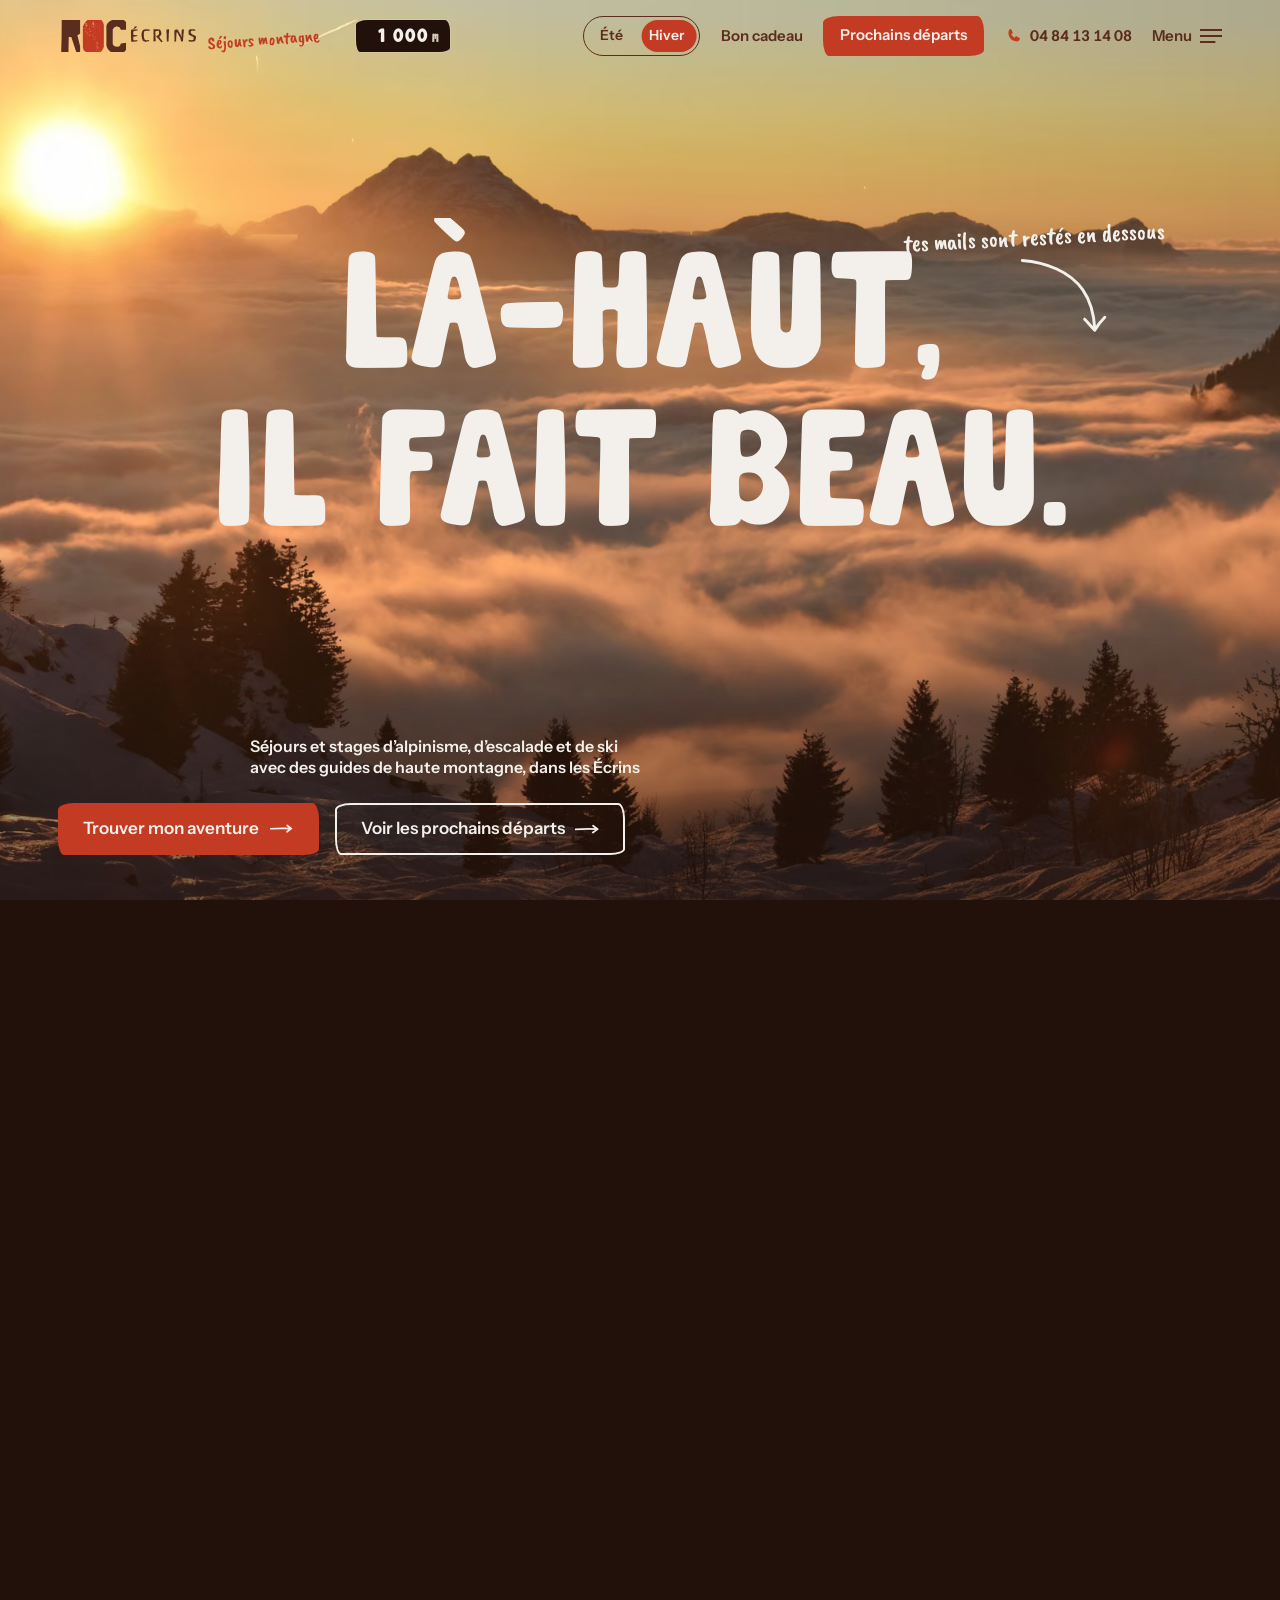
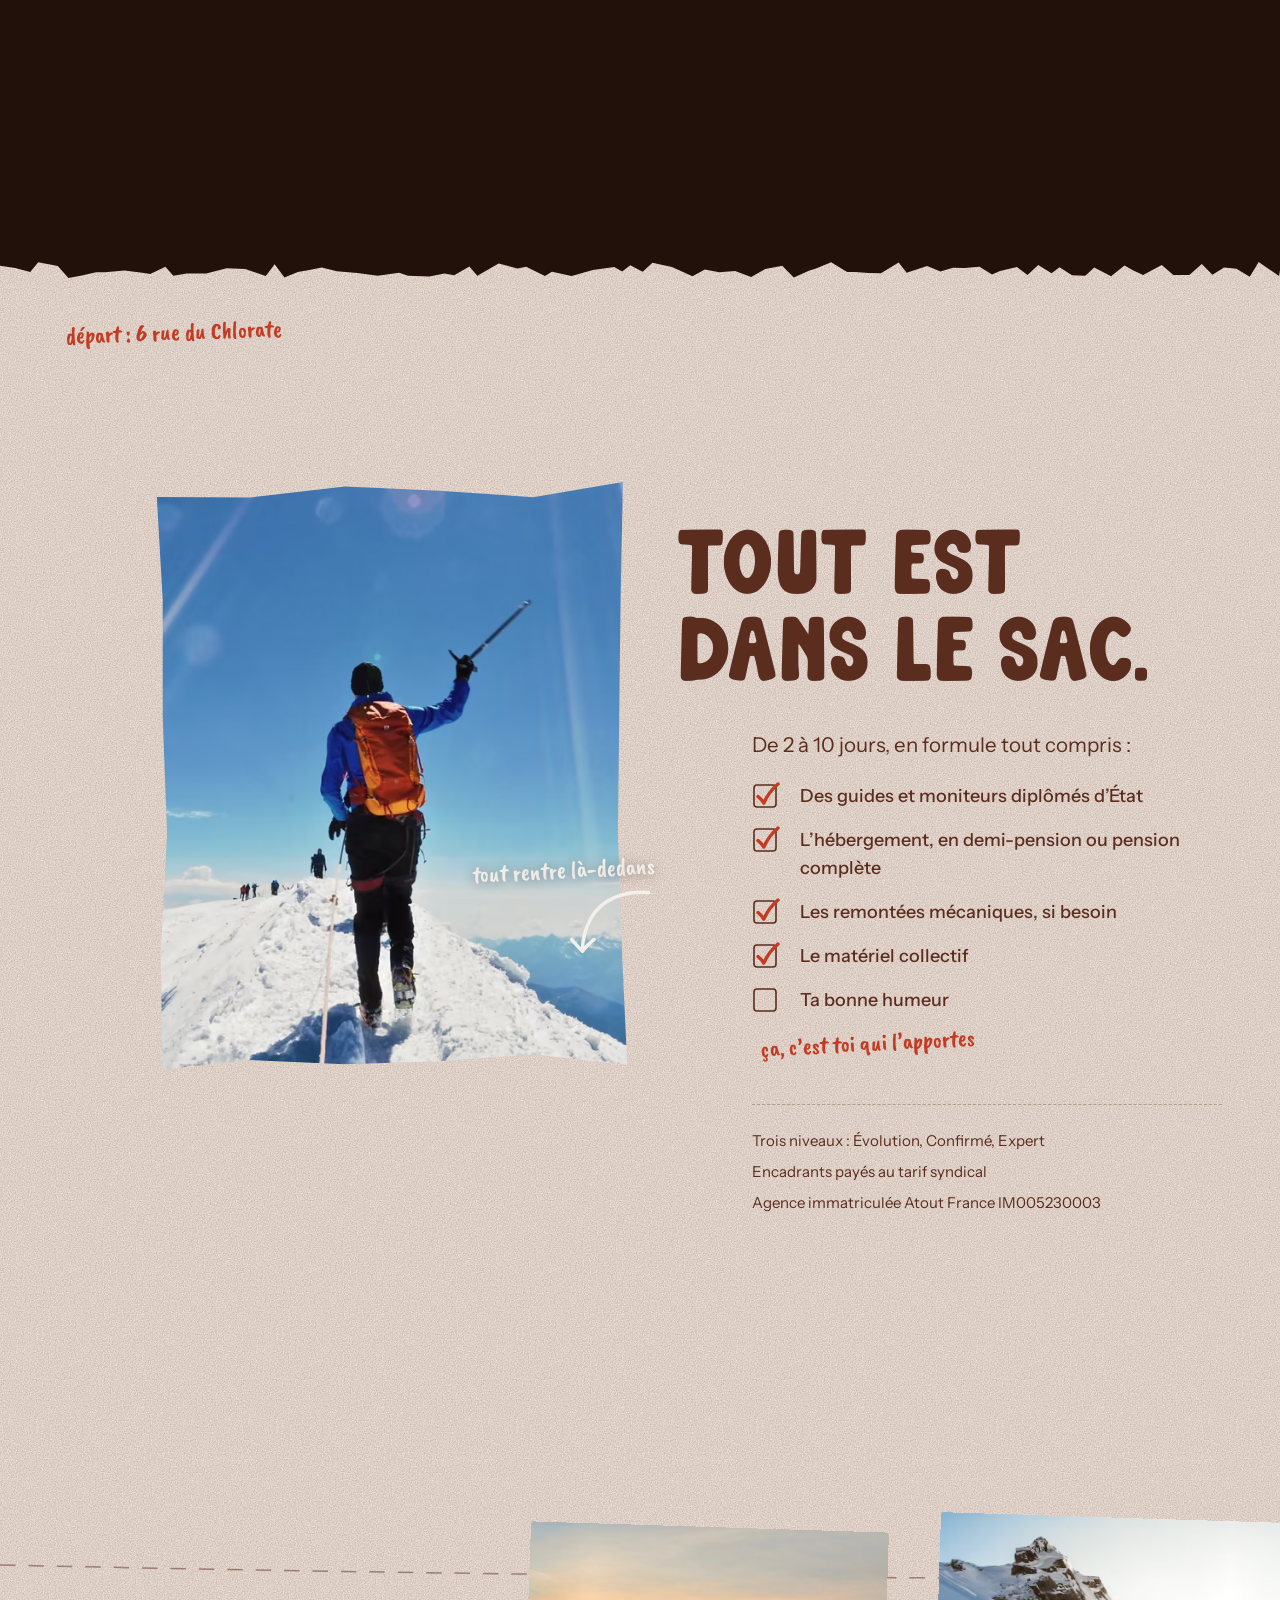
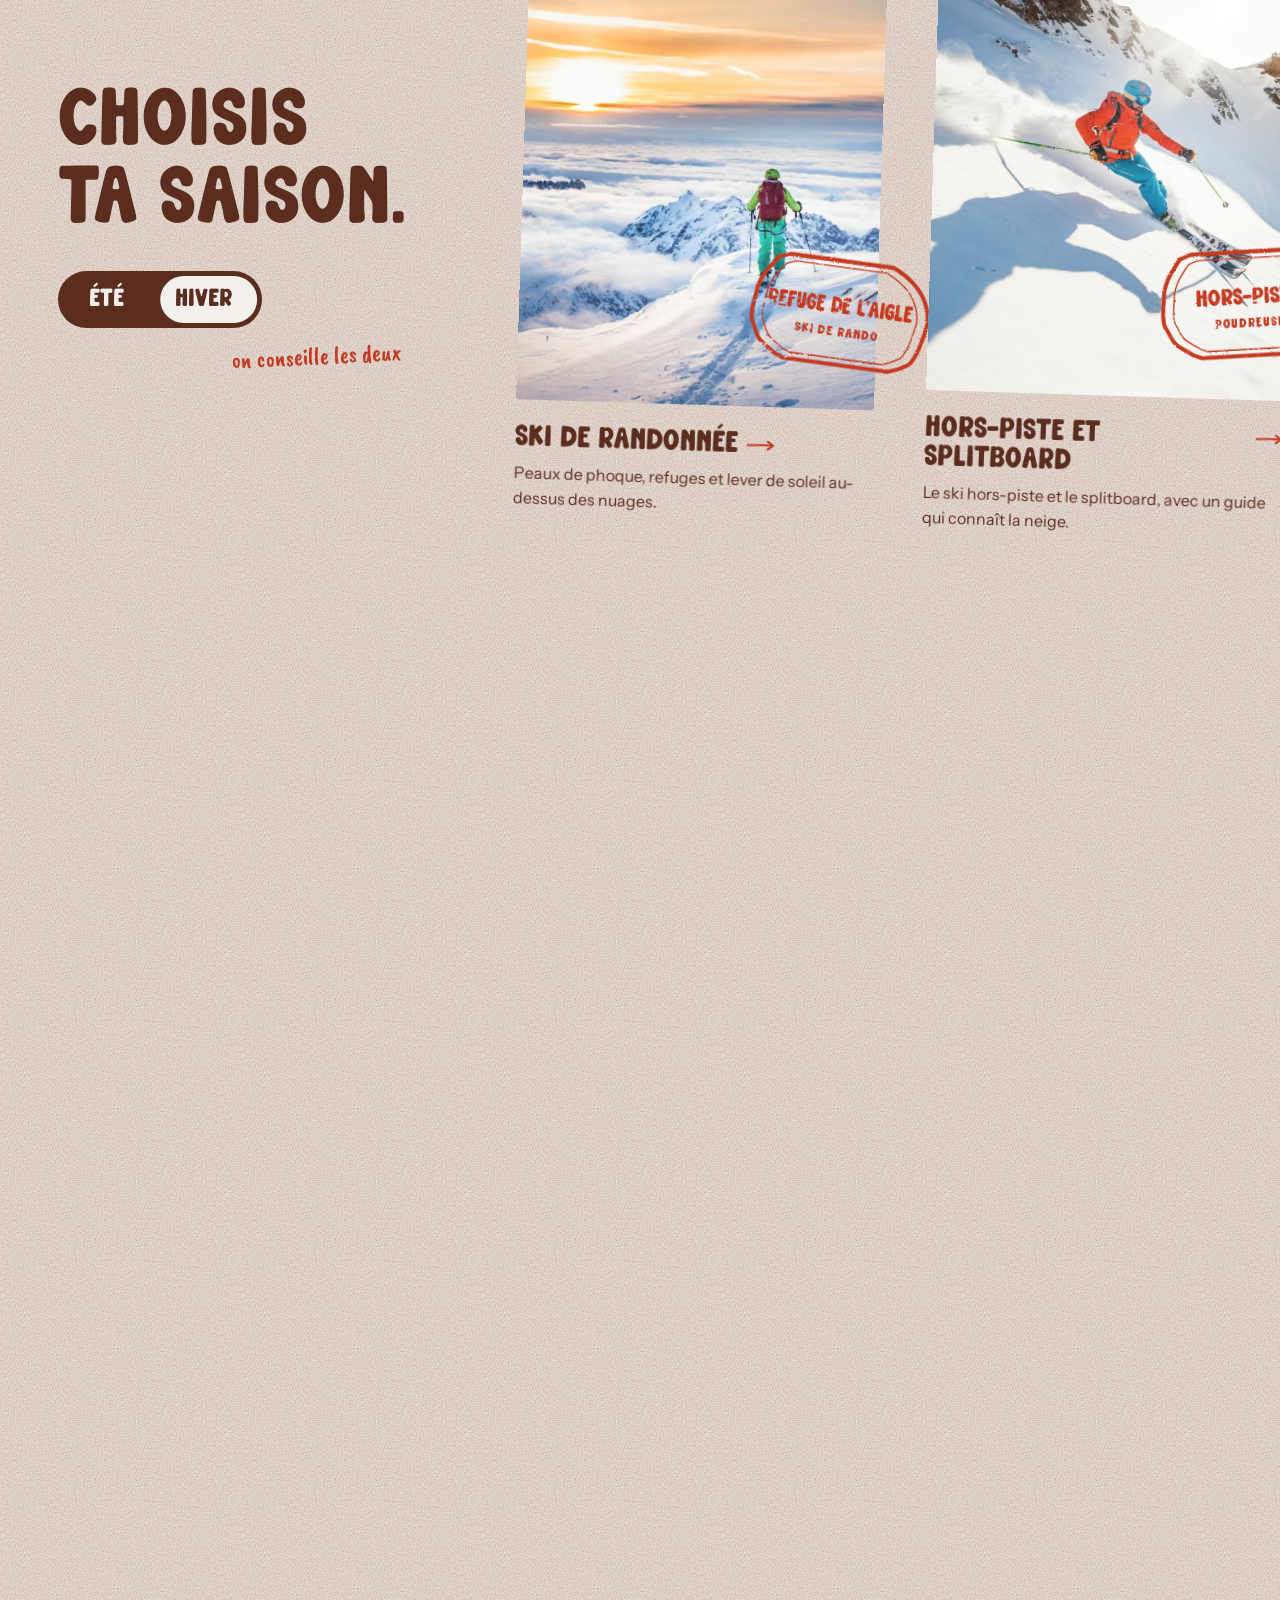
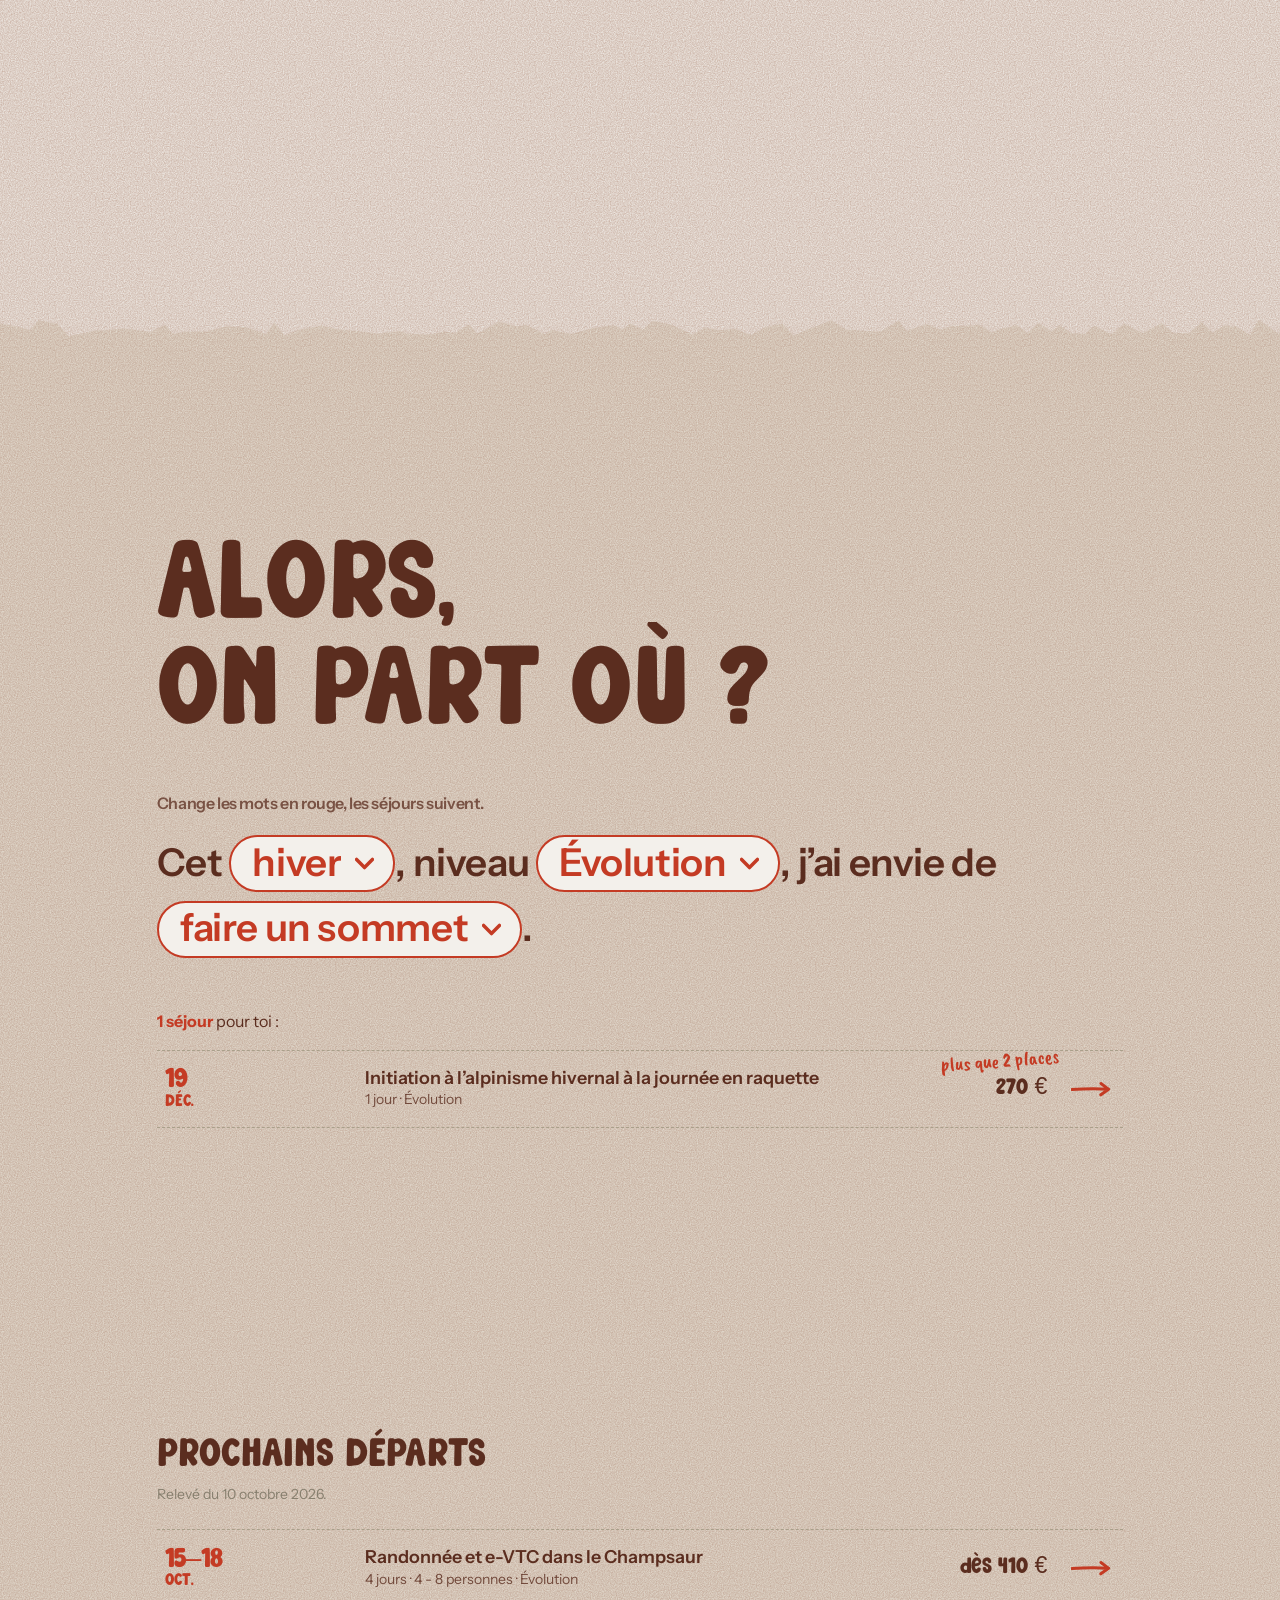
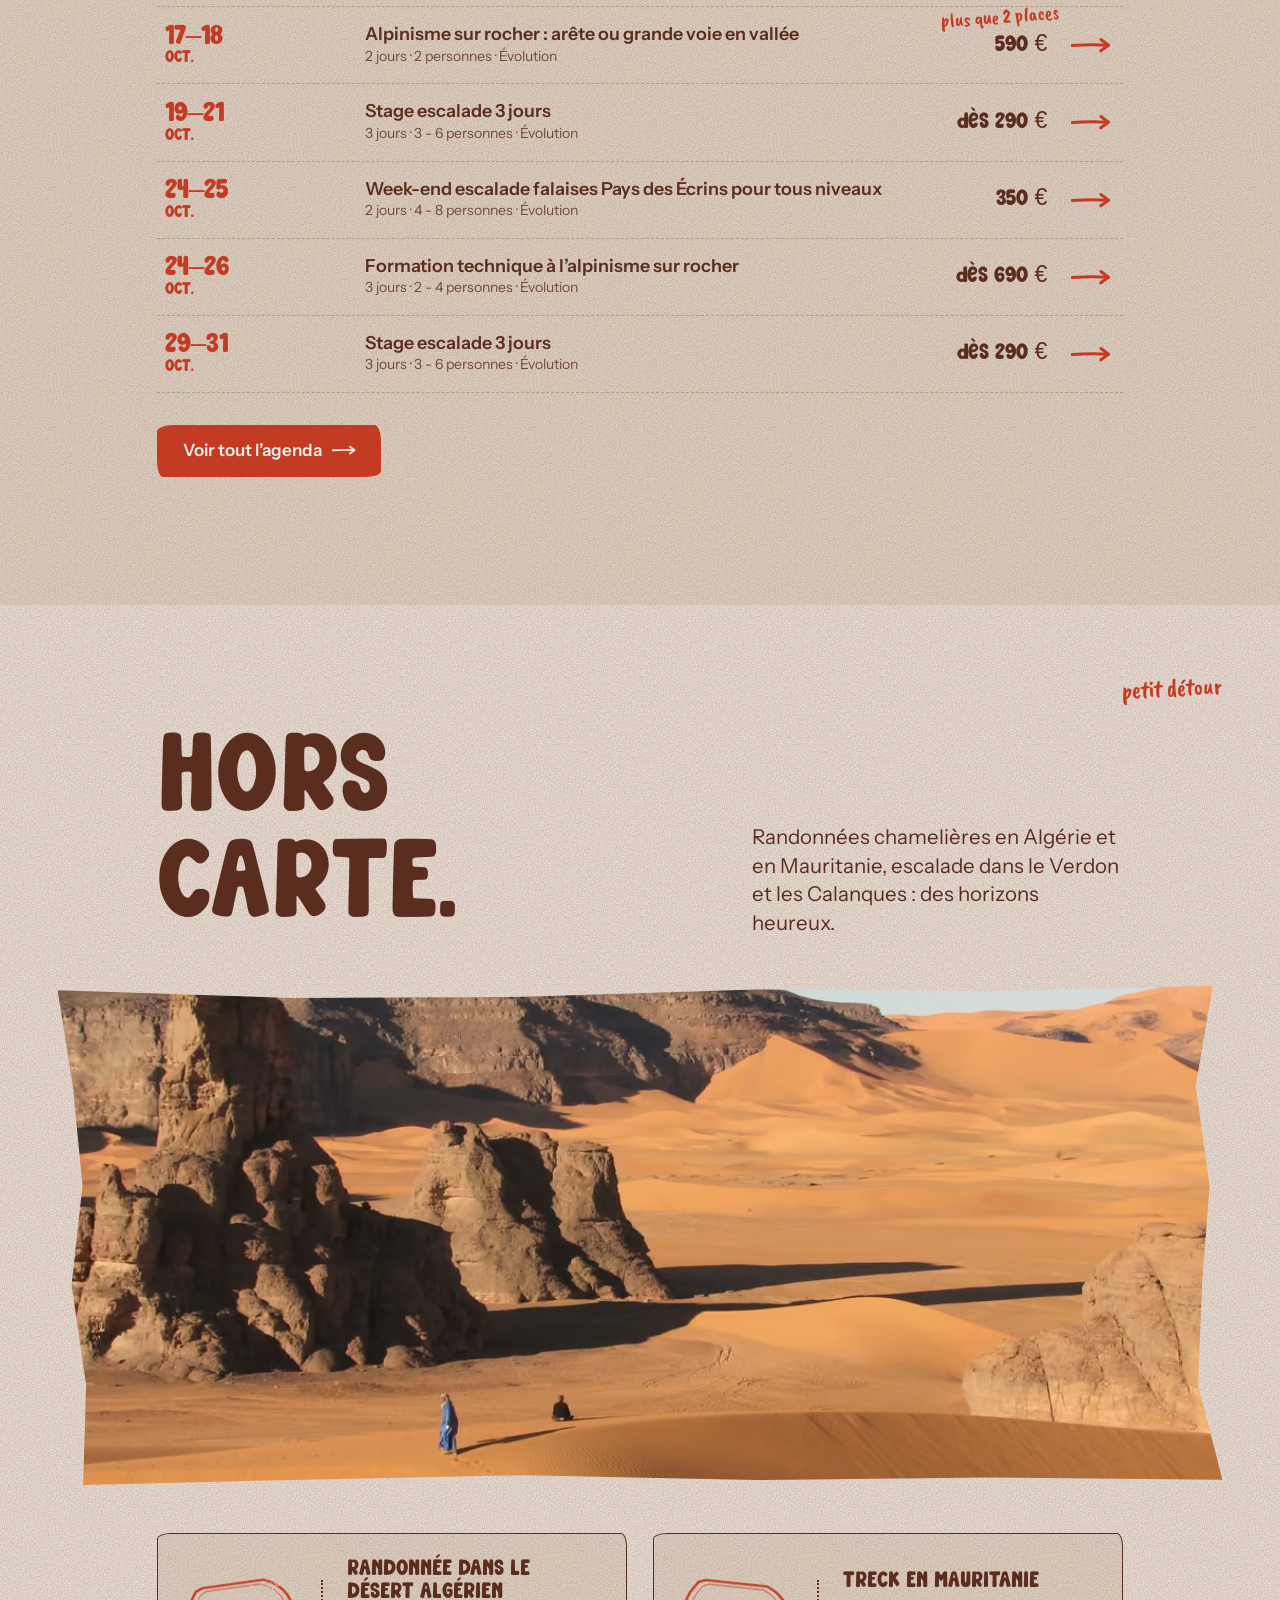
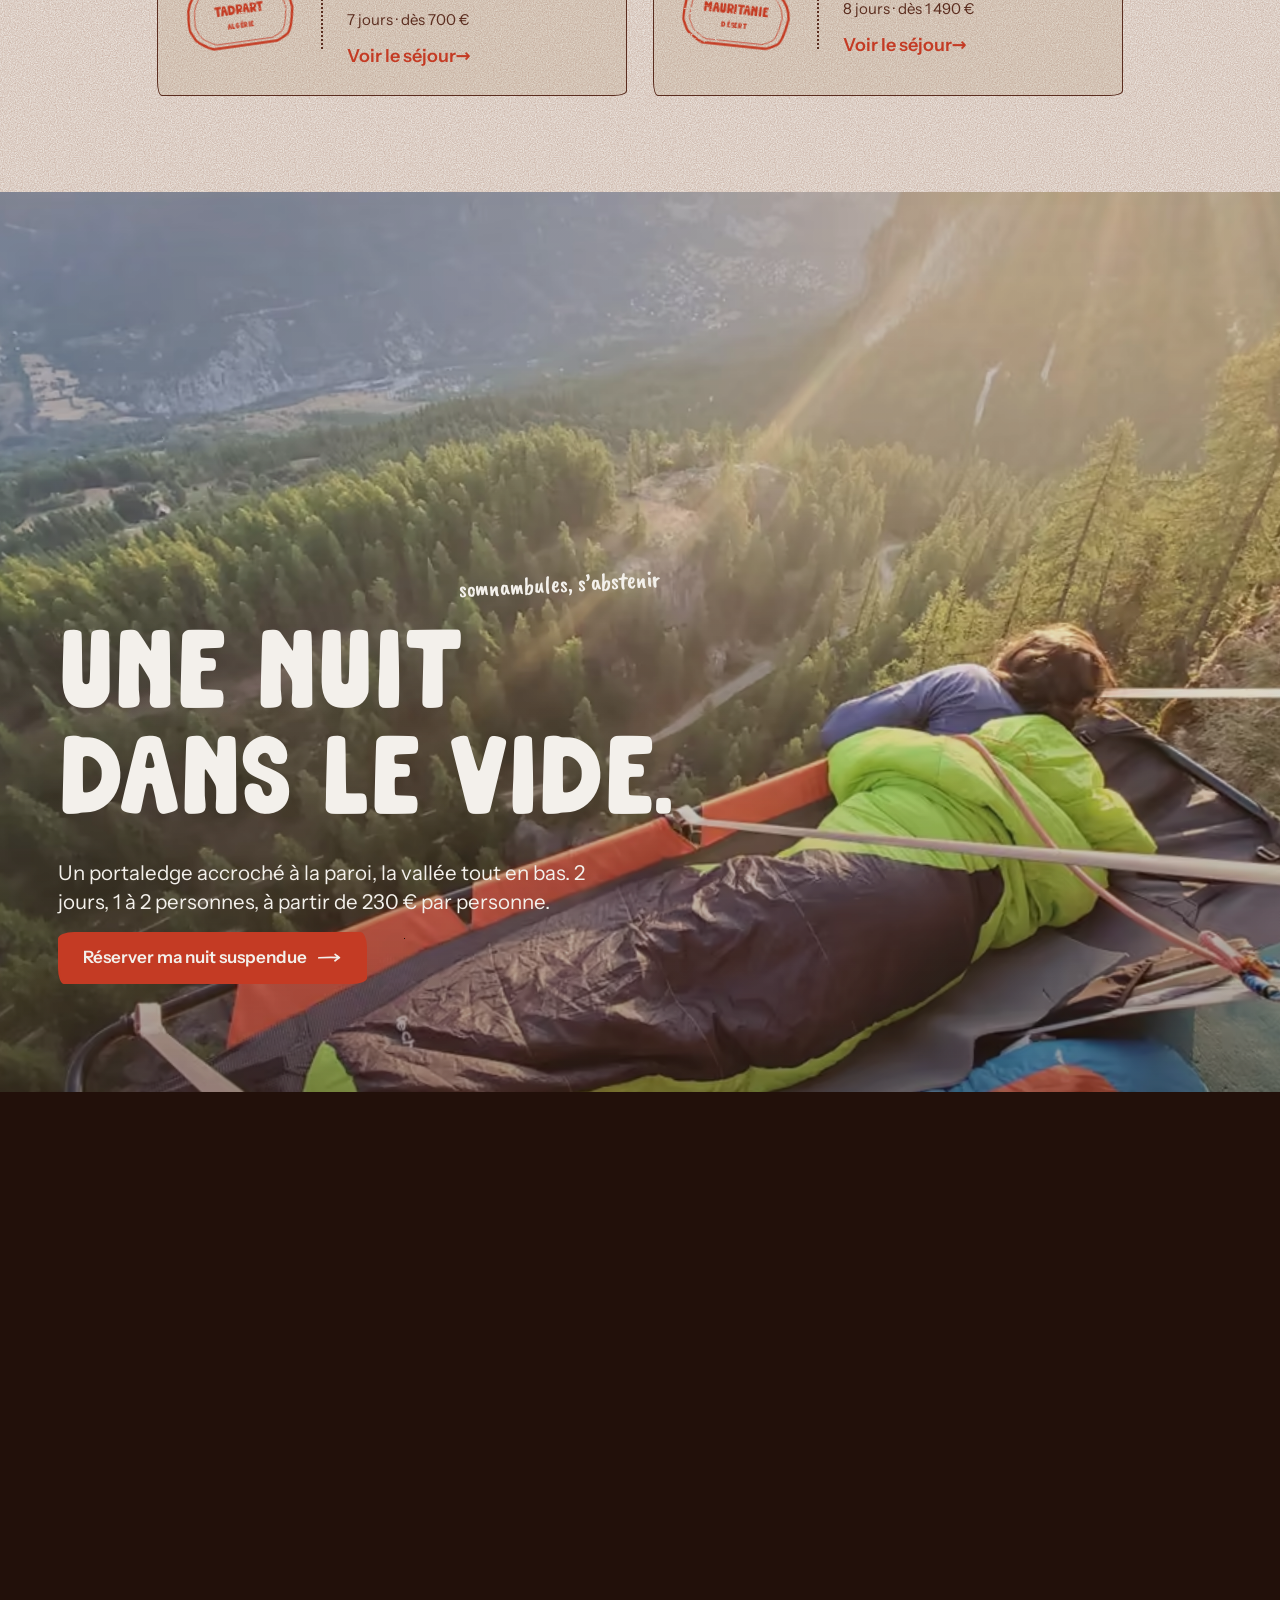
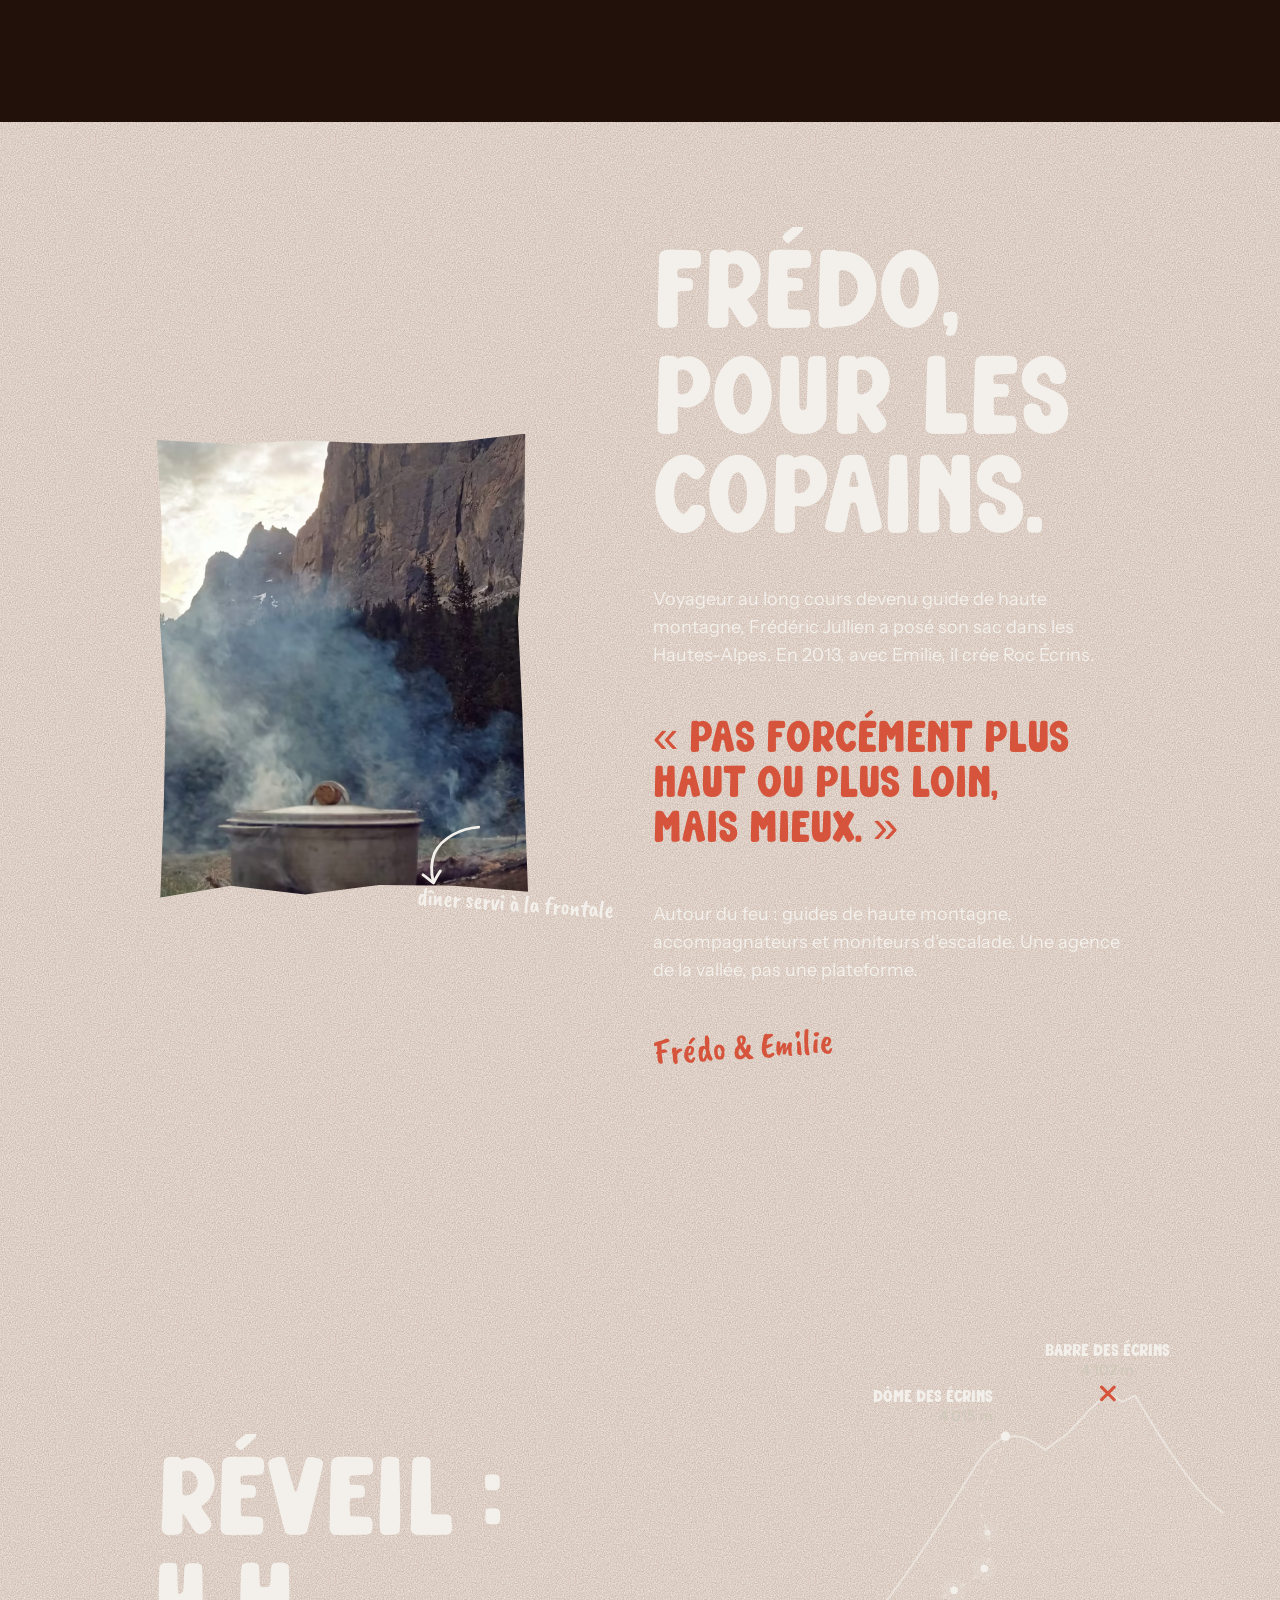
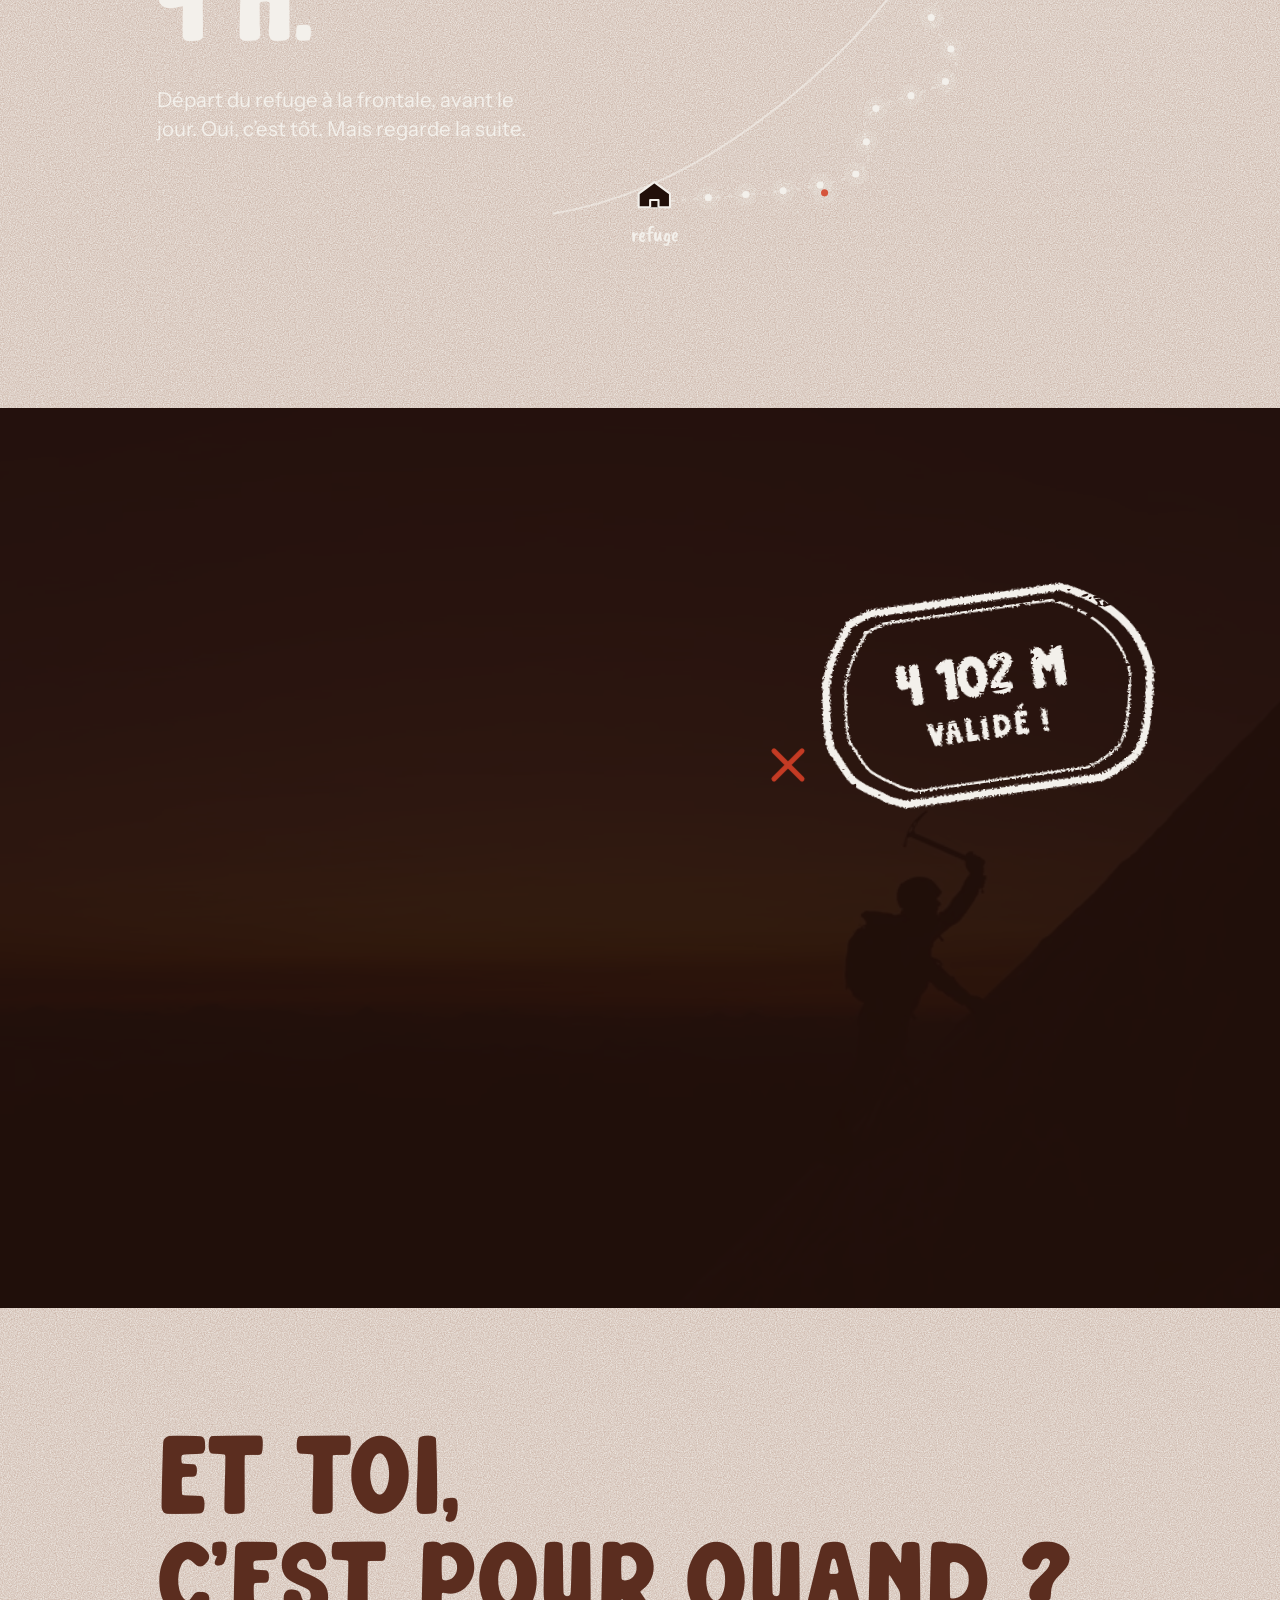
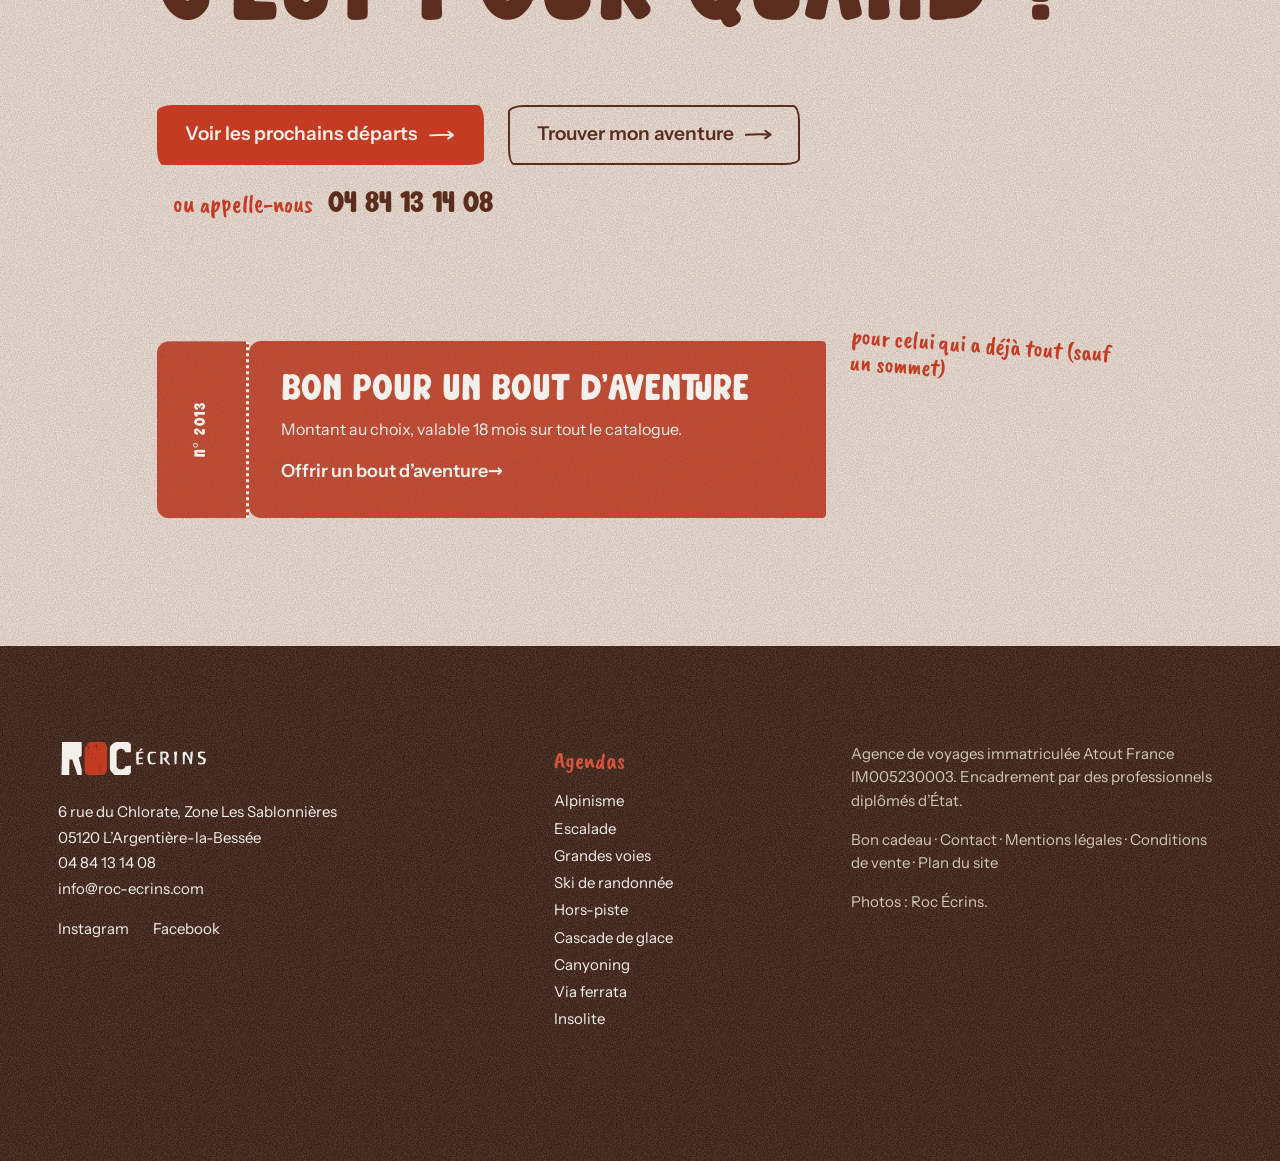
==== commit 5f13d3ec: "Corrige les bugs relevés à l'audit et retravaille quatre sections Audit de défilement réel (molette," ====
--- a/index.html
+++ b/index.html
@@ -375,6 +375,13 @@
     <img class="logo__nuit" src="assets/img/logo-roc-ecrins-nuit.svg" width="135" height="30" alt="" aria-hidden="true">
     <span class="logo__signature" aria-hidden="true">Séjours montagne</span>
   </a>
+  <div class="altimetre" aria-hidden="true" data-altimetre>
+    <div class="altimetre__ecran">
+      <span class="altimetre__chiffres" data-alt-chiffres></span><span class="altimetre__unite">m</span>
+      <span class="altimetre__hors">hors carte</span>
+    </div>
+    <div class="altimetre__plaque" data-plaque><span data-plaque-nom>L’Argentière-la-Bessée</span></div>
+  </div>
   <nav class="entete__nav" aria-label="Raccourcis">
     <div class="saison" role="group" aria-label="Saison">
       <button type="button" class="saison__btn" data-saison-btn="ete" aria-pressed="true">Été</button>
@@ -420,13 +427,6 @@
 <div class="nuit" aria-hidden="true" data-nuit></div>
 <div class="neige" aria-hidden="true" data-neige><span class="neige__mot" data-neige-mot>Hiver</span></div>
 
-<aside class="altimetre" aria-hidden="true" data-altimetre>
-  <div class="altimetre__ecran">
-    <span class="altimetre__chiffres" data-alt-chiffres></span><span class="altimetre__unite">m</span>
-    <span class="altimetre__hors">hors carte</span>
-  </div>
-  <div class="altimetre__plaque" data-plaque><span data-plaque-nom>L’Argentière-la-Bessée</span></div>
-</aside>
 
 <main id="contenu">
 
@@ -596,17 +596,9 @@
     <div class="trouve__tete">
       <h2 id="h-trouve" class="titre titre--2" data-titre><span class="ligne"><span>Alors,</span></span><span class="ligne"><span>on part où&nbsp;?</span></span></h2>
     </div>
-    <form class="trouve__phrase" data-trouve aria-describedby="trouve-aide">
-      <p id="trouve-aide" class="visuellement-cache">Trois choix, les séjours correspondants s’affichent en dessous.</p>
-      <span class="choix" role="radiogroup" aria-labelledby="choix-saison"><span class="choix__lead" id="choix-saison">Cet</span>
-        <label><input type="radio" name="saison" value="ete" checked><span>été</span></label><span class="choix__sep">/</span><label><input type="radio" name="saison" value="hiver"><span>hiver</span></label><span class="choix__ponct">,</span>
-      </span>
-      <span class="choix" role="radiogroup" aria-labelledby="choix-niveau"><span class="choix__lead" id="choix-niveau">niveau</span>
-        <label><input type="radio" name="niveau" value="1" checked><span>Évolution</span></label><span class="choix__sep">/</span><label><input type="radio" name="niveau" value="2"><span>Confirmé</span></label><span class="choix__sep">/</span><label><input type="radio" name="niveau" value="3"><span>Expert</span></label><span class="choix__ponct">,</span>
-      </span>
-      <span class="choix" role="radiogroup" aria-labelledby="choix-envie"><span class="choix__lead" id="choix-envie">j’ai envie de</span>
-        <label><input type="radio" name="envie" value="sommet" checked><span>faire un sommet</span></label><span class="choix__sep">/</span><label><input type="radio" name="envie" value="grimper"><span>grimper</span></label><span class="choix__sep">/</span><label data-envie-hiver><input type="radio" name="envie" value="glisser"><span>glisser</span></label><span class="choix__sep" data-envie-hiver>/</span><label><input type="radio" name="envie" value="marcher"><span>marcher</span></label><span class="choix__sep">/</span><label><input type="radio" name="envie" value="dehors"><span>dormir dehors</span></label><span class="choix__ponct">.</span>
-      </span>
+    <form class="trouve__phrase" data-trouve>
+      <p class="trouve__consigne">Change les mots en rouge, les séjours suivent.</p>
+      <p class="trouve__texte">Cet <label class="pastille"><span class="visuellement-cache">Saison</span><select name="saison"><option value="ete">été</option><option value="hiver">hiver</option></select></label>, niveau <label class="pastille"><span class="visuellement-cache">Niveau</span><select name="niveau"><option value="1">Évolution</option><option value="2">Confirmé</option><option value="3">Expert</option></select></label>, j’ai envie de <label class="pastille"><span class="visuellement-cache">Envie</span><select name="envie"><option value="sommet">faire un sommet</option><option value="grimper">grimper</option><option value="glisser">glisser</option><option value="marcher">marcher</option><option value="dehors">dormir dehors</option></select></label>.</p>
     </form>
     <div class="trouve__resultats" aria-live="polite" data-resultats>
       <p class="trouve__vide">Les séjours s’affichent ici.</p>
@@ -674,11 +666,17 @@
   </div>
   <figure class="horscarte__photo" data-roche>
     <picture class="cadre"><source type="image/avif" srcset="assets/img/tadrart-1280.avif 1280w, assets/img/tadrart-1920.avif 1920w, assets/img/tadrart-2560.avif 2560w" sizes="100vw"><source type="image/webp" srcset="assets/img/tadrart-1280.webp 1280w, assets/img/tadrart-1920.webp 1920w, assets/img/tadrart-2560.webp 2560w" sizes="100vw"><img src="assets/img/tadrart-1920.webp" width="1920" height="1125" alt="Aiguilles de grès et dunes orange de la Tadrart, dans le Sahara algérien, deux marcheurs minuscules au pied" loading="lazy" decoding="async"></picture>
-    <a class="visa visa--1" href="https://www.roc-ecrins.com/sortie/rendez-vous-a-essendilene-algerie-randonnee-chameliere-dans-le-pre-tassili-sejour-11727.html"><div class="tampon tampon--visa" style="--r:-9deg" data-tampon><svg viewBox="0 0 200 120" role="img" aria-label="Tampon : Tadrart, Algérie"><g mask="url(#encre-a)" filter="url(#bave)"><use href="#o-contour" transform="translate(100 60) rotate(90) scale(5.35) translate(-36.2 -22.4)" class="tampon__bord"/><use href="#o-contour" transform="translate(100 60) rotate(90) scale(4.7) translate(-36.2 -22.4)" class="tampon__filet"/><text x="100" y="60" class="tampon__l1">TADRART</text><text x="100" y="84" class="tampon__l2">ALGÉRIE</text></g></svg></div><span class="visuellement-cache">Randonnée chamelière en Algérie</span></a>
-    <a class="visa visa--2" href="https://www.roc-ecrins.com/sortie/randonnee-chameliere-en-mauritanie-218.html"><div class="tampon tampon--visa" style="--r:6deg" data-tampon><svg viewBox="0 0 200 120" role="img" aria-label="Tampon : Mauritanie"><g mask="url(#encre-b)" filter="url(#bave)"><use href="#o-contour" transform="translate(100 60) rotate(90) scale(5.35) translate(-36.2 -22.4)" class="tampon__bord"/><use href="#o-contour" transform="translate(100 60) rotate(90) scale(4.7) translate(-36.2 -22.4)" class="tampon__filet"/><text x="100" y="60" class="tampon__l1">MAURITANIE</text><text x="100" y="84" class="tampon__l2">DÉSERT</text></g></svg></div><span class="visuellement-cache">Treck en Mauritanie</span></a>
-    <div class="invite invite--dromadaire" data-invite="dromadaire" aria-hidden="true"><picture class="invite__img"><source type="image/avif" srcset="assets/img/dromadaire-640.avif 640w, assets/img/dromadaire-1280.avif 1280w" sizes="(min-width: 900px) 34vw, 70vw"><source type="image/webp" srcset="assets/img/dromadaire-640.webp 640w, assets/img/dromadaire-1280.webp 1280w" sizes="(min-width: 900px) 34vw, 70vw"><img src="assets/img/dromadaire-1280.webp" width="1280" height="859" alt="" loading="lazy" decoding="async"></picture></div>
-    <div class="note note--creme horscarte__note" data-note-invite="dromadaire"><span class="note__texte">il a vu ton sac. pas impressionné.</span></div>
   </figure>
+  <div class="grille horscarte__billets">
+    <a class="billet" href="https://www.roc-ecrins.com/sortie/rendez-vous-a-essendilene-algerie-randonnee-chameliere-dans-le-pre-tassili-sejour-11727.html">
+      <span class="billet__visa"><div class="tampon" style="--r:-8deg" data-tampon><svg viewBox="0 0 200 120" role="img" aria-label="Tampon : Tadrart, Algérie"><g mask="url(#encre-a)" filter="url(#bave)"><use href="#o-contour" transform="translate(100 60) rotate(90) scale(5.35) translate(-36.2 -22.4)" class="tampon__bord"/><use href="#o-contour" transform="translate(100 60) rotate(90) scale(4.7) translate(-36.2 -22.4)" class="tampon__filet"/><text x="100" y="60" class="tampon__l1">TADRART</text><text x="100" y="84" class="tampon__l2">ALGÉRIE</text></g></svg></div></span>
+      <span class="billet__texte"><span class="billet__titre">Randonnée dans le désert algérien</span><span class="billet__meta">7 jours · dès 700&nbsp;€</span><span class="billet__action">Voir le séjour</span></span>
+    </a>
+    <a class="billet" href="https://www.roc-ecrins.com/sortie/randonnee-chameliere-en-mauritanie-218.html">
+      <span class="billet__visa"><div class="tampon" style="--r:6deg" data-tampon><svg viewBox="0 0 200 120" role="img" aria-label="Tampon : Mauritanie"><g mask="url(#encre-b)" filter="url(#bave)"><use href="#o-contour" transform="translate(100 60) rotate(90) scale(5.35) translate(-36.2 -22.4)" class="tampon__bord"/><use href="#o-contour" transform="translate(100 60) rotate(90) scale(4.7) translate(-36.2 -22.4)" class="tampon__filet"/><text x="100" y="60" class="tampon__l1">MAURITANIE</text><text x="100" y="84" class="tampon__l2">DÉSERT</text></g></svg></div></span>
+      <span class="billet__texte"><span class="billet__titre">Treck en Mauritanie</span><span class="billet__meta">8 jours · dès 1&#8239;490&nbsp;€</span><span class="billet__action">Voir le séjour</span></span>
+    </a>
+  </div>
 </section>
 
 <!-- ═════════ 6 · LA NUIT SUSPENDUE ═════════ -->
@@ -719,19 +717,31 @@
 </section>
 
 <!-- ═════════ 8 · RÉVEIL 4 H ═════════ -->
-<section class="reveil nocturne" id="reveil" data-alt="3450,4015" data-plaque-fin="Dôme des Écrins|4015" aria-labelledby="h-reveil">
+<section class="reveil nocturne" id="reveil" data-alt="3450,4015" aria-labelledby="h-reveil">
   <div class="grille reveil__grille">
     <div class="reveil__texte">
       <h2 id="h-reveil" class="titre titre--2 titre--creme" data-titre><span class="ligne"><span>Réveil&nbsp;:</span></span><span class="ligne"><span>4 h.</span></span></h2>
-      <p class="chapo">Oui, c’est tôt. Mais regarde la suite.</p>
-    </div>
-    <svg class="frontales" viewBox="0 0 600 900" aria-hidden="true" data-frontales>
-      <path class="frontales__sentier" d="M120 880C220 840 420 820 470 760 520 700 260 690 200 620 140 550 430 540 470 470 510 400 240 400 210 330 180 260 400 250 420 190 440 130 330 80 300 30"/>
-    </svg>
-    <div class="note note--creme reveil__thermos" data-note-thermos><span class="note__texte">lui, il a oublié le thermos</span></div>
-    <figure class="reveil__dome" data-dome>
-      <picture class="cadre"><source type="image/avif" srcset="assets/img/dome-480.avif 480w, assets/img/dome-960.avif 960w" sizes="(min-width: 900px) 24vw, 60vw"><source type="image/webp" srcset="assets/img/dome-480.webp 480w, assets/img/dome-960.webp 960w" sizes="(min-width: 900px) 24vw, 60vw"><img src="assets/img/dome-960.webp" width="960" height="488" alt="Panneau de bois sculpté « Dôme des Écrins, alt. 4 015 » à côté du panneau « Le Serre Chevalier »" loading="lazy" decoding="async"></picture>
-      <figcaption class="note note--creme"><span class="note__texte">plus que 87 m</span></figcaption>
+      <p class="chapo">Départ du refuge à la frontale, avant le jour. Oui, c’est tôt. Mais regarde la suite.</p>
+    </div>
+    <figure class="topo" data-topo>
+      <svg class="topo__svg" viewBox="0 0 640 520" role="img" aria-label="Topo : du refuge, une cordée de frontales monte vers le Dôme des Écrins, 4 015 mètres ; la Barre des Écrins, 4 102 mètres, est juste à côté, 87 mètres plus haut.">
+        <defs><linearGradient id="topo-fondu" x1="0" y1="0" x2="0" y2="1"><stop offset="0" stop-color="#F3F0EB" stop-opacity=".08"/><stop offset="1" stop-color="#F3F0EB" stop-opacity="0"/></linearGradient></defs>
+        <path class="topo__relief" d="M0 456 C60 446 120 420 170 386 C230 346 280 300 320 250 C350 210 375 170 398 132 C410 112 420 100 432 96 C446 92 458 98 470 108 L492 92 L512 70 L530 54 L544 62 L556 56 L578 92 C596 120 616 150 640 168 L640 520 L0 520 Z"/>
+        <path class="topo__crete" d="M0 456 C60 446 120 420 170 386 C230 346 280 300 320 250 C350 210 375 170 398 132 C410 112 420 100 432 96 C446 92 458 98 470 108 L492 92 L512 70 L530 54 L544 62 L556 56 L578 92 C596 120 616 150 640 168"/>
+        <path class="topo__voie" d="M112 444 C170 438 240 436 280 422 C320 408 288 384 300 364 C312 342 366 346 382 322 C396 298 354 284 362 262 C370 240 410 238 416 212 C422 186 402 172 410 150 C416 132 426 112 432 97"/>
+        <g class="topo__refuge" transform="translate(96 450)"><path d="M-15 0V-13L0-24L15-13V0Z"/><path d="M-4 0V-7H4V0"/></g>
+        <text class="topo__mot" x="96" y="482">refuge</text>
+        <circle class="topo__point" cx="432" cy="95" r="4.5"/>
+        <path class="topo__croix" d="M524 48l12 12M536 48l-12 12"/>
+        <text class="topo__nom" x="420" y="62" text-anchor="end">Dôme des Écrins</text>
+        <text class="topo__alt" x="420" y="80" text-anchor="end">4 015 m</text>
+        <text class="topo__nom" x="530" y="18" text-anchor="middle">Barre des Écrins</text>
+        <text class="topo__alt" x="530" y="36" text-anchor="middle">4 102 m</text>
+        <path class="topo__fleche" d="M442 88C466 68 492 58 516 58"/>
+        <path class="topo__fleche topo__fleche--pointe" d="M507 50l10 8-11 6"/>
+      </svg>
+      <div class="note note--creme topo__note topo__note--87" data-topo-note><span class="note__texte">plus que 87 m</span></div>
+      <div class="note note--creme topo__note topo__note--thermos" data-topo-note><span class="note__texte">lui, il a oublié le thermos</span></div>
     </figure>
   </div>
 </section>
--- a/assets/css/main.css
+++ b/assets/css/main.css
@@ -234,63 +234,70 @@
 .menu .bouton--creux { --texte: var(--creme); }
 .menu__tel { font-family: var(--f-titre); font-size: 1.75rem; text-decoration: none; }
 .menu-ouvert .entete { background: transparent; color: var(--creme); box-shadow: none; }
-
-/* --- Altimètre ------------------------------------------------------------ */
+.menu-ouvert, .menu-ouvert body { overflow: hidden; }
+.menu-ouvert .altimetre { opacity: 0; }
+
+/* --- Altimètre (dans l'en-tête : il ne recouvre jamais le contenu) ------------ */
 .altimetre {
-  position: fixed;
-  left: var(--marge);
-  bottom: clamp(12px, 2.4vh, 28px);
-  z-index: 40;
-  display: grid;
-  justify-items: start;
-  gap: 8px;
+  position: relative;
+  flex: none;
+  margin-right: auto;
+  margin-left: clamp(4px, 1.6vw, 28px);
   pointer-events: none;
+  transition: opacity .4s, transform .6s var(--courbe);
 }
 .altimetre__ecran {
   position: relative;
-  box-shadow: 0 0 0 1px rgba(243, 240, 235, .18);
   display: flex;
   align-items: baseline;
-  gap: 4px;
-  padding: 9px 14px 7px;
+  gap: 3px;
+  padding: 7px 11px 5px;
   background: var(--brun-nuit);
   color: var(--creme);
-  border-radius: 14px 6px 13px 5px / 6px 13px 5px 14px;
+  border-radius: 12px 5px 11px 4px / 5px 11px 4px 12px;
+  box-shadow: 0 0 0 1px rgba(243, 240, 235, .18);
   font-family: var(--f-titre);
-  font-size: 1.75rem;
+  font-size: 1.25rem;
   line-height: 1;
-  order: 2;
-}
-.altimetre__chiffres { display: inline-flex; min-width: 3.2em; justify-content: flex-end; }
+}
+.altimetre__chiffres { display: inline-flex; min-width: 3.1em; justify-content: flex-end; }
 .altimetre__chiffres .chiffre { display: inline-block; width: .6em; text-align: center; }
 .altimetre__chiffres .espace { width: .26em; }
-.altimetre__unite { font-size: .6em; color: var(--sable); }
-.altimetre__hors { position: absolute; inset: 0; display: grid; place-items: center; font-family: var(--f-note); font-size: 1.25rem; color: var(--brique-clair); background: var(--brun-nuit); border-radius: inherit; opacity: 0; transform: rotate(-4deg) scale(.8); transition: opacity .35s, transform .5s var(--courbe); }
+.altimetre__unite { font-size: .62em; color: var(--sable); }
+.altimetre__hors { position: absolute; inset: 0; display: grid; place-items: center; font-family: var(--f-note); font-size: 1.05rem; color: var(--brique-clair); background: var(--brun-nuit); border-radius: inherit; opacity: 0; transform: rotate(-4deg) scale(.8); transition: opacity .35s, transform .5s var(--courbe); }
 .est-hors-carte .altimetre__hors { opacity: 1; transform: none; }
-.altimetre { transition: opacity .4s, transform .6s var(--courbe); }
-.altimetre.est-cache { opacity: 0; transform: translateY(16px); }
+.altimetre.est-cache { opacity: 0; transform: translateY(-8px); }
+/* la plaque de refuge pend sous l'en-tête, retenue par deux ficelles */
 .altimetre__plaque {
-  order: 1;
+  position: absolute;
+  left: 50%;
+  top: calc(100% + 16px);
+  translate: -50% 0;
+  white-space: nowrap;
   font-family: var(--f-titre);
   text-transform: uppercase;
-  font-size: .9375rem;
+  font-size: .875rem;
   line-height: 1;
   color: var(--creme);
   background: var(--brun);
-  padding: 8px 12px 7px;
+  padding: 7px 11px 6px;
   border-radius: 4px;
   box-shadow: inset 0 0 0 2px var(--brun), inset 0 0 0 3px rgba(243, 240, 235, .55);
-  transform-origin: 50% -12px;
-  max-width: 62vw;
-}
-.altimetre__plaque::before, .altimetre__plaque::after { content: ""; position: absolute; top: -12px; width: 1.5px; height: 12px; background: var(--brun); }
-.altimetre__plaque { position: relative; }
-.altimetre__plaque::before { left: 18%; transform: rotate(14deg); }
-.altimetre__plaque::after { right: 18%; transform: rotate(-14deg); }
-@media (max-width: 560px) {
-  .altimetre { left: 12px; bottom: 12px; }
-  .altimetre__ecran { font-size: 1.25rem; padding: 7px 10px 5px; }
-  .altimetre__plaque { font-size: .75rem; padding: 6px 9px 5px; }
+  transform-origin: 50% -16px;
+  opacity: 0;
+}
+.altimetre__plaque::before, .altimetre__plaque::after { content: ""; position: absolute; top: -16px; width: 1.5px; height: 16px; background: var(--brun); }
+.altimetre__plaque::before { left: 22%; transform: rotate(10deg); }
+.altimetre__plaque::after { right: 22%; transform: rotate(-10deg); }
+.est-nuit .altimetre__plaque::before, .est-nuit .altimetre__plaque::after { background: var(--sable); }
+@media (max-width: 899px) {
+  /* sur mobile et tablette : l'altimètre remplace la signature une fois l'ouverture passée */
+  .altimetre { position: absolute; left: calc(var(--marge) + clamp(108px, 11vw, 150px) + 10px); top: 50%; translate: 0 -50%; margin: 0; opacity: 0; }
+  .alti-on .altimetre { opacity: 1; }
+  .alti-on .altimetre.est-cache { opacity: 0; }
+  .alti-on .logo__signature { visibility: hidden; }
+  .altimetre__ecran { font-size: 1rem; padding: 6px 9px 4px; }
+  .altimetre__plaque { left: 0; translate: none; font-size: .75rem; padding: 6px 9px 5px; }
 }
 
 /* --- Nuit et neige --------------------------------------------------------- */
@@ -387,14 +394,14 @@
   .scene__img--mfg { top: 50.722%; height: 49.278%; }
   .scene__mobile::after { content: ""; position: absolute; inset: 0; z-index: 3; background: linear-gradient(to top, rgba(34, 16, 10, .78), rgba(34, 16, 10, 0) 46%); }
   .ouverture__titre { top: 27%; font-size: clamp(3.4rem, 17vw, 8rem); }
-  .ouverture__note { right: 6vw; top: auto; bottom: 47vh; }
+  .ouverture__note { right: 6vw; top: 54vh; top: 54svh; bottom: auto; }
   .ouverture__note .note__fleche { width: 70px; }
   .ouverture__h1 { margin-left: 0; font-size: 1rem; }
   .ouverture__actions { width: 100%; }
   .ouverture__actions .bouton { flex: 1 1 100%; justify-content: center; }
 }
 @media (max-width: 560px) {
-  .ouverture__note { right: 4vw; bottom: 49vh; }
+  .ouverture__note { right: 4vw; }
   .ouverture__note .note__texte { font-size: 1.3rem; }
 }
 
@@ -509,21 +516,36 @@
 .trouve { padding-block: var(--s9) var(--s8); }
 .trouve__tete { grid-column: 2 / span 10; margin-bottom: var(--s5); }
 .trouve__phrase { grid-column: 2 / span 10; font: 600 clamp(1.625rem, 3.2vw, 3rem)/1.35 var(--f-texte); letter-spacing: -.01em; }
-.choix { display: inline; margin-right: .25em; }
-.choix__lead { margin-right: .3em; }
-.choix label { position: relative; display: inline-block; cursor: pointer; color: rgba(91, 45, 31, .42); transition: color .25s; }
-.choix input { position: absolute; opacity: 0; width: 1px; height: 1px; }
-.choix label:hover { color: var(--brun); }
-.choix input:checked + span { color: var(--brique); }
-.choix input:focus-visible + span { outline: 3px solid var(--brique); outline-offset: 4px; border-radius: 4px; }
-.choix label svg.cercle { position: absolute; left: -10%; top: -14%; width: 120%; height: 128%; overflow: visible; fill: none; stroke: var(--brique); stroke-width: 2.6; stroke-linecap: round; pointer-events: none; }
-.choix__sep { color: rgba(91, 45, 31, .3); margin-inline: .25em; }
-.choix__ponct { margin-left: .05em; }
-.trouve__resultats { grid-column: 2 / span 10; margin-top: var(--s6); min-height: 300px; }
+.trouve__consigne { font-size: 1rem; color: var(--brun); opacity: .75; margin-bottom: var(--s2); }
+.trouve__texte { margin: 0; font: 600 clamp(1.5rem, 3vw, 2.75rem)/1.7 var(--f-texte); letter-spacing: -.01em; }
+/* chaque mot à choisir est une pastille déroulante : on voit tout de suite quoi toucher */
+.pastille { display: inline-block; vertical-align: baseline; }
+.pastille select {
+  appearance: none; -webkit-appearance: none;
+  field-sizing: content;
+  font: inherit; letter-spacing: inherit;
+  color: var(--brique);
+  background: var(--creme) no-repeat right .5em center / .5em;
+  background-image: url("data:image/svg+xml,%3Csvg xmlns='http://www.w3.org/2000/svg' viewBox='0 0 12 8'%3E%3Cpath d='M1 1.5l5 5 5-5' fill='none' stroke='%23C43B24' stroke-width='2.2' stroke-linecap='round' stroke-linejoin='round'/%3E%3C/svg%3E");
+  border: 2px solid var(--brique);
+  border-radius: 999px;
+  padding: .02em 1.35em .06em .55em;
+  line-height: 1.3;
+  cursor: pointer;
+  transition: background-color .2s, color .2s;
+}
+.pastille select:hover, .pastille select:focus-visible {
+  background-color: var(--brique); color: var(--creme);
+  background-image: url("data:image/svg+xml,%3Csvg xmlns='http://www.w3.org/2000/svg' viewBox='0 0 12 8'%3E%3Cpath d='M1 1.5l5 5 5-5' fill='none' stroke='%23F3F0EB' stroke-width='2.2' stroke-linecap='round' stroke-linejoin='round'/%3E%3C/svg%3E");
+}
+.pastille select:focus-visible { outline: 3px solid var(--brun); outline-offset: 3px; }
+.pastille select option { color: var(--brun); background: var(--creme); }
+.trouve__compte { margin-bottom: var(--s2); font-size: 1rem; }
+.trouve__compte b { color: var(--brique); }
+.trouve__resultats { grid-column: 2 / span 10; margin-top: var(--s5); min-height: 300px; }
 .trouve__vide { color: var(--sable-fonce); }
 .resultat { border-top: 1.5px dashed var(--sable-fonce); }
 .resultat:last-child { border-bottom: 1.5px dashed var(--sable-fonce); }
-.trouve__note { grid-column: 9 / span 4; justify-self: end; margin-top: calc(-1 * var(--s6)); }
 .trouve__aide { margin-top: var(--s3); font-size: 1rem; }
 .trouve__aide a { font-weight: 600; }
 
@@ -557,7 +579,6 @@
 .depart__lien:hover .depart__fleche { transform: translateX(6px); }
 @media (max-width: 899px) {
   .trouve__tete, .trouve__phrase, .trouve__resultats, .departs { grid-column: 1 / -1; }
-  .trouve__note { grid-column: 1 / -1; justify-self: start; margin-top: var(--s3); }
   .depart__lien { grid-template-columns: 1fr auto; grid-template-areas: "date prix" "titre titre" "meta meta"; row-gap: 4px; padding-inline: 0; }
   .depart__fleche { display: none; }
   .depart__date .depart__mois { display: inline; }
@@ -572,24 +593,38 @@
 .horscarte__detour { position: absolute; right: var(--marge); top: 6%; }
 .horscarte__photo { position: relative; margin-inline: var(--marge); }
 .horscarte__photo .cadre { aspect-ratio: 21 / 9; overflow: hidden; border-radius: 4px; }
-.visa { position: absolute; z-index: 2; display: block; width: clamp(140px, 15vw, 220px); transition: transform .45s var(--courbe); }
-.visa .tampon { position: static; width: 100%; }
-.visa:hover { transform: scale(1.06) rotate(-2deg); }
-.tampon--visa .tampon__bord, .tampon--visa .tampon__filet { stroke: var(--creme); }
-.tampon--visa text { fill: var(--creme); }
-.visa--1 { left: 6%; top: 10%; }
-.visa--2 { left: 24%; top: 34%; }
-.invite--dromadaire { right: 3%; bottom: 0; width: clamp(240px, 34vw, 520px); clip-path: inset(-100% -60% 0 -60%); }
-.horscarte__note { position: absolute; right: clamp(220px, 31vw, 480px); bottom: 14%; z-index: 4; text-shadow: 0 1px 14px rgba(34, 16, 10, .55); }
+.horscarte__billets { margin-top: var(--s5); row-gap: var(--s3); }
+.billet {
+  grid-column: span 5;
+  display: grid;
+  grid-template-columns: clamp(110px, 11vw, 160px) 1fr;
+  align-items: center;
+  gap: var(--s3);
+  padding: var(--s3);
+  background: var(--sable-clair) var(--grain);
+  background-size: 240px;
+  border: 1.5px solid var(--brun);
+  border-radius: 14px 6px 13px 5px / 6px 13px 5px 14px;
+  text-decoration: none;
+  transition: transform .5s var(--courbe), background-color .25s;
+}
+.billet:first-child { grid-column: 2 / span 5; }
+.billet__visa { padding-right: var(--s3); border-right: 2px dotted var(--brun); }
+.billet__visa .tampon { position: static; width: 100%; }
+.billet__texte { display: grid; gap: 4px; }
+.billet__titre { font-family: var(--f-titre); text-transform: uppercase; font-size: clamp(1.25rem, 1.8vw, 1.75rem); line-height: 1; }
+.billet__meta { font-size: .9375rem; }
+.billet__action { font-weight: 600; color: var(--brique); margin-top: var(--s1); }
+.billet__action::after { content: " →"; display: inline-block; transition: transform .45s var(--courbe); }
+.billet:hover { transform: translateY(-4px) rotate(-.6deg); background-color: var(--creme); }
+.billet:hover .billet__action::after { transform: translateX(6px); }
 @media (max-width: 899px) {
   .horscarte__tete .titre, .horscarte__tete .chapo { grid-column: 1 / -1; }
   .horscarte__tete .chapo { margin-top: var(--s3); }
   .horscarte__photo { margin-inline: 0; }
   .horscarte__photo .cadre { aspect-ratio: 4 / 5; border-radius: 0; }
   .horscarte__photo .cadre img { object-position: 30% 50%; }
-  .visa--1 { left: 5%; top: 6%; } .visa--2 { left: 34%; top: 20%; }
-  .invite--dromadaire { width: 66vw; right: 0; }
-  .horscarte__note { right: auto; left: 5%; bottom: 40%; }
+  .billet, .billet:first-child { grid-column: 1 / -1; grid-template-columns: 96px 1fr; padding: var(--s2); }
 }
 
 /* --- 6 · La nuit suspendue ------------------------------------------------------ */
@@ -625,32 +660,43 @@
 .citation p { margin: 0; max-width: 18ch; }
 .feu__signature { font-family: var(--f-note); color: var(--brique-clair); font-size: 2.25rem; transform: rotate(-4deg); margin-top: var(--s3); }
 @media (max-width: 899px) {
-  .feu__photo { grid-column: 1 / -1; margin-inline: 8vw 4vw; margin-bottom: var(--s6); }
+  .feu__photo { grid-column: 1 / -1; margin-inline: 8vw 4vw; margin-bottom: var(--s8); }
   .feu__texte { grid-column: 1 / -1; }
-  .feu__note { left: 46%; bottom: -12%; }
-}
-
-/* --- 8 · Réveil 4 h ------------------------------------------------------------- */
-/* La scène reste collée à l'écran pendant que les frontales montent : on lit la cordée de bas en haut. */
-.reveil { height: 280vh; }
-section.reveil > .reveil__grille { position: sticky; }
-.reveil__grille { top: 0; height: 100vh; height: 100svh; align-items: center; overflow: hidden; }
-.reveil__texte { grid-column: 2 / span 4; grid-row: 1; align-self: center; z-index: 2; }
-.frontales { grid-column: 6 / span 6; grid-row: 1; justify-self: center; width: auto; height: min(84vh, 760px); aspect-ratio: 600 / 900; overflow: visible; }
-.frontales__sentier { fill: none; stroke: rgba(243, 240, 235, .16); stroke-width: 2; stroke-dasharray: 3 9; }
+  .feu__note { left: auto; right: 0; bottom: -64px; }
+}
+
+/* --- 8 · Réveil 4 h : un topo dessiné, sur un seul écran -------------------------- */
+.reveil { padding-block: var(--s8); }
+.reveil__grille { align-items: center; row-gap: var(--s5); }
+.reveil__texte { grid-column: 2 / span 4; }
+.reveil__texte .titre { margin-bottom: var(--s3); }
+.topo { grid-column: 6 / span 7; position: relative; }
+.topo__svg { width: 100%; height: auto; overflow: visible; }
+.topo__relief { fill: url(#topo-fondu); }
+.topo__crete { fill: none; stroke: rgba(243, 240, 235, .6); stroke-width: 2; stroke-linejoin: round; stroke-linecap: round; }
+.topo__voie { fill: none; stroke: rgba(243, 240, 235, .35); stroke-width: 2; stroke-dasharray: 3 8; stroke-linecap: round; }
+.topo__refuge path { fill: var(--brun-nuit); stroke: var(--creme); stroke-width: 2; stroke-linejoin: round; }
+.topo__point { fill: var(--creme); }
+.topo__croix, .topo__fleche { fill: none; stroke: var(--brique-clair); stroke-width: 3; stroke-linecap: round; stroke-linejoin: round; }
+.topo__fleche { stroke-width: 2.5; stroke-dasharray: 5 6; }
+.topo__fleche--pointe { stroke-dasharray: none; }
+.topo__nom { fill: var(--creme); font-family: var(--f-titre); font-size: 17px; text-transform: uppercase; }
+.topo__alt { fill: var(--sable); font-family: var(--f-texte); font-weight: 600; font-size: 14px; }
+.topo__mot { fill: var(--creme); font-family: var(--f-note); font-size: 20px; text-anchor: middle; }
 .frontale { fill: var(--creme); }
-.frontale__halo { fill: var(--creme); opacity: .13; }
+.frontale__halo { fill: var(--creme); opacity: .14; }
 .frontale--thermos .frontale { fill: var(--brique-clair); }
-.reveil__thermos { position: absolute; z-index: 2; left: 0; top: 0; }
-.reveil__dome { position: absolute; right: var(--marge); bottom: clamp(80px, 12vh, 140px); width: clamp(200px, 22vw, 340px); z-index: 3; }
-.reveil__dome .cadre { border-radius: 4px; overflow: hidden; box-shadow: 0 0 0 6px var(--brun-nuit); }
-.reveil__dome figcaption { position: absolute; right: 70%; top: -14%; z-index: 2; white-space: nowrap; }
-@media (max-width: 899px) {
-  .reveil__grille { align-content: start; padding-top: calc(var(--entete) + var(--s3)); }
-  .reveil__texte { grid-column: 1 / -1; align-self: start; }
-  .frontales { grid-column: 1 / -1; grid-row: 2; height: 54vh; margin-top: var(--s2); }
-  .reveil__dome { width: 42vw; right: var(--marge); bottom: 90px; }
-  .reveil__dome figcaption { right: 60%; top: -18%; }
+.topo__note { position: absolute; white-space: nowrap; }
+.topo__note--87 { left: 72%; top: 18%; }
+.topo__note--thermos { left: 22%; top: 92%; }
+@media (max-width: 899px) {
+  .reveil__texte, .topo { grid-column: 1 / -1; }
+  .topo { margin-top: var(--s4); }
+  .topo__nom { font-size: 25px; }
+  .topo__alt { font-size: 21px; }
+  .topo__mot { font-size: 30px; }
+  .topo__note--87 { left: auto; right: 0; top: 19%; }
+  .topo__note--thermos { left: 12%; top: 94%; }
 }
 
 /* --- 9 · Sommet ----------------------------------------------------------------- */
@@ -721,16 +767,12 @@
 /* --- États initiaux des animations (uniquement avec JS, sans mouvement réduit) --- */
 .js:not(.calme) [data-titre] .ligne > span,
 .js:not(.calme) [data-titre-nuit] .ligne > span,
-.js:not(.calme) [data-titre-ouverture] .ligne > span { transform: translate3d(0, 105%, 0); }
+.js:not(.calme) [data-titre-ouverture] .ligne > span { transform: translate3d(0, 130%, 0); }
 .js:not(.calme) [data-tampon] { opacity: 0; }
-.js:not(.calme) .tampon--visa { opacity: 0; }
 .js:not(.calme) .coche__trait { stroke-dasharray: 40; stroke-dashoffset: 40; }
 .js:not(.calme) [data-apparait] { opacity: 0; }
-.js:not(.calme) [data-note-invite], .js:not(.calme) [data-note-thermos] { opacity: 0; }
-.js:not(.calme) .reveil__dome { opacity: 0; }
+.js:not(.calme) [data-note-invite] { opacity: 0; }
 .js:not(.calme) .invite--husky { opacity: 0; }
-.js:not(.calme) .invite--dromadaire { transform: translateY(70%); }
-.calme .invite--dromadaire { transform: translateY(6%); }
 
 /* --- Mouvement réduit : tout est déjà posé ---------------------------------------- */
 .calme .traversee__pin { height: auto; display: block; padding-block: var(--s8) var(--s6); overflow: visible; }
@@ -740,9 +782,7 @@
 .calme .traversee__pin .pont__planches { padding: var(--s5) var(--marge) 0; align-items: flex-start; }
 .calme .planche { scroll-snap-align: center; }
 .calme .pont__cable { display: none; }
-.calme .reveil { height: auto; }
-.calme .reveil__grille { position: relative; height: auto; min-height: 100vh; padding-block: var(--s8); }
-.calme .reveil__dome { opacity: 1; }
+
 .calme *, .calme *::before, .calme *::after { scroll-behavior: auto !important; }
 .calme .nocturne, .calme .reveil, .calme .feu { background: var(--brun-nuit) var(--grain); background-size: 240px; }
 .calme .invite--bouquetin picture { transform: translateY(30%); }
